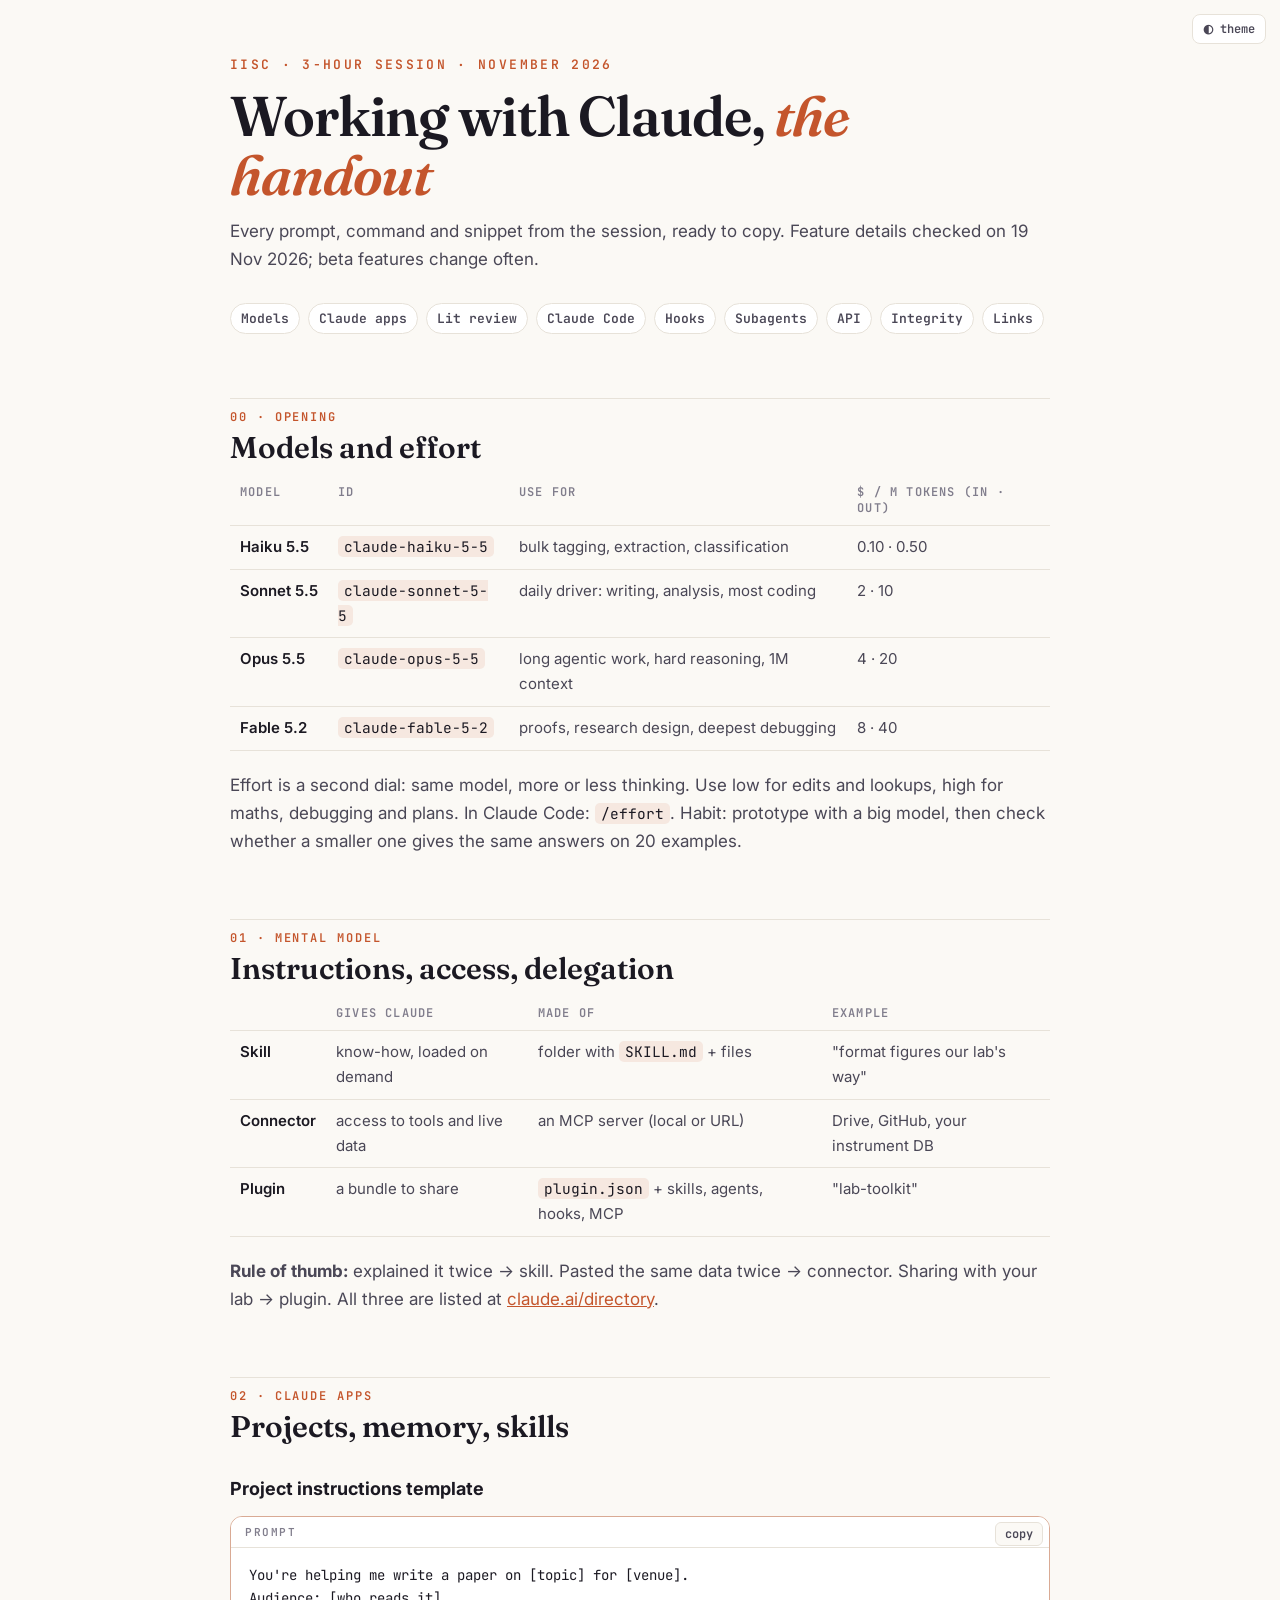
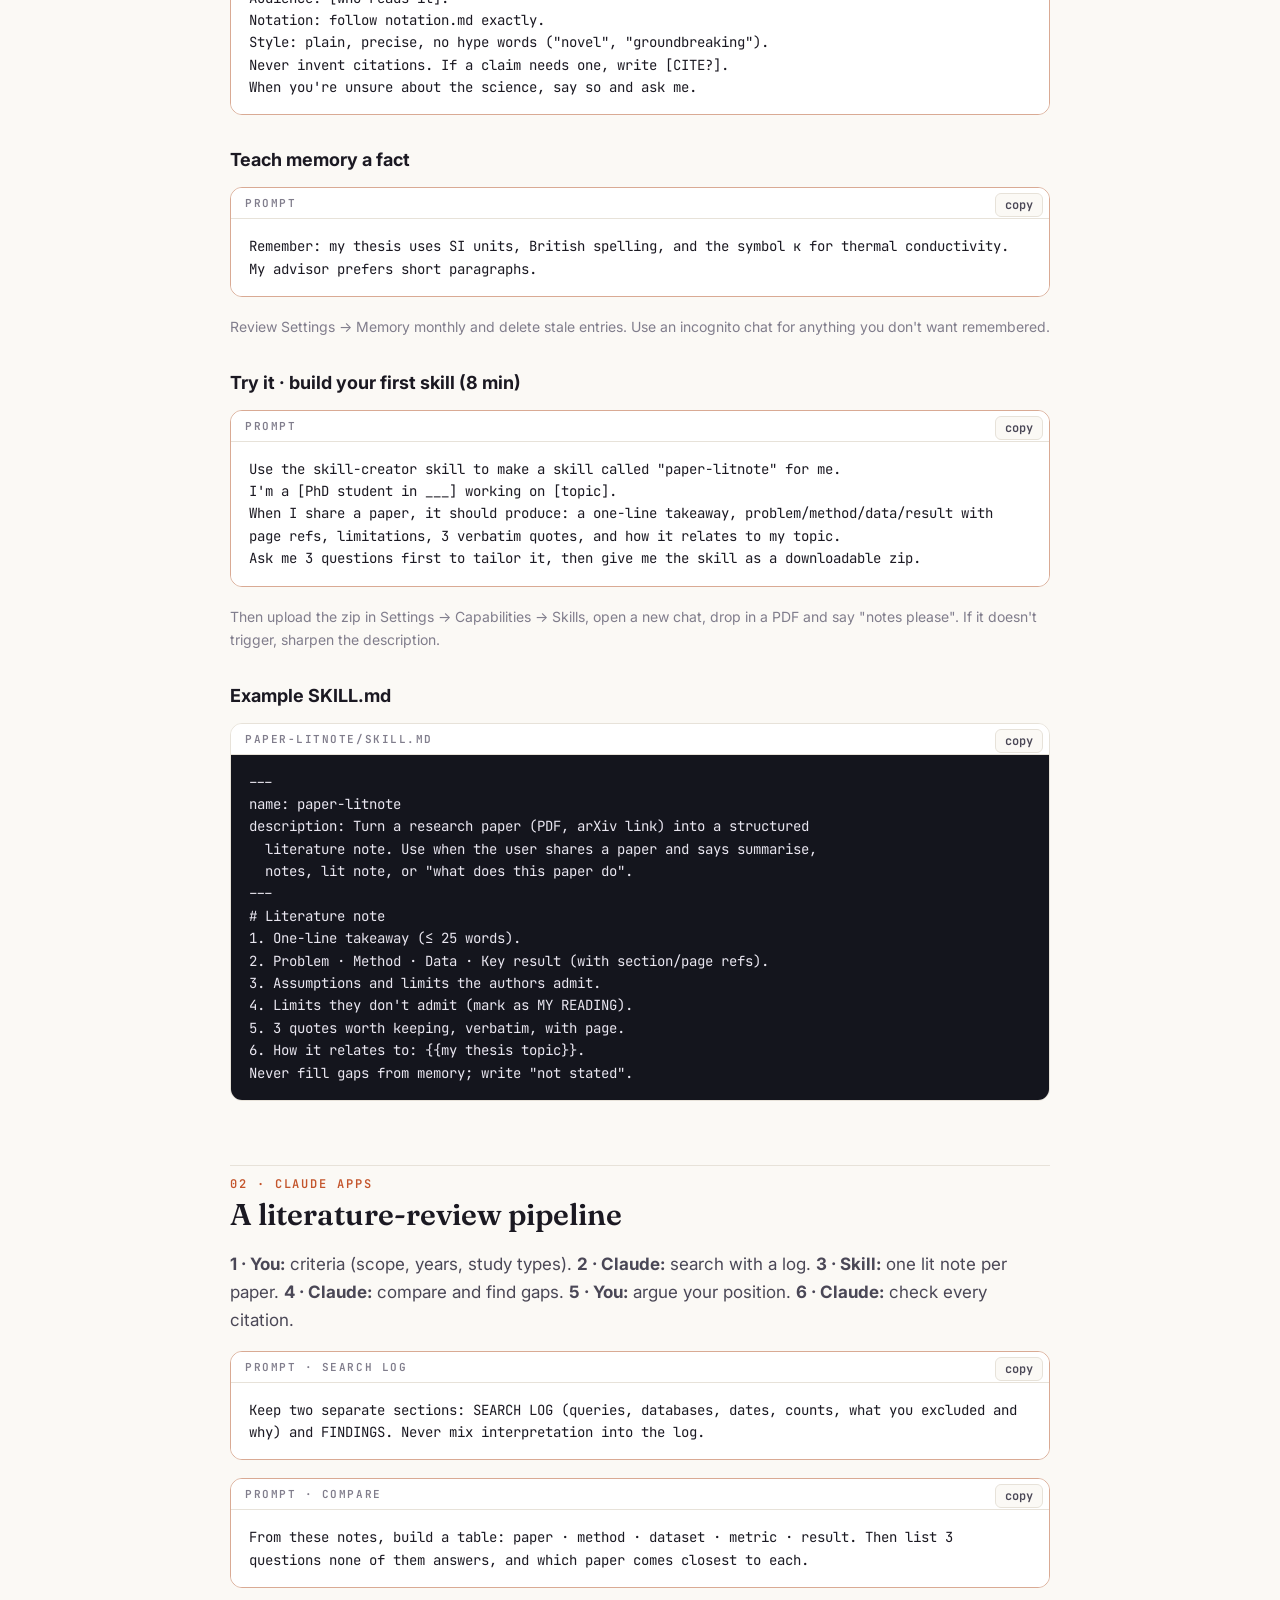
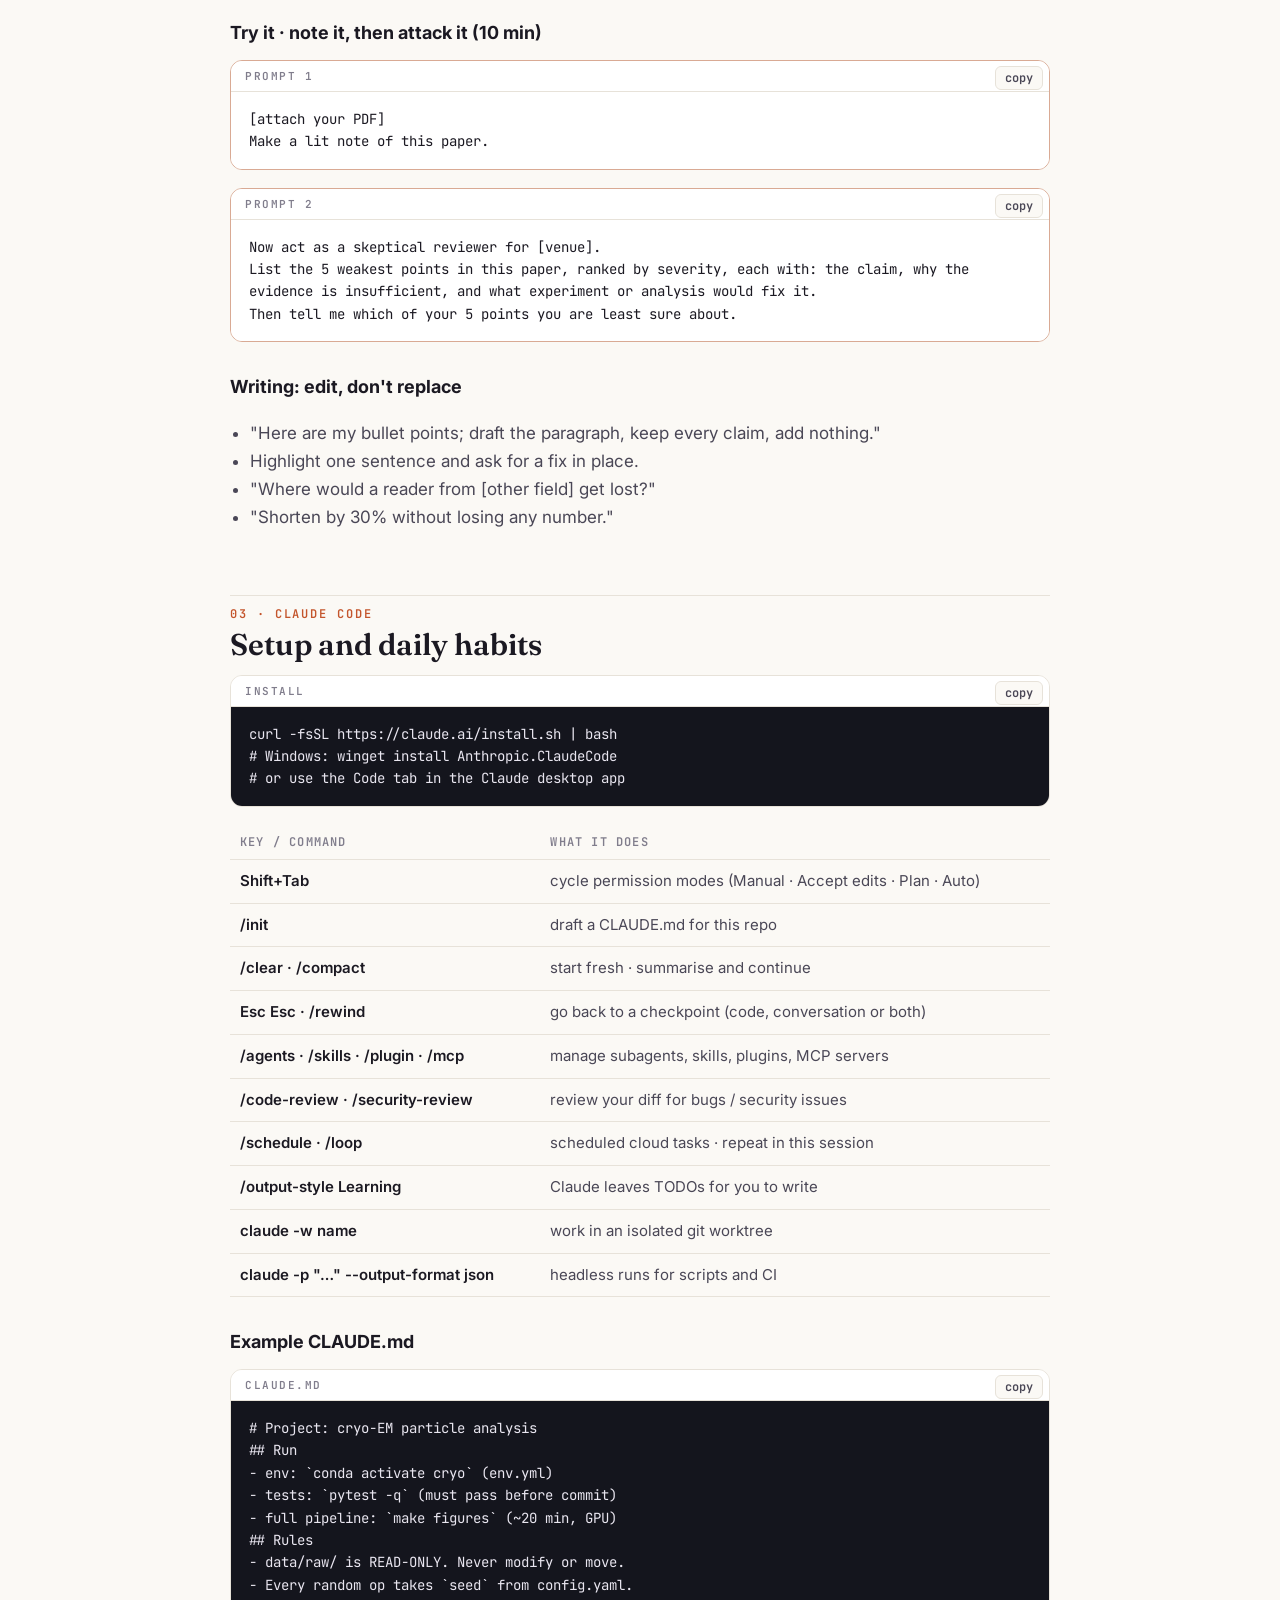
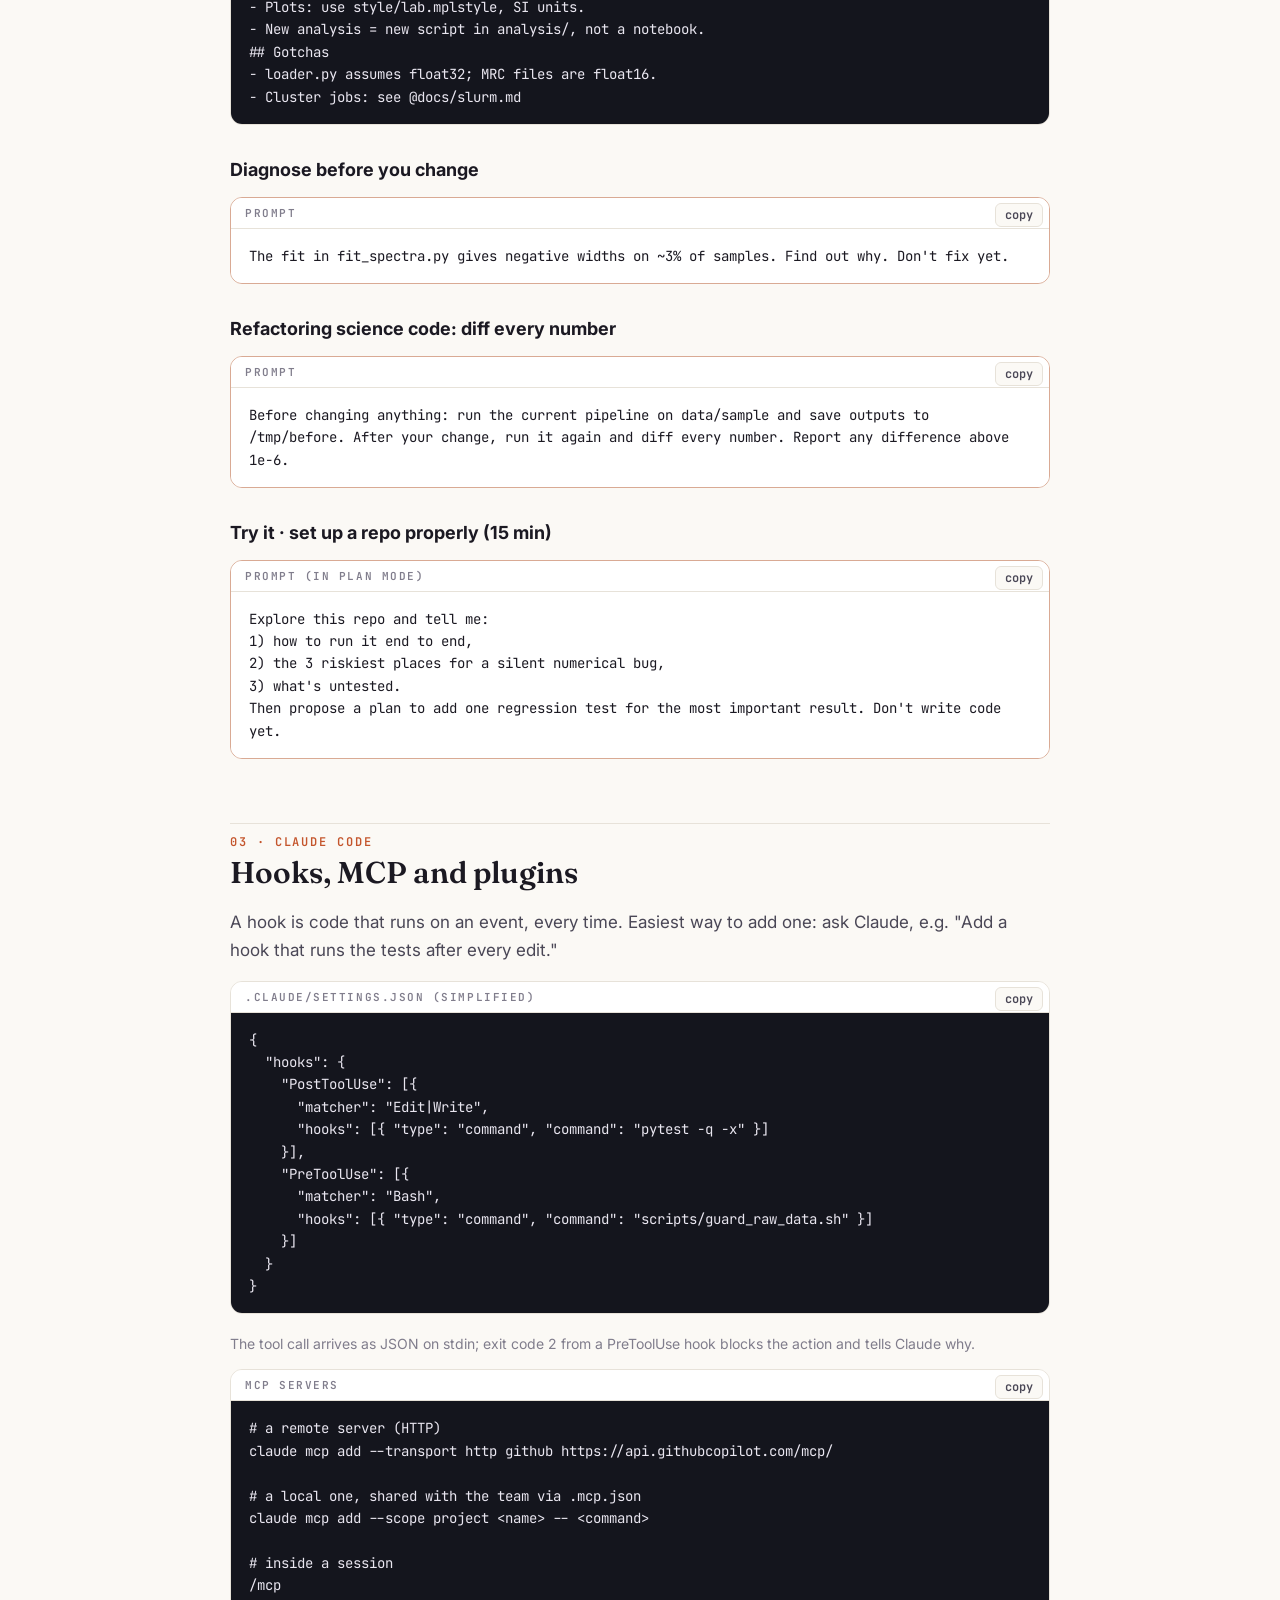
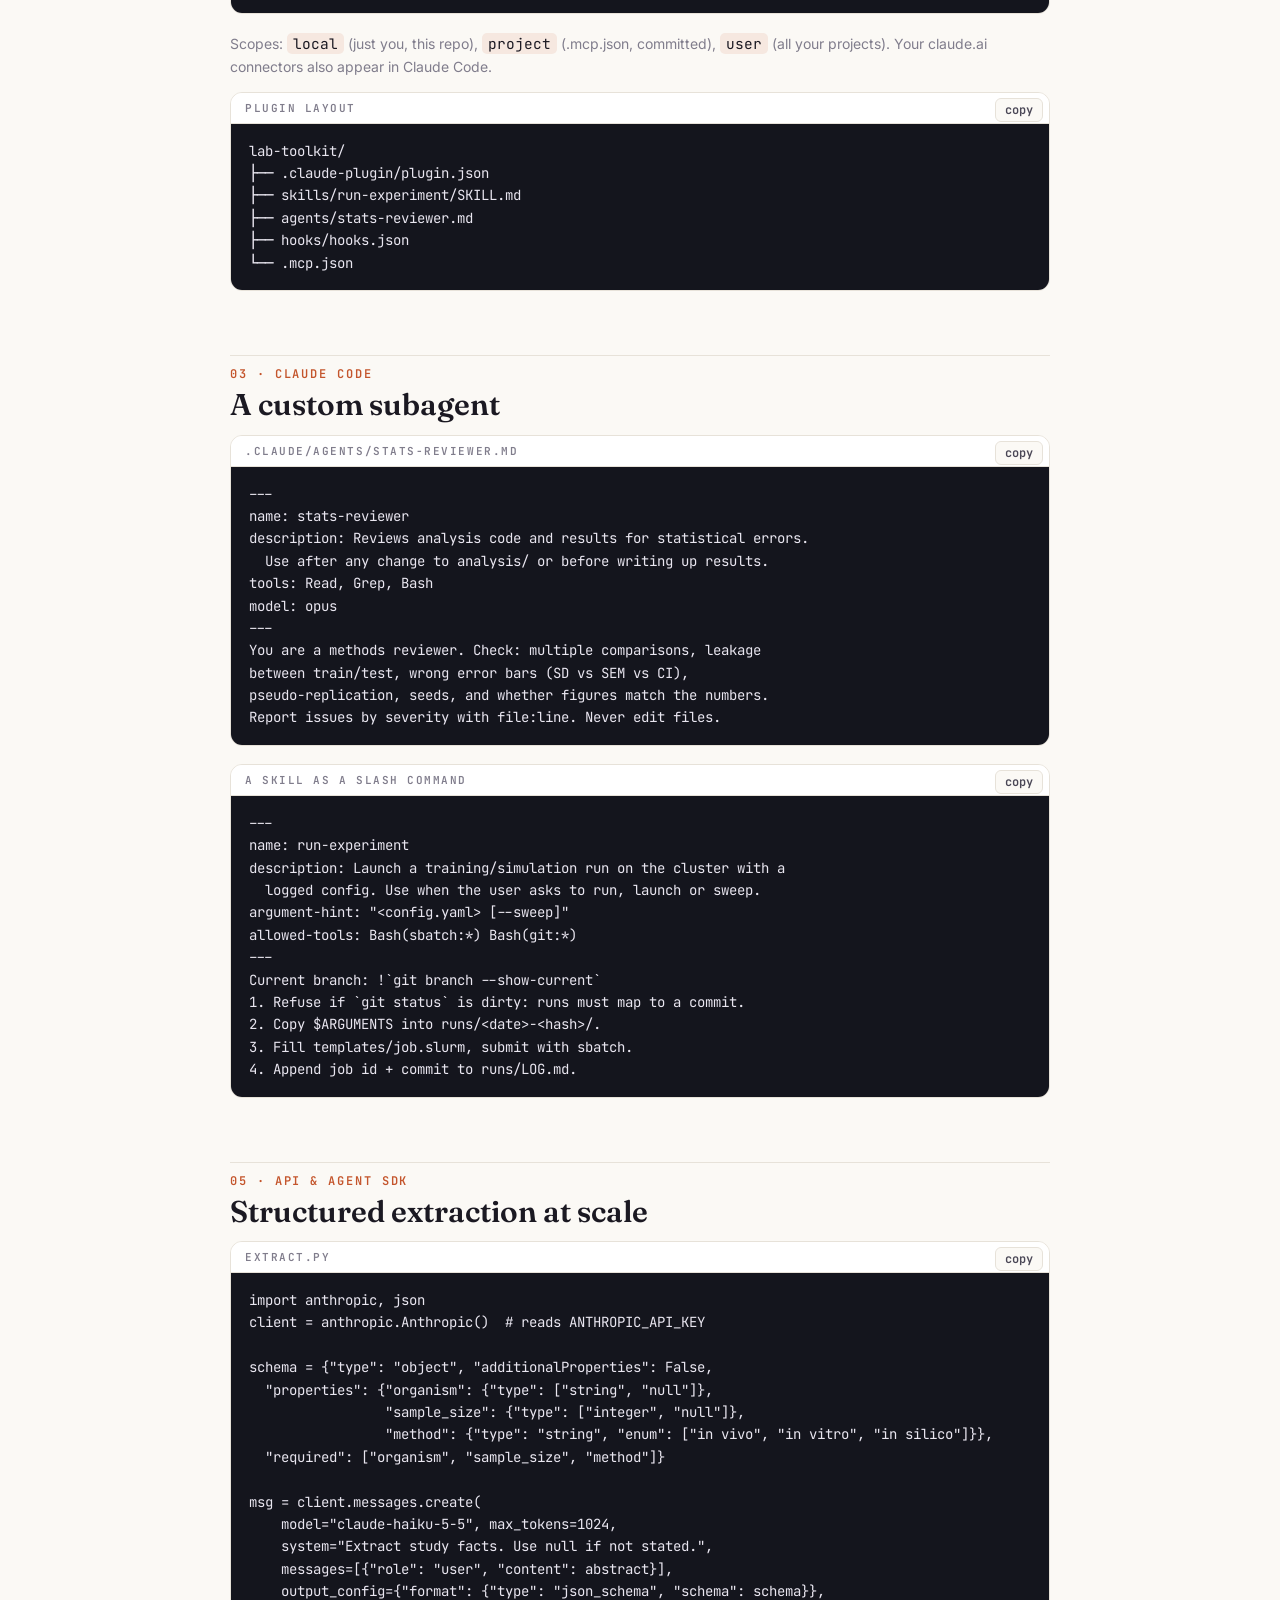
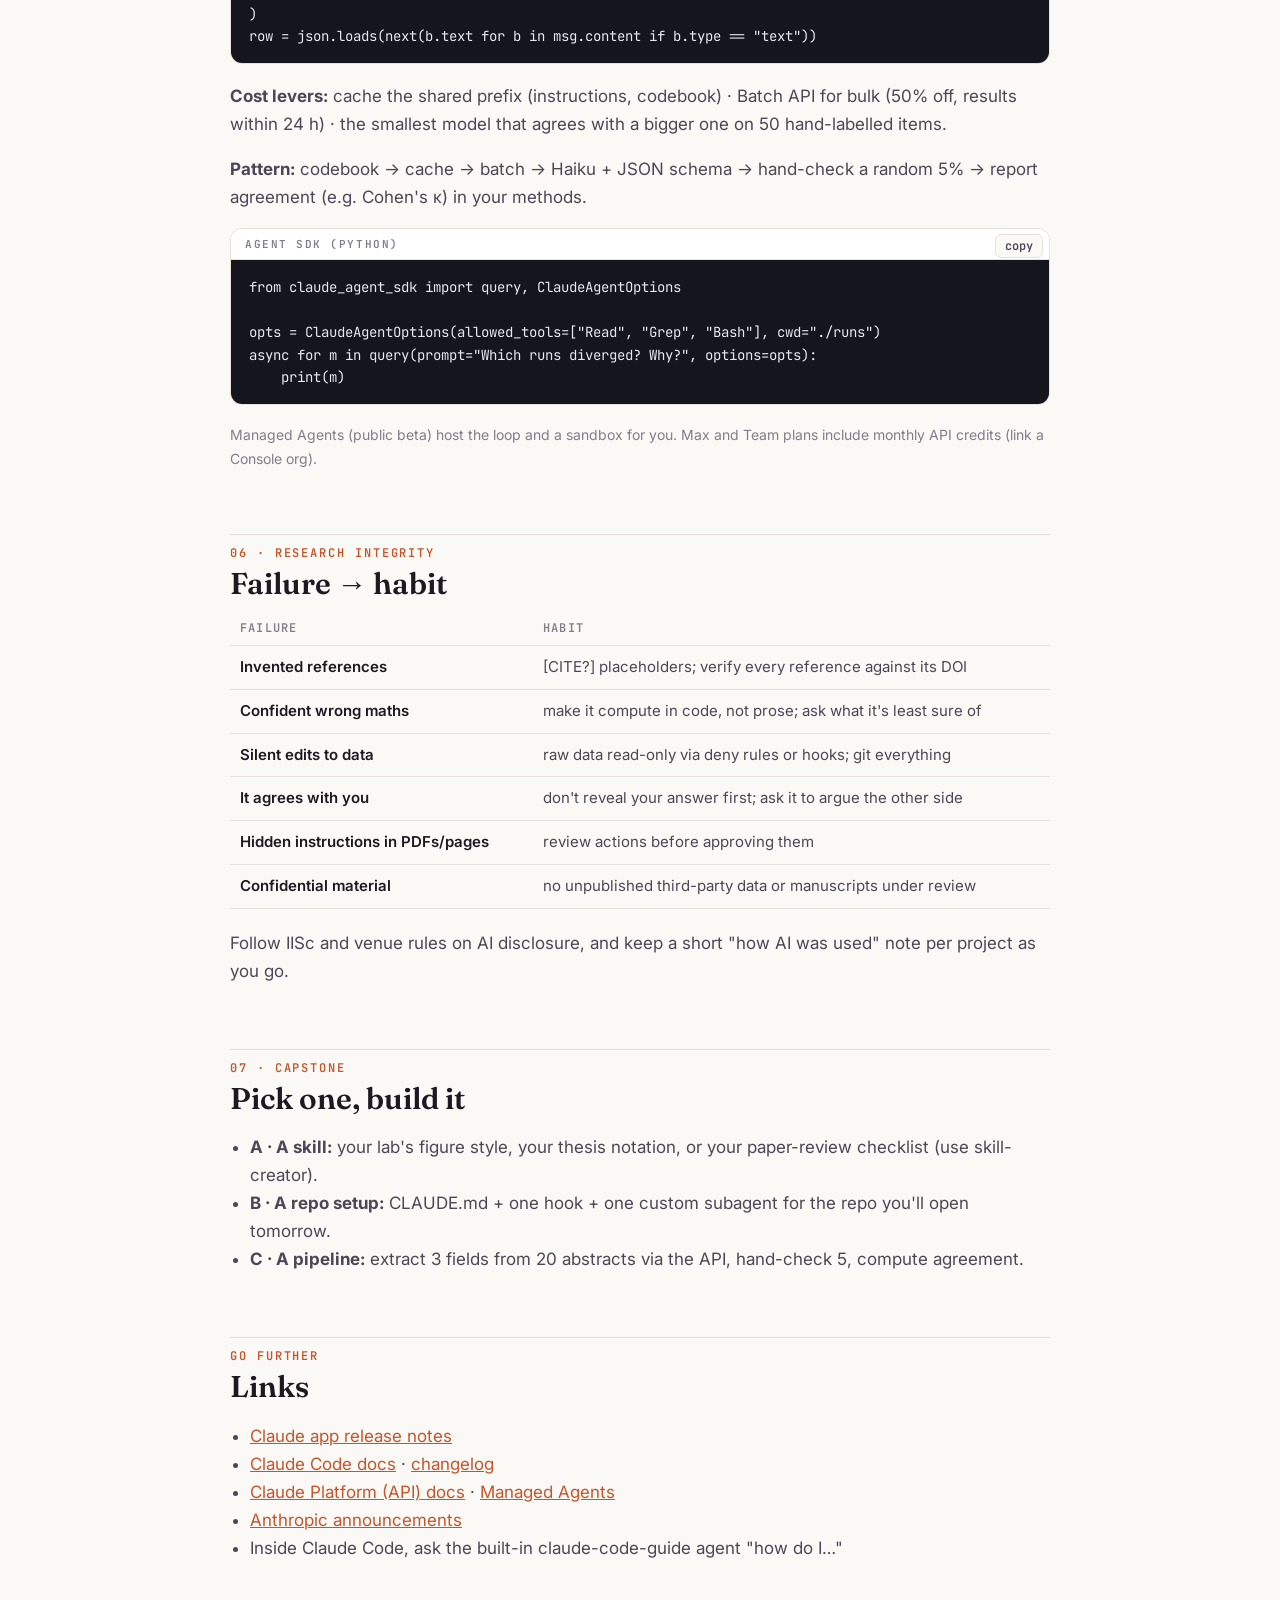
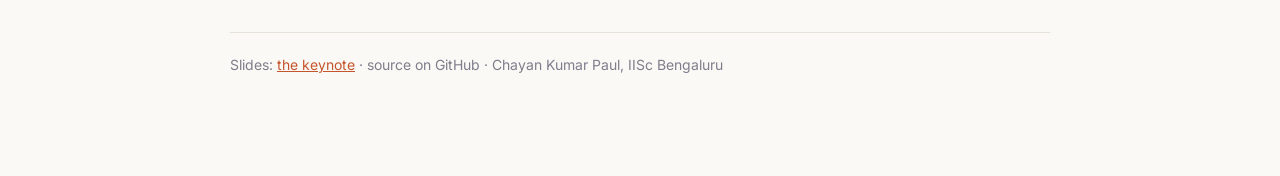
==== handout.html @ e5d79a1e "Rebuild the talk as a cinematic keynote with an attendee handout Replace the text-heavy slides with " ====
<!doctype html>
<html lang="en">
<head>
<meta charset="utf-8">
<meta name="viewport" content="width=device-width, initial-scale=1">
<title>Working With Claude · Handout</title>
<meta name="description" content="Every prompt, command and snippet from the 3-hour Claude session at IISc, November 2026.">
<link rel="preconnect" href="https://fonts.googleapis.com">
<link rel="preconnect" href="https://fonts.gstatic.com" crossorigin>
<link href="https://fonts.googleapis.com/css2?family=Fraunces:ital,opsz,wght@0,9..144,600;1,9..144,600&family=Inter:wght@400;500;600&family=JetBrains+Mono:wght@400;600&display=swap" rel="stylesheet">
<style>
  :root {
    --bg: #fbf9f5; --panel: #ffffff; --ink: #1b1922; --ink-2: #4a4756; --ink-3: #807d8c; --line: #e7e2d9;
    --accent: #c4552c; --code: #14151d; --code-ink: #e9e6f0; --ok: #1f9a4b;
  }
  @media (prefers-color-scheme: dark) {
    :root:not([data-theme="light"]) { --bg: #0b0c12; --panel: #13141d; --ink: #f2efe9; --ink-2: #c4c1cf; --ink-3: #8b8999; --line: #262736; --accent: #ff8a65; --ok: #4ade80; }
  }
  :root[data-theme="dark"] { --bg: #0b0c12; --panel: #13141d; --ink: #f2efe9; --ink-2: #c4c1cf; --ink-3: #8b8999; --line: #262736; --accent: #ff8a65; --ok: #4ade80; }
  * { box-sizing: border-box; }
  body { margin: 0; background: var(--bg); color: var(--ink); font: 17px/1.65 Inter, system-ui, sans-serif; -webkit-font-smoothing: antialiased; }
  .wrap { max-width: 860px; margin: 0 auto; padding: 56px 20px 100px; }
  header .k { font: 600 13px "JetBrains Mono", monospace; letter-spacing: .18em; text-transform: uppercase; color: var(--accent); }
  h1 { font: 600 clamp(36px, 7vw, 56px)/1.05 Fraunces, Georgia, serif; letter-spacing: -.02em; margin: 14px 0 12px; }
  h1 em { color: var(--accent); }
  header p { color: var(--ink-2); margin: 0; }
  nav { margin: 30px 0 10px; display: flex; flex-wrap: wrap; gap: 8px; }
  nav a { font: 600 13px "JetBrains Mono", monospace; color: var(--ink-2); text-decoration: none; padding: 6px 10px; border: 1px solid var(--line); border-radius: 999px; background: var(--panel); }
  nav a:hover { color: var(--accent); border-color: var(--accent); }
  h2 { font: 600 30px/1.15 Fraunces, Georgia, serif; margin: 64px 0 6px; padding-top: 10px; border-top: 1px solid var(--line); }
  h2 small { display: block; font: 600 12px "JetBrains Mono", monospace; letter-spacing: .16em; color: var(--accent); text-transform: uppercase; margin-bottom: 6px; }
  h3 { font-size: 18px; margin: 30px 0 8px; }
  p, li { color: var(--ink-2); }
  ul { padding-left: 20px; }
  a { color: var(--accent); }
  code { font: 14.5px "JetBrains Mono", monospace; background: color-mix(in srgb, var(--accent) 10%, transparent); padding: 1px 6px; border-radius: 5px; color: var(--ink); }
  .box { position: relative; margin: 12px 0 18px; border-radius: 12px; overflow: hidden; border: 1px solid var(--line); }
  .box .lab { font: 600 11px "JetBrains Mono", monospace; letter-spacing: .14em; text-transform: uppercase; padding: 8px 14px; background: var(--panel); color: var(--ink-3); border-bottom: 1px solid var(--line); }
  .box pre { margin: 0; padding: 16px 18px; background: var(--code); color: var(--code-ink); font: 14px/1.6 "JetBrains Mono", monospace; overflow-x: auto; white-space: pre-wrap; word-break: break-word; }
  .box.prompt pre { background: var(--panel); color: var(--ink); white-space: pre-wrap; }
  .box.prompt { border-color: color-mix(in srgb, var(--accent) 40%, var(--line)); }
  .copy { position: absolute; top: 5px; right: 6px; font: 600 12px "JetBrains Mono", monospace; border: 1px solid var(--line); background: var(--bg); color: var(--ink-2); border-radius: 6px; padding: 3px 9px; cursor: pointer; }
  .copy:hover { color: var(--accent); border-color: var(--accent); }
  table { width: 100%; border-collapse: collapse; font-size: 15px; margin: 10px 0 20px; }
  th, td { text-align: left; padding: 9px 10px; border-bottom: 1px solid var(--line); vertical-align: top; color: var(--ink-2); }
  th { font: 600 12px "JetBrains Mono", monospace; letter-spacing: .1em; text-transform: uppercase; color: var(--ink-3); }
  td:first-child { color: var(--ink); font-weight: 600; white-space: nowrap; }
  .note { font-size: 14px; color: var(--ink-3); }
  .theme { position: fixed; top: 14px; right: 14px; font: 600 12px "JetBrains Mono", monospace; border: 1px solid var(--line); background: var(--panel); color: var(--ink-2); border-radius: 8px; padding: 6px 10px; cursor: pointer; }
  footer { margin-top: 70px; padding-top: 20px; border-top: 1px solid var(--line); font-size: 14px; color: var(--ink-3); }
  @media (max-width: 600px) { body { font-size: 16px; } td:first-child { white-space: normal; } }
</style>
</head>
<body>
<button class="theme" id="theme">◐ theme</button>
<div class="wrap">
<header>
  <div class="k">IISc · 3-hour session · November 2026</div>
  <h1>Working with Claude, <em>the handout</em></h1>
  <p>Every prompt, command and snippet from the session, ready to copy. Feature details checked on 19 Nov 2026; beta features change often.</p>
  <nav>
    <a href="#models">Models</a><a href="#apps">Claude apps</a><a href="#litreview">Lit review</a><a href="#code">Claude Code</a>
    <a href="#hooks">Hooks</a><a href="#agents">Subagents</a><a href="#api">API</a><a href="#integrity">Integrity</a><a href="#links">Links</a>
  </nav>
</header>

<h2 id="models"><small>00 · Opening</small>Models and effort</h2>
<table>
  <tr><th>Model</th><th>ID</th><th>Use for</th><th>$ / M tokens (in · out)</th></tr>
  <tr><td>Haiku 5.5</td><td><code>claude-haiku-5-5</code></td><td>bulk tagging, extraction, classification</td><td>0.10 · 0.50</td></tr>
  <tr><td>Sonnet 5.5</td><td><code>claude-sonnet-5-5</code></td><td>daily driver: writing, analysis, most coding</td><td>2 · 10</td></tr>
  <tr><td>Opus 5.5</td><td><code>claude-opus-5-5</code></td><td>long agentic work, hard reasoning, 1M context</td><td>4 · 20</td></tr>
  <tr><td>Fable 5.2</td><td><code>claude-fable-5-2</code></td><td>proofs, research design, deepest debugging</td><td>8 · 40</td></tr>
</table>
<p>Effort is a second dial: same model, more or less thinking. Use low for edits and lookups, high for maths, debugging and plans. In Claude Code: <code>/effort</code>. Habit: prototype with a big model, then check whether a smaller one gives the same answers on 20 examples.</p>

<h2 id="mental"><small>01 · Mental model</small>Instructions, access, delegation</h2>
<table>
  <tr><th></th><th>Gives Claude</th><th>Made of</th><th>Example</th></tr>
  <tr><td>Skill</td><td>know-how, loaded on demand</td><td>folder with <code>SKILL.md</code> + files</td><td>"format figures our lab's way"</td></tr>
  <tr><td>Connector</td><td>access to tools and live data</td><td>an MCP server (local or URL)</td><td>Drive, GitHub, your instrument DB</td></tr>
  <tr><td>Plugin</td><td>a bundle to share</td><td><code>plugin.json</code> + skills, agents, hooks, MCP</td><td>"lab-toolkit"</td></tr>
</table>
<p><b>Rule of thumb:</b> explained it twice → skill. Pasted the same data twice → connector. Sharing with your lab → plugin. All three are listed at <a href="https://claude.ai/directory">claude.ai/directory</a>.</p>

<h2 id="apps"><small>02 · Claude apps</small>Projects, memory, skills</h2>
<h3>Project instructions template</h3>
<div class="box prompt"><div class="lab">Prompt</div><pre>You're helping me write a paper on [topic] for [venue].
Audience: [who reads it].
Notation: follow notation.md exactly.
Style: plain, precise, no hype words ("novel", "groundbreaking").
Never invent citations. If a claim needs one, write [CITE?].
When you're unsure about the science, say so and ask me.</pre></div>
<h3>Teach memory a fact</h3>
<div class="box prompt"><div class="lab">Prompt</div><pre>Remember: my thesis uses SI units, British spelling, and the symbol κ for thermal conductivity. My advisor prefers short paragraphs.</pre></div>
<p class="note">Review Settings → Memory monthly and delete stale entries. Use an incognito chat for anything you don't want remembered.</p>
<h3>Try it · build your first skill (8 min)</h3>
<div class="box prompt"><div class="lab">Prompt</div><pre>Use the skill-creator skill to make a skill called "paper-litnote" for me.
I'm a [PhD student in ___] working on [topic].
When I share a paper, it should produce: a one-line takeaway, problem/method/data/result with page refs, limitations, 3 verbatim quotes, and how it relates to my topic.
Ask me 3 questions first to tailor it, then give me the skill as a downloadable zip.</pre></div>
<p class="note">Then upload the zip in Settings → Capabilities → Skills, open a new chat, drop in a PDF and say "notes please". If it doesn't trigger, sharpen the description.</p>
<h3>Example SKILL.md</h3>
<div class="box"><div class="lab">paper-litnote/SKILL.md</div><pre>---
name: paper-litnote
description: Turn a research paper (PDF, arXiv link) into a structured
  literature note. Use when the user shares a paper and says summarise,
  notes, lit note, or "what does this paper do".
---
# Literature note
1. One-line takeaway (≤ 25 words).
2. Problem · Method · Data · Key result (with section/page refs).
3. Assumptions and limits the authors admit.
4. Limits they don't admit (mark as MY READING).
5. 3 quotes worth keeping, verbatim, with page.
6. How it relates to: {{my thesis topic}}.
Never fill gaps from memory; write "not stated".</pre></div>

<h2 id="litreview"><small>02 · Claude apps</small>A literature-review pipeline</h2>
<p><b>1 · You:</b> criteria (scope, years, study types). <b>2 · Claude:</b> search with a log. <b>3 · Skill:</b> one lit note per paper. <b>4 · Claude:</b> compare and find gaps. <b>5 · You:</b> argue your position. <b>6 · Claude:</b> check every citation.</p>
<div class="box prompt"><div class="lab">Prompt · search log</div><pre>Keep two separate sections: SEARCH LOG (queries, databases, dates, counts, what you excluded and why) and FINDINGS. Never mix interpretation into the log.</pre></div>
<div class="box prompt"><div class="lab">Prompt · compare</div><pre>From these notes, build a table: paper · method · dataset · metric · result. Then list 3 questions none of them answers, and which paper comes closest to each.</pre></div>
<h3>Try it · note it, then attack it (10 min)</h3>
<div class="box prompt"><div class="lab">Prompt 1</div><pre>[attach your PDF]
Make a lit note of this paper.</pre></div>
<div class="box prompt"><div class="lab">Prompt 2</div><pre>Now act as a skeptical reviewer for [venue].
List the 5 weakest points in this paper, ranked by severity, each with: the claim, why the evidence is insufficient, and what experiment or analysis would fix it.
Then tell me which of your 5 points you are least sure about.</pre></div>
<h3>Writing: edit, don't replace</h3>
<ul>
  <li>"Here are my bullet points; draft the paragraph, keep every claim, add nothing."</li>
  <li>Highlight one sentence and ask for a fix in place.</li>
  <li>"Where would a reader from [other field] get lost?"</li>
  <li>"Shorten by 30% without losing any number."</li>
</ul>

<h2 id="code"><small>03 · Claude Code</small>Setup and daily habits</h2>
<div class="box"><div class="lab">Install</div><pre>curl -fsSL https://claude.ai/install.sh | bash
# Windows: winget install Anthropic.ClaudeCode
# or use the Code tab in the Claude desktop app</pre></div>
<table>
  <tr><th>Key / command</th><th>What it does</th></tr>
  <tr><td>Shift+Tab</td><td>cycle permission modes (Manual · Accept edits · Plan · Auto)</td></tr>
  <tr><td>/init</td><td>draft a CLAUDE.md for this repo</td></tr>
  <tr><td>/clear · /compact</td><td>start fresh · summarise and continue</td></tr>
  <tr><td>Esc Esc · /rewind</td><td>go back to a checkpoint (code, conversation or both)</td></tr>
  <tr><td>/agents · /skills · /plugin · /mcp</td><td>manage subagents, skills, plugins, MCP servers</td></tr>
  <tr><td>/code-review · /security-review</td><td>review your diff for bugs / security issues</td></tr>
  <tr><td>/schedule · /loop</td><td>scheduled cloud tasks · repeat in this session</td></tr>
  <tr><td>/output-style Learning</td><td>Claude leaves TODOs for you to write</td></tr>
  <tr><td>claude -w name</td><td>work in an isolated git worktree</td></tr>
  <tr><td>claude -p "…" --output-format json</td><td>headless runs for scripts and CI</td></tr>
</table>
<h3>Example CLAUDE.md</h3>
<div class="box"><div class="lab">CLAUDE.md</div><pre># Project: cryo-EM particle analysis
## Run
- env: `conda activate cryo` (env.yml)
- tests: `pytest -q` (must pass before commit)
- full pipeline: `make figures` (~20 min, GPU)
## Rules
- data/raw/ is READ-ONLY. Never modify or move.
- Every random op takes `seed` from config.yaml.
- Plots: use style/lab.mplstyle, SI units.
- New analysis = new script in analysis/, not a notebook.
## Gotchas
- loader.py assumes float32; MRC files are float16.
- Cluster jobs: see @docs/slurm.md</pre></div>
<h3>Diagnose before you change</h3>
<div class="box prompt"><div class="lab">Prompt</div><pre>The fit in fit_spectra.py gives negative widths on ~3% of samples. Find out why. Don't fix yet.</pre></div>
<h3>Refactoring science code: diff every number</h3>
<div class="box prompt"><div class="lab">Prompt</div><pre>Before changing anything: run the current pipeline on data/sample and save outputs to /tmp/before. After your change, run it again and diff every number. Report any difference above 1e-6.</pre></div>
<h3>Try it · set up a repo properly (15 min)</h3>
<div class="box prompt"><div class="lab">Prompt (in plan mode)</div><pre>Explore this repo and tell me:
1) how to run it end to end,
2) the 3 riskiest places for a silent numerical bug,
3) what's untested.
Then propose a plan to add one regression test for the most important result. Don't write code yet.</pre></div>

<h2 id="hooks"><small>03 · Claude Code</small>Hooks, MCP and plugins</h2>
<p>A hook is code that runs on an event, every time. Easiest way to add one: ask Claude, e.g. "Add a hook that runs the tests after every edit."</p>
<div class="box"><div class="lab">.claude/settings.json (simplified)</div><pre>{
  "hooks": {
    "PostToolUse": [{
      "matcher": "Edit|Write",
      "hooks": [{ "type": "command", "command": "pytest -q -x" }]
    }],
    "PreToolUse": [{
      "matcher": "Bash",
      "hooks": [{ "type": "command", "command": "scripts/guard_raw_data.sh" }]
    }]
  }
}</pre></div>
<p class="note">The tool call arrives as JSON on stdin; exit code 2 from a PreToolUse hook blocks the action and tells Claude why.</p>
<div class="box"><div class="lab">MCP servers</div><pre># a remote server (HTTP)
claude mcp add --transport http github https://api.githubcopilot.com/mcp/

# a local one, shared with the team via .mcp.json
claude mcp add --scope project &lt;name&gt; -- &lt;command&gt;

# inside a session
/mcp</pre></div>
<p class="note">Scopes: <code>local</code> (just you, this repo), <code>project</code> (.mcp.json, committed), <code>user</code> (all your projects). Your claude.ai connectors also appear in Claude Code.</p>
<div class="box"><div class="lab">Plugin layout</div><pre>lab-toolkit/
├── .claude-plugin/plugin.json
├── skills/run-experiment/SKILL.md
├── agents/stats-reviewer.md
├── hooks/hooks.json
└── .mcp.json</pre></div>

<h2 id="agents"><small>03 · Claude Code</small>A custom subagent</h2>
<div class="box"><div class="lab">.claude/agents/stats-reviewer.md</div><pre>---
name: stats-reviewer
description: Reviews analysis code and results for statistical errors.
  Use after any change to analysis/ or before writing up results.
tools: Read, Grep, Bash
model: opus
---
You are a methods reviewer. Check: multiple comparisons, leakage
between train/test, wrong error bars (SD vs SEM vs CI),
pseudo-replication, seeds, and whether figures match the numbers.
Report issues by severity with file:line. Never edit files.</pre></div>
<div class="box"><div class="lab">A skill as a slash command</div><pre>---
name: run-experiment
description: Launch a training/simulation run on the cluster with a
  logged config. Use when the user asks to run, launch or sweep.
argument-hint: "&lt;config.yaml&gt; [--sweep]"
allowed-tools: Bash(sbatch:*) Bash(git:*)
---
Current branch: !`git branch --show-current`
1. Refuse if `git status` is dirty: runs must map to a commit.
2. Copy $ARGUMENTS into runs/&lt;date&gt;-&lt;hash&gt;/.
3. Fill templates/job.slurm, submit with sbatch.
4. Append job id + commit to runs/LOG.md.</pre></div>

<h2 id="api"><small>05 · API &amp; Agent SDK</small>Structured extraction at scale</h2>
<div class="box"><div class="lab">extract.py</div><pre>import anthropic, json
client = anthropic.Anthropic()  # reads ANTHROPIC_API_KEY

schema = {"type": "object", "additionalProperties": False,
  "properties": {"organism": {"type": ["string", "null"]},
                 "sample_size": {"type": ["integer", "null"]},
                 "method": {"type": "string", "enum": ["in vivo", "in vitro", "in silico"]}},
  "required": ["organism", "sample_size", "method"]}

msg = client.messages.create(
    model="claude-haiku-5-5", max_tokens=1024,
    system="Extract study facts. Use null if not stated.",
    messages=[{"role": "user", "content": abstract}],
    output_config={"format": {"type": "json_schema", "schema": schema}},
)
row = json.loads(next(b.text for b in msg.content if b.type == "text"))</pre></div>
<p><b>Cost levers:</b> cache the shared prefix (instructions, codebook) · Batch API for bulk (50% off, results within 24 h) · the smallest model that agrees with a bigger one on 50 hand-labelled items.</p>
<p><b>Pattern:</b> codebook → cache → batch → Haiku + JSON schema → hand-check a random 5% → report agreement (e.g. Cohen's κ) in your methods.</p>
<div class="box"><div class="lab">Agent SDK (Python)</div><pre>from claude_agent_sdk import query, ClaudeAgentOptions

opts = ClaudeAgentOptions(allowed_tools=["Read", "Grep", "Bash"], cwd="./runs")
async for m in query(prompt="Which runs diverged? Why?", options=opts):
    print(m)</pre></div>
<p class="note">Managed Agents (public beta) host the loop and a sandbox for you. Max and Team plans include monthly API credits (link a Console org).</p>

<h2 id="integrity"><small>06 · Research integrity</small>Failure → habit</h2>
<table>
  <tr><th>Failure</th><th>Habit</th></tr>
  <tr><td>Invented references</td><td>[CITE?] placeholders; verify every reference against its DOI</td></tr>
  <tr><td>Confident wrong maths</td><td>make it compute in code, not prose; ask what it's least sure of</td></tr>
  <tr><td>Silent edits to data</td><td>raw data read-only via deny rules or hooks; git everything</td></tr>
  <tr><td>It agrees with you</td><td>don't reveal your answer first; ask it to argue the other side</td></tr>
  <tr><td>Hidden instructions in PDFs/pages</td><td>review actions before approving them</td></tr>
  <tr><td>Confidential material</td><td>no unpublished third-party data or manuscripts under review</td></tr>
</table>
<p>Follow IISc and venue rules on AI disclosure, and keep a short "how AI was used" note per project as you go.</p>

<h2 id="capstone"><small>07 · Capstone</small>Pick one, build it</h2>
<ul>
  <li><b>A · A skill:</b> your lab's figure style, your thesis notation, or your paper-review checklist (use skill-creator).</li>
  <li><b>B · A repo setup:</b> CLAUDE.md + one hook + one custom subagent for the repo you'll open tomorrow.</li>
  <li><b>C · A pipeline:</b> extract 3 fields from 20 abstracts via the API, hand-check 5, compute agreement.</li>
</ul>

<h2 id="links"><small>Go further</small>Links</h2>
<ul>
  <li><a href="https://support.claude.com/en/articles/12138966-release-notes">Claude app release notes</a></li>
  <li><a href="https://code.claude.com/docs/en/overview">Claude Code docs</a> · <a href="https://code.claude.com/docs/en/changelog">changelog</a></li>
  <li><a href="https://platform.claude.com/docs/en/release-notes/overview">Claude Platform (API) docs</a> · <a href="https://platform.claude.com/docs/en/managed-agents/overview">Managed Agents</a></li>
  <li><a href="https://www.anthropic.com/news/announcements">Anthropic announcements</a></li>
  <li>Inside Claude Code, ask the built-in claude-code-guide agent "how do I…"</li>
</ul>
<footer>Slides: <a href="index.html">the keynote</a> · source on GitHub · Chayan Kumar Paul, IISc Bengaluru</footer>
</div>
<script>
  document.querySelectorAll('.box').forEach(b => {
    const btn = document.createElement('button'); btn.className = 'copy'; btn.textContent = 'copy';
    btn.onclick = () => navigator.clipboard?.writeText(b.querySelector('pre').textContent).then(() => { btn.textContent = 'copied'; setTimeout(() => btn.textContent = 'copy', 1200); });
    b.appendChild(btn);
  });
  const root = document.documentElement;
  try { const t = localStorage.getItem('handout-theme'); if (t) root.dataset.theme = t; } catch (_) {}
  document.getElementById('theme').onclick = () => {
    const dark = root.dataset.theme ? root.dataset.theme === 'dark' : matchMedia('(prefers-color-scheme: dark)').matches;
    root.dataset.theme = dark ? 'light' : 'dark';
    try { localStorage.setItem('handout-theme', root.dataset.theme); } catch (_) {}
  };
</script>
</body>
</html>
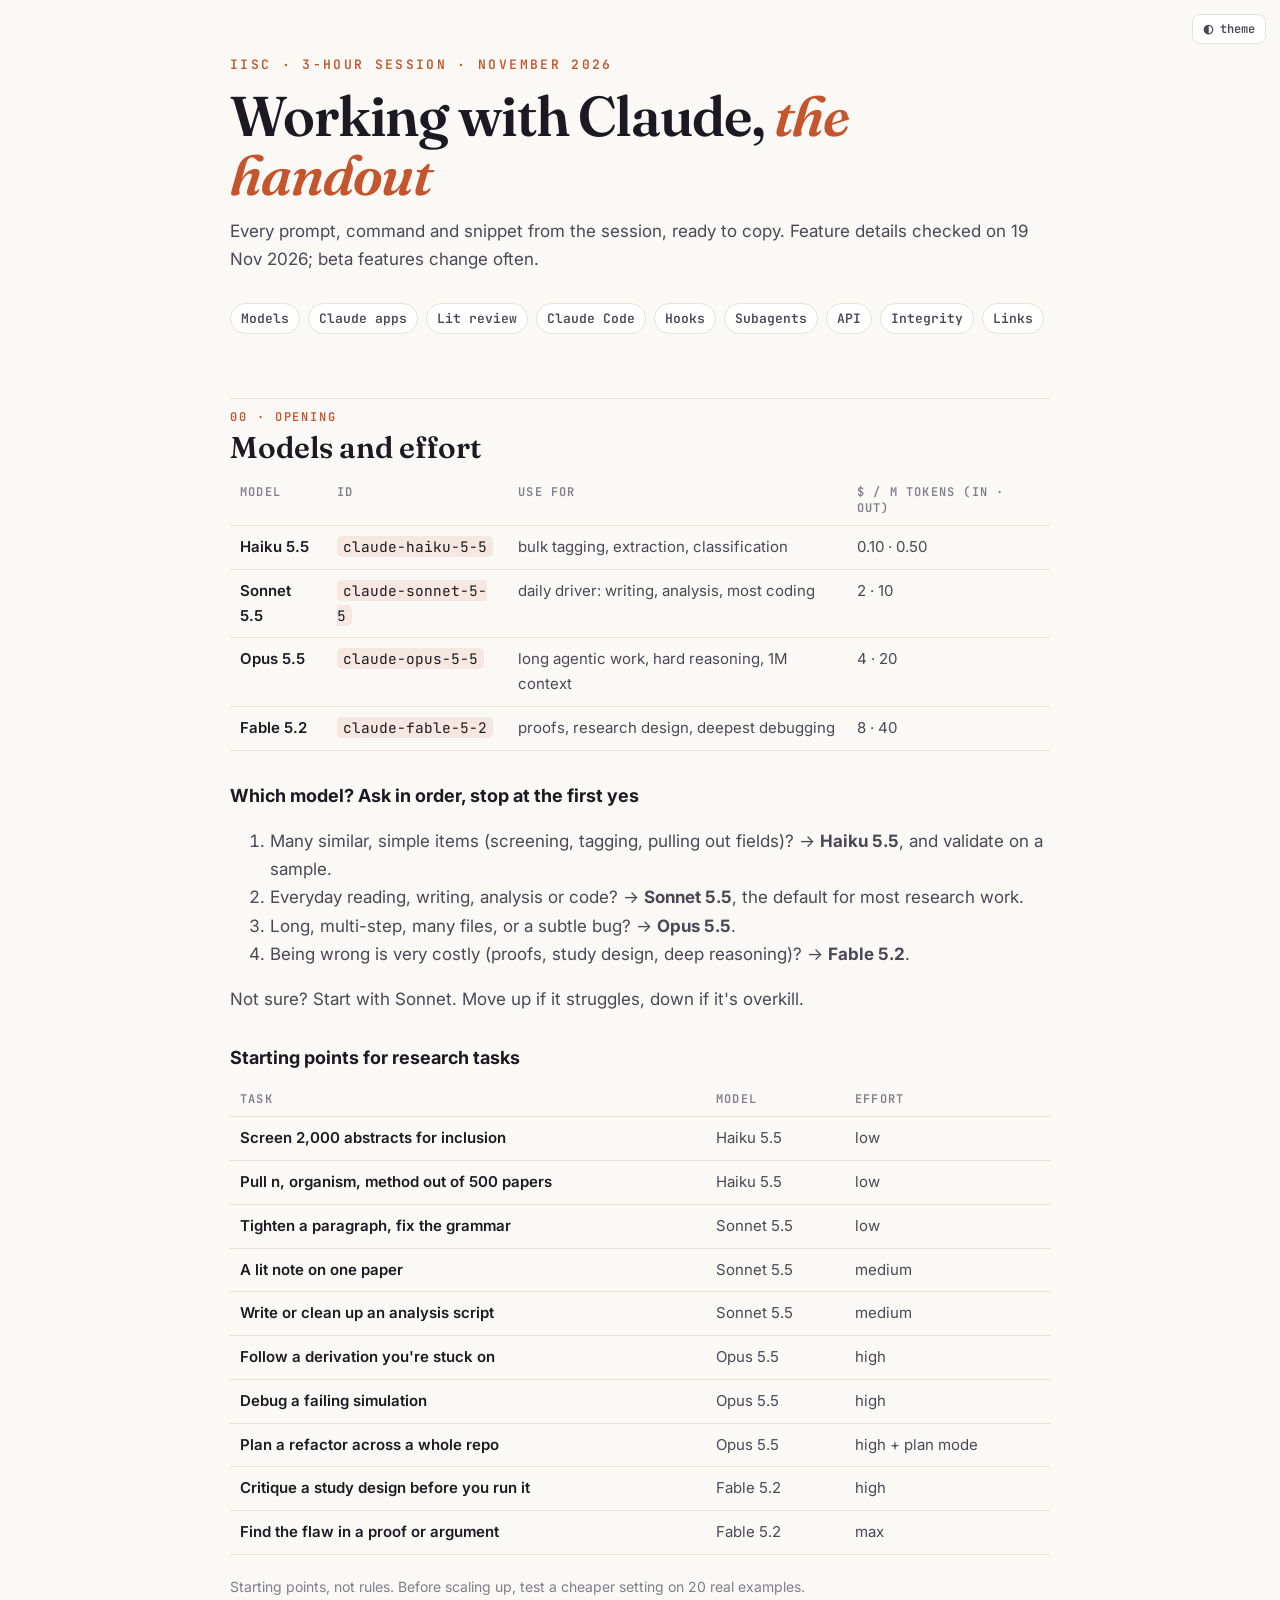
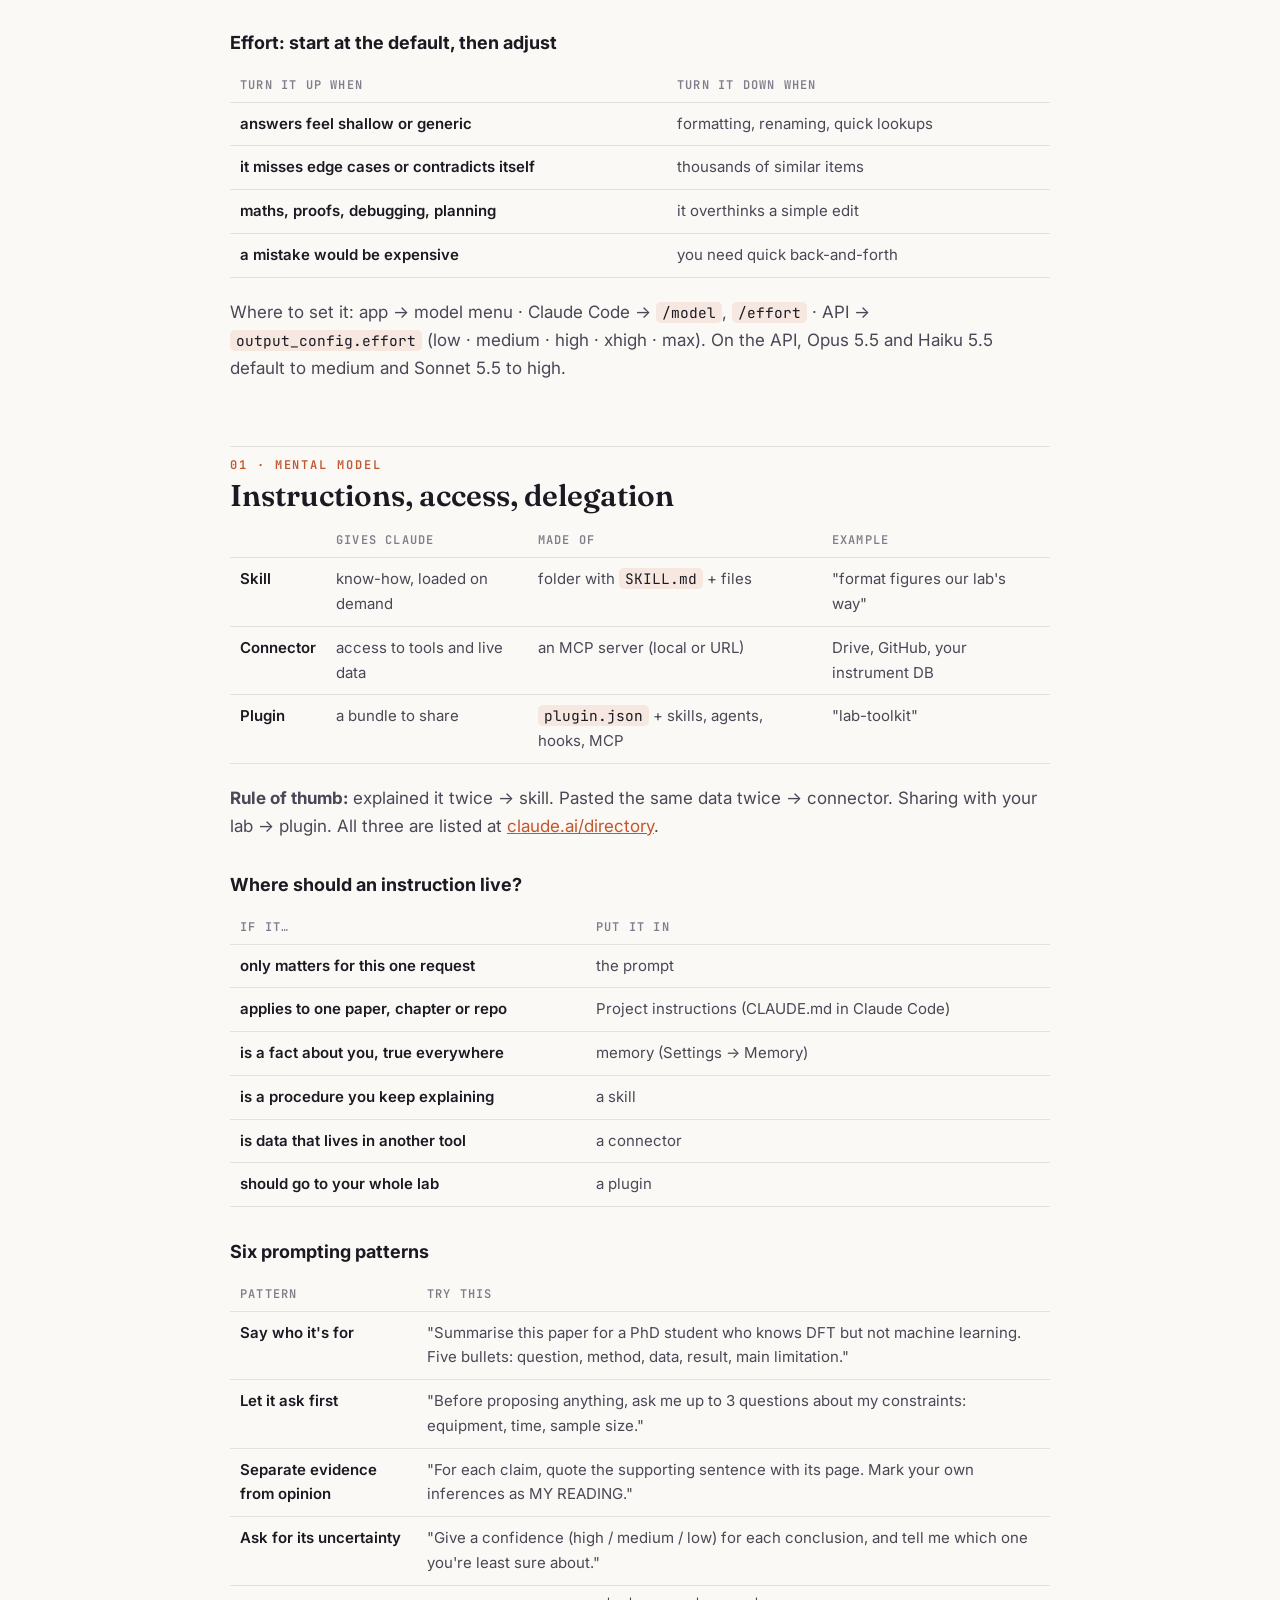
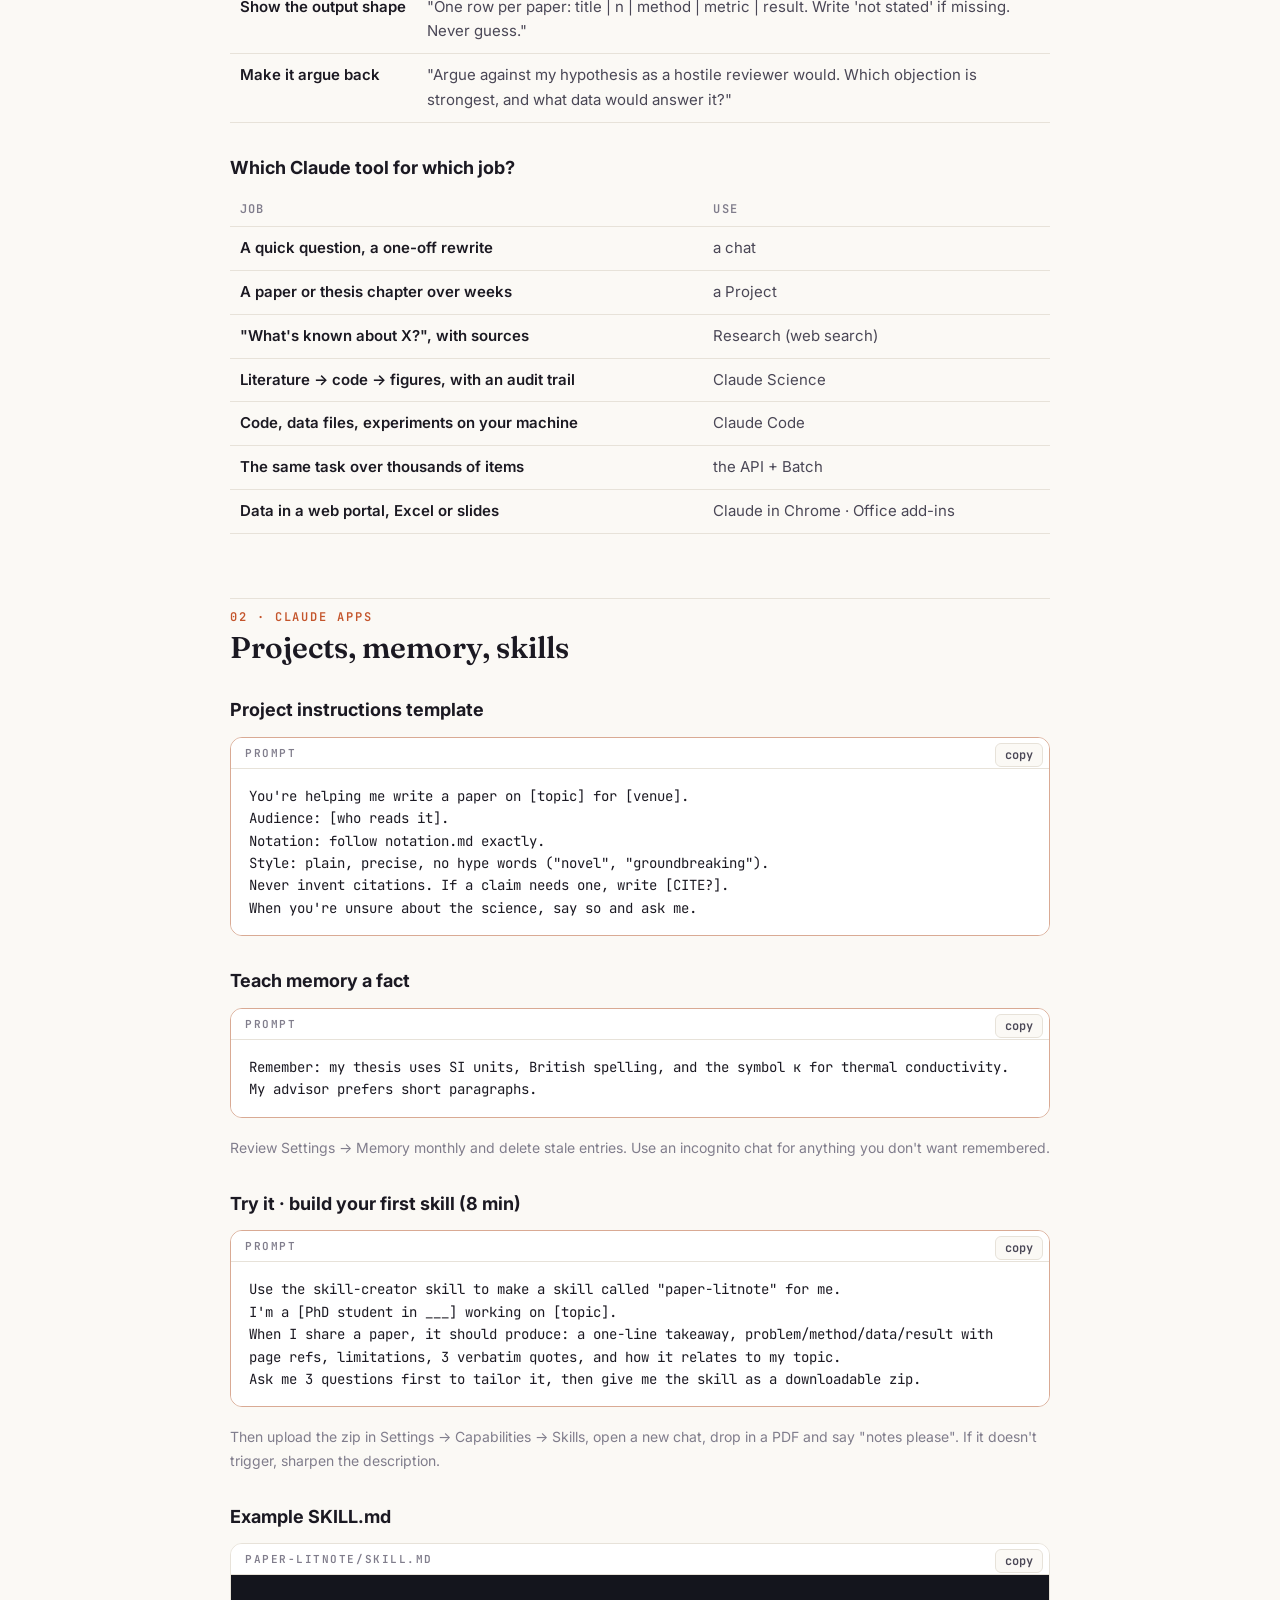
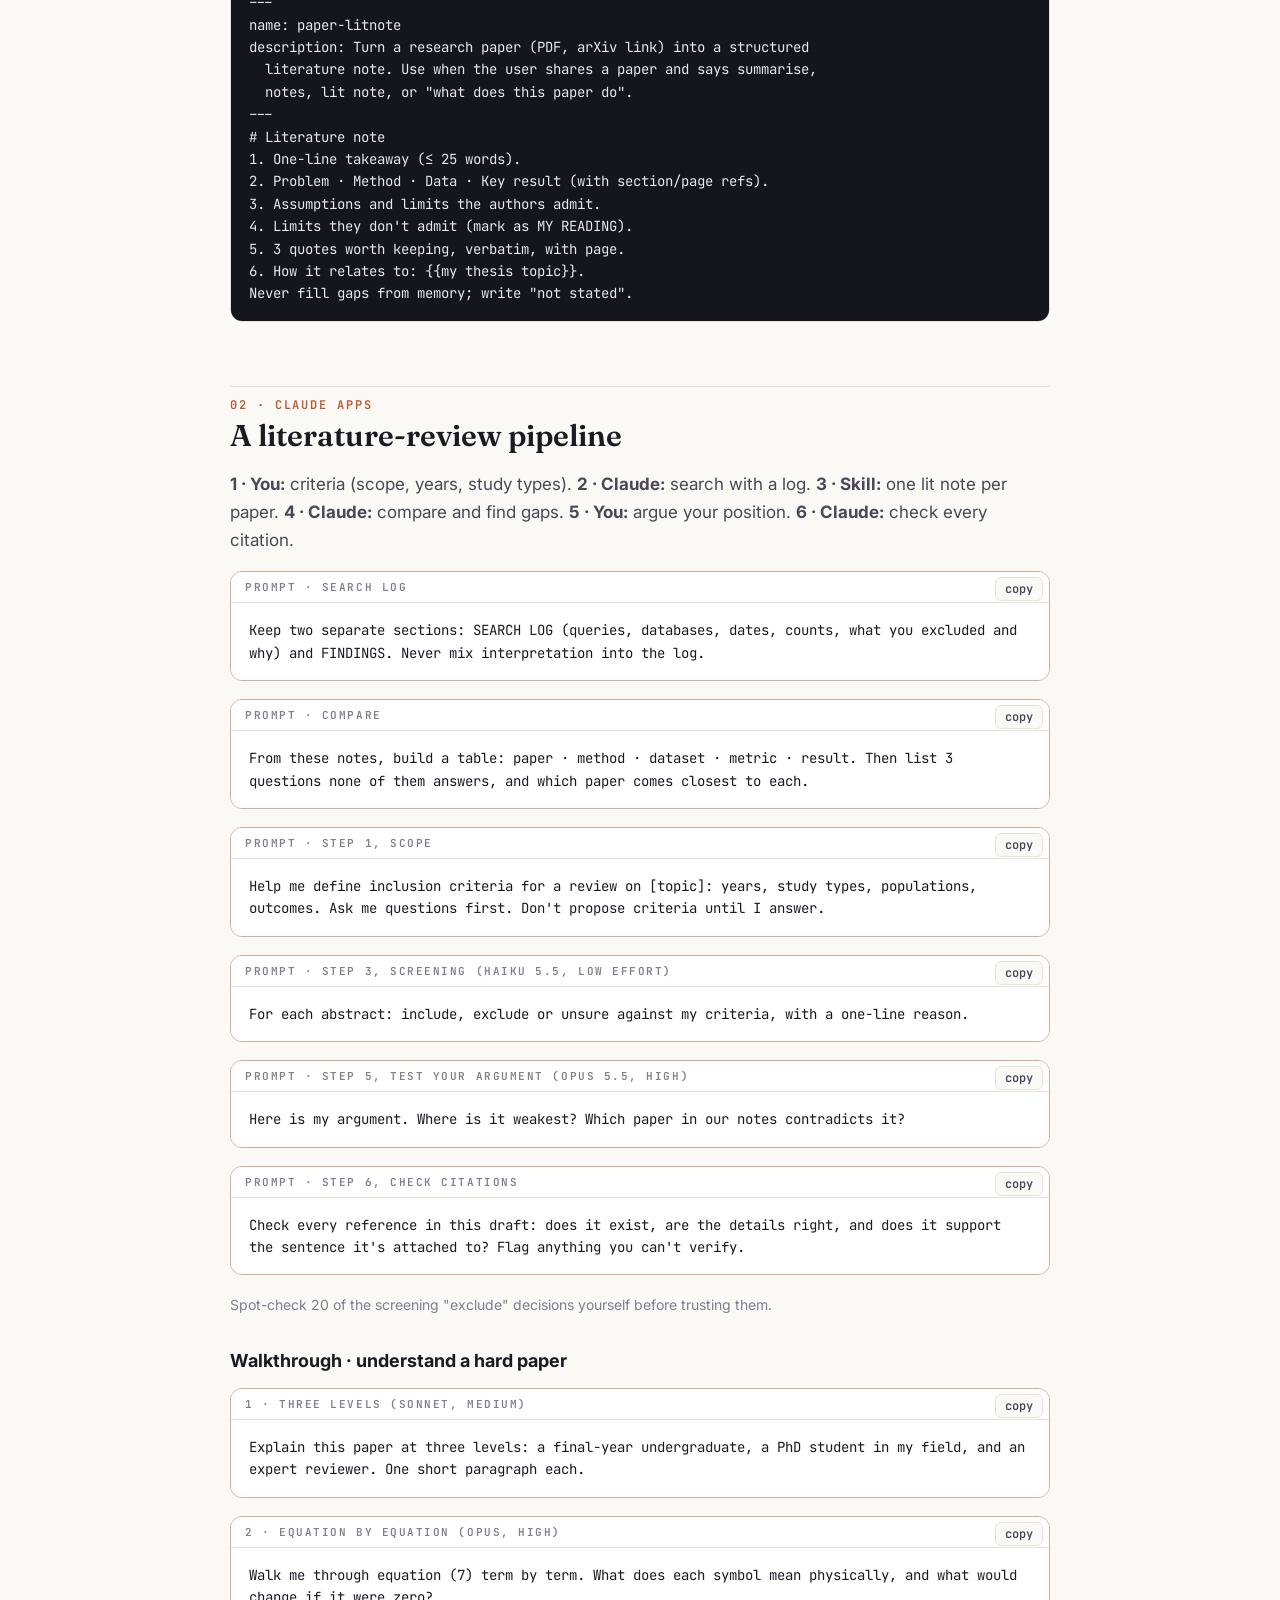
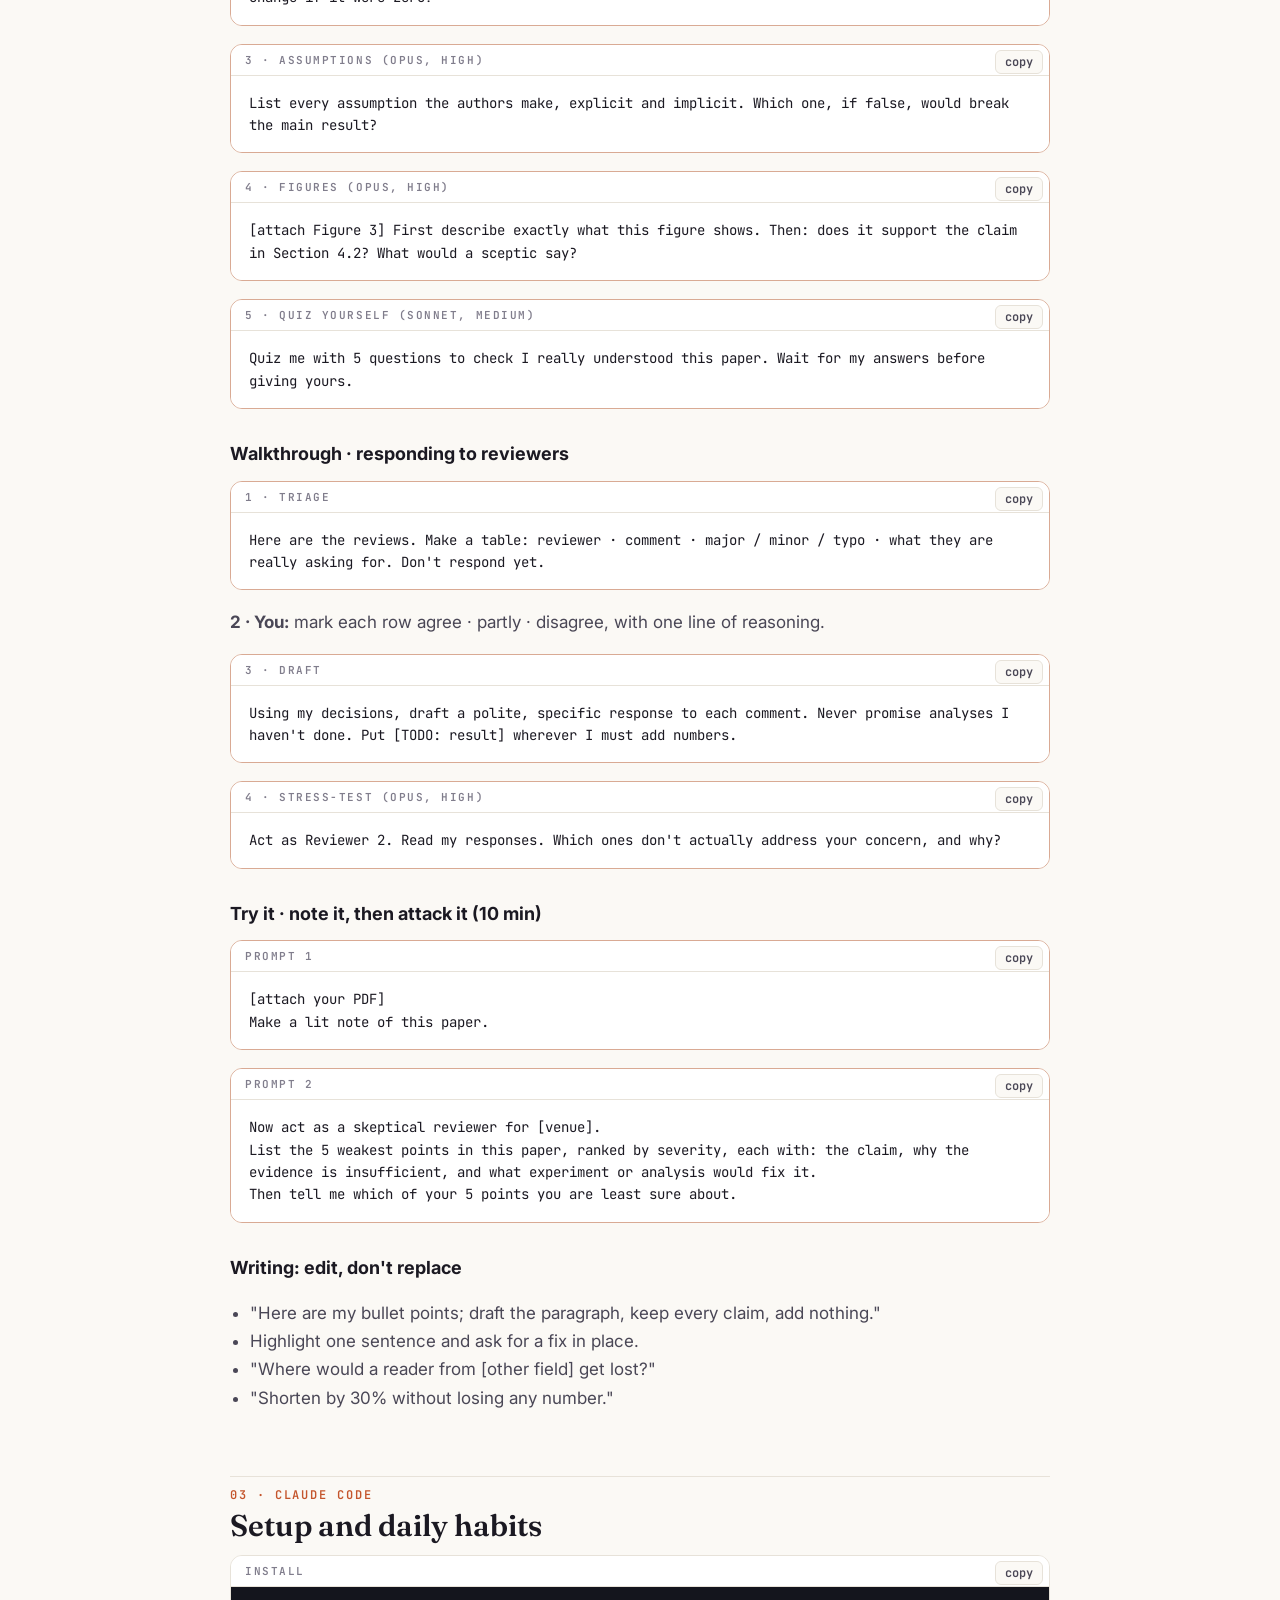
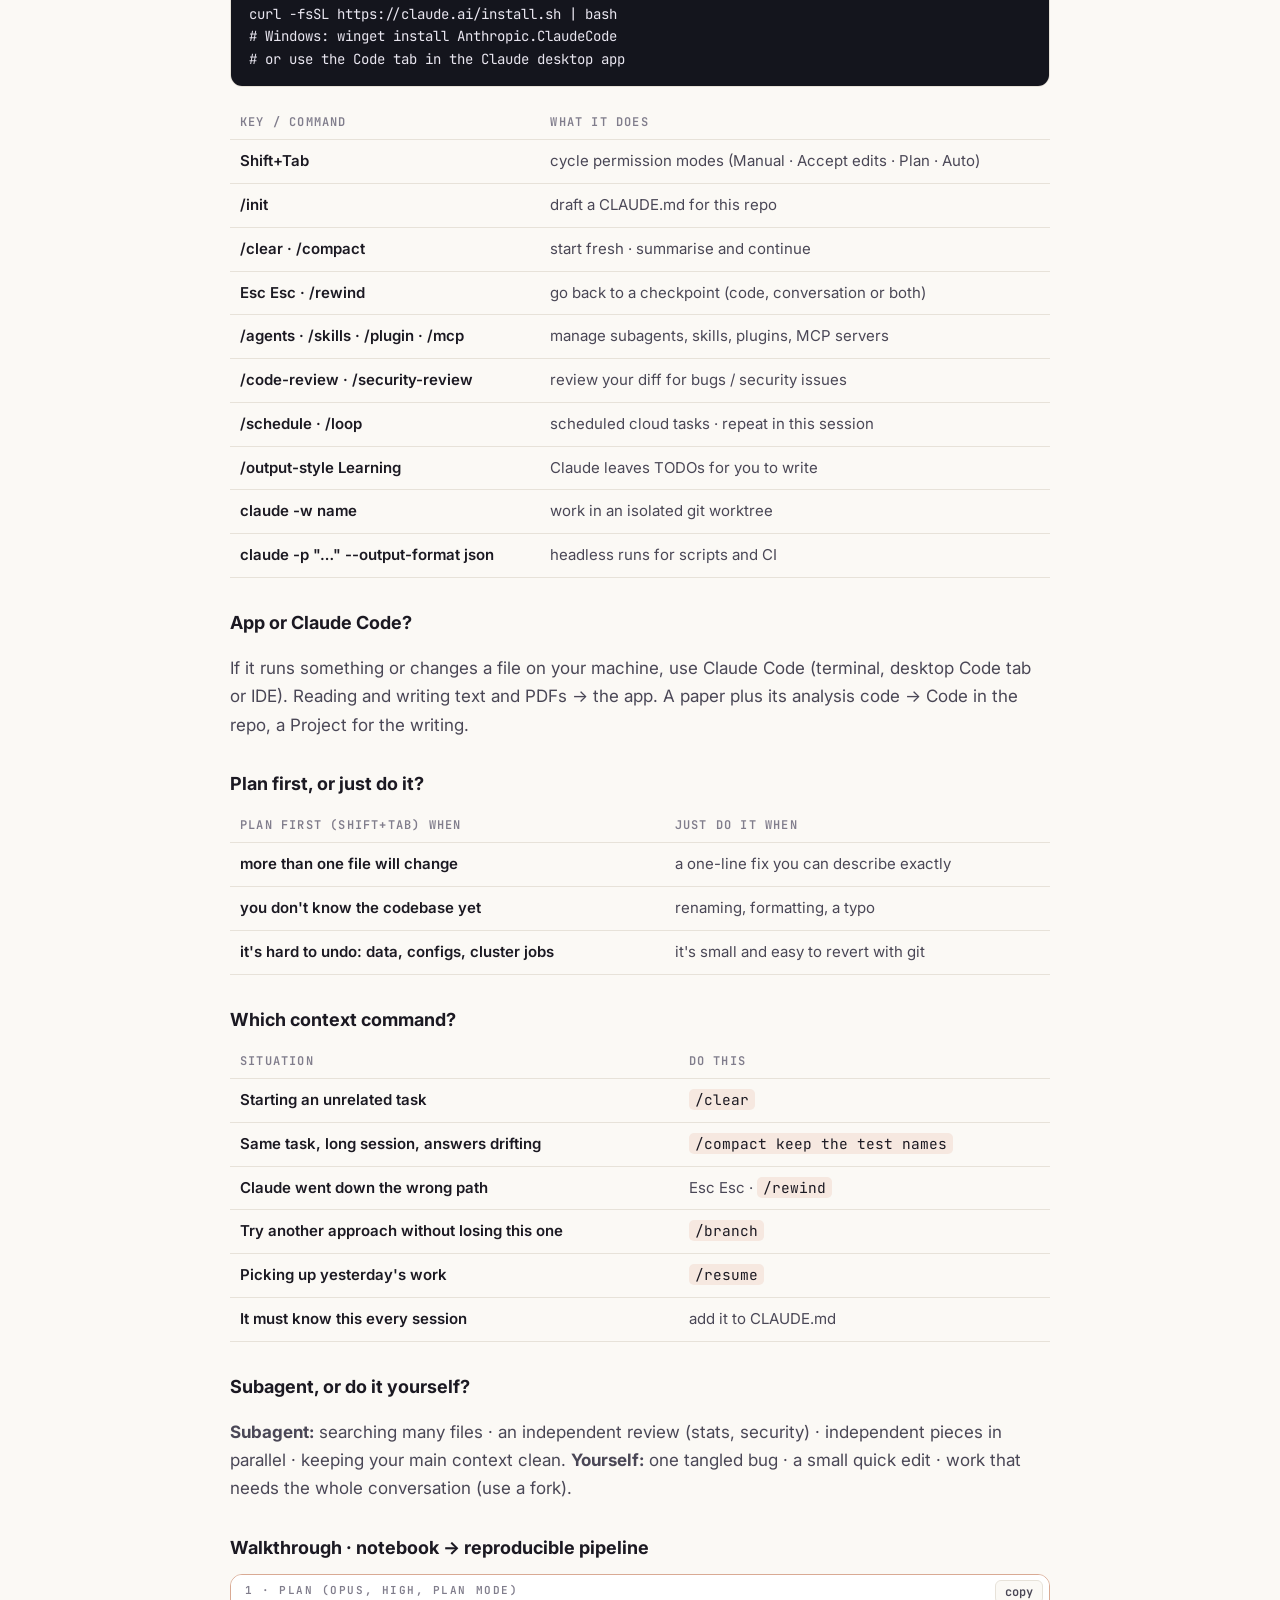
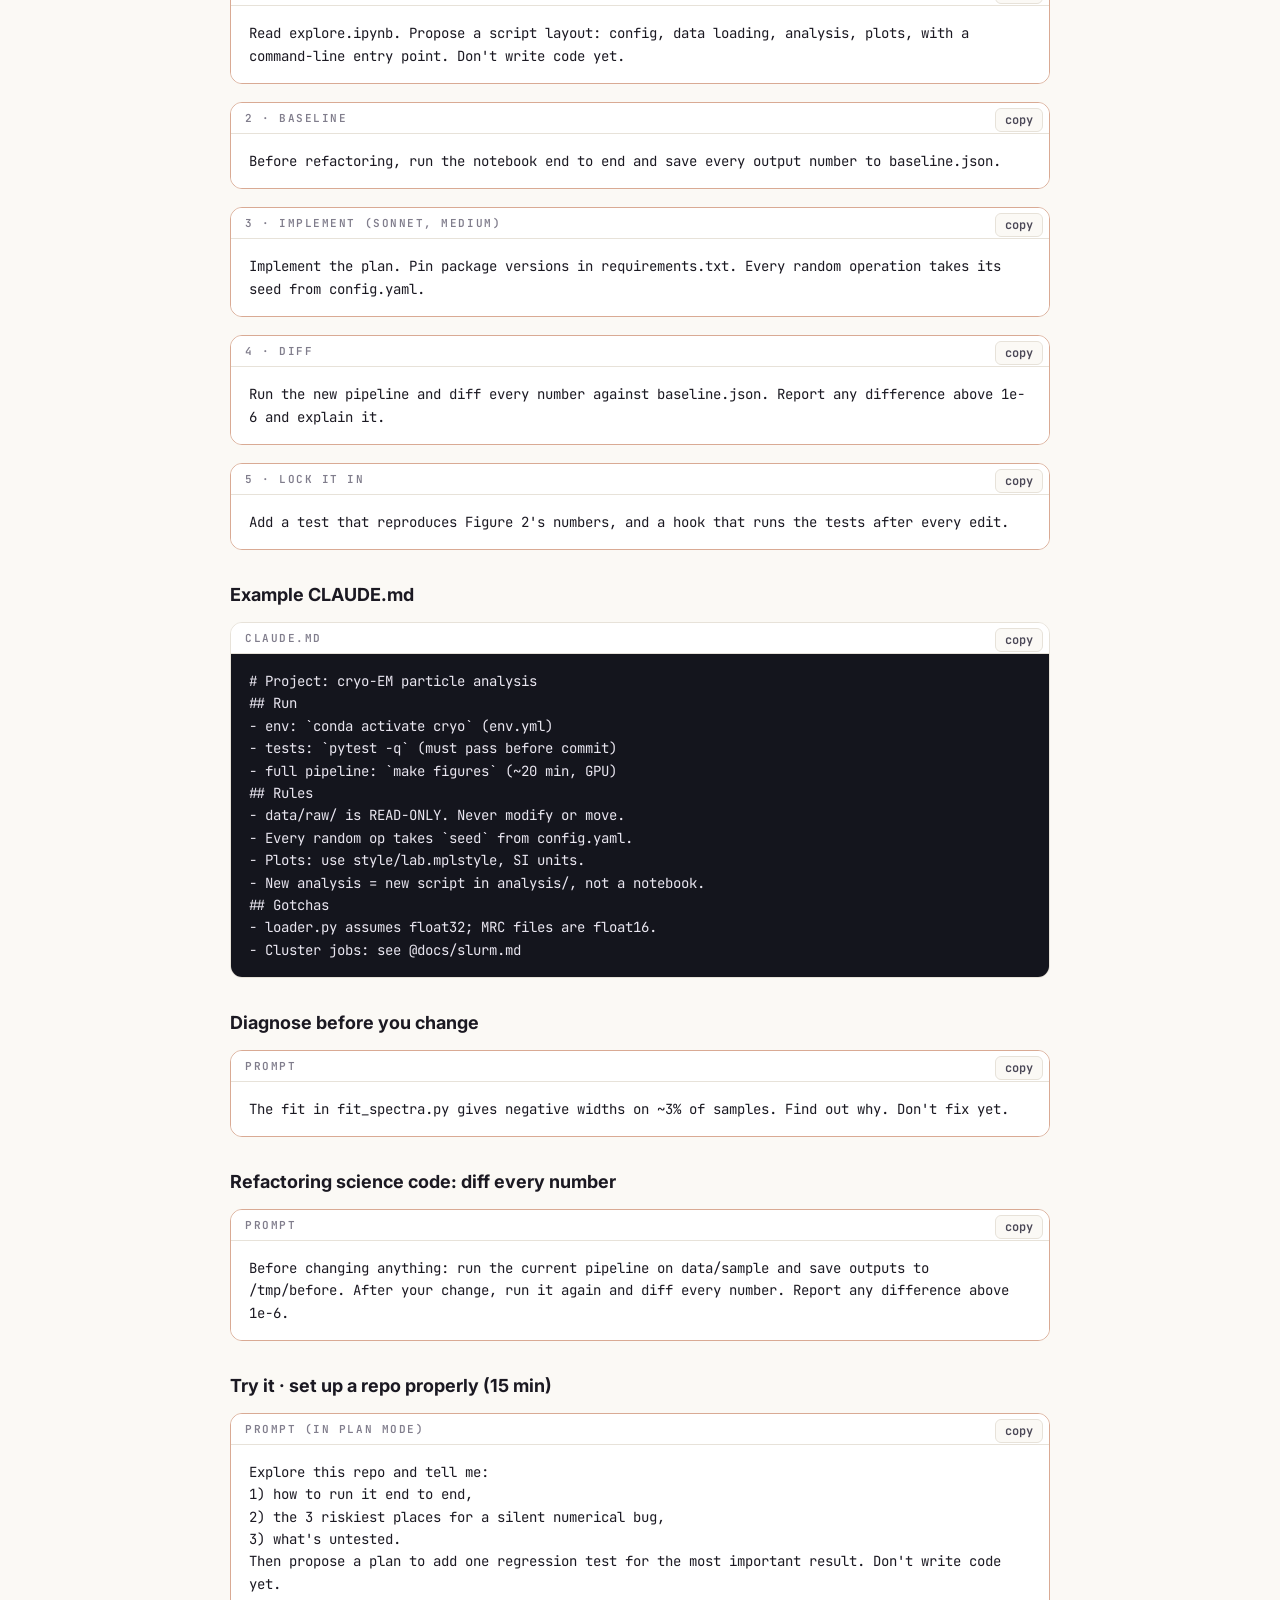
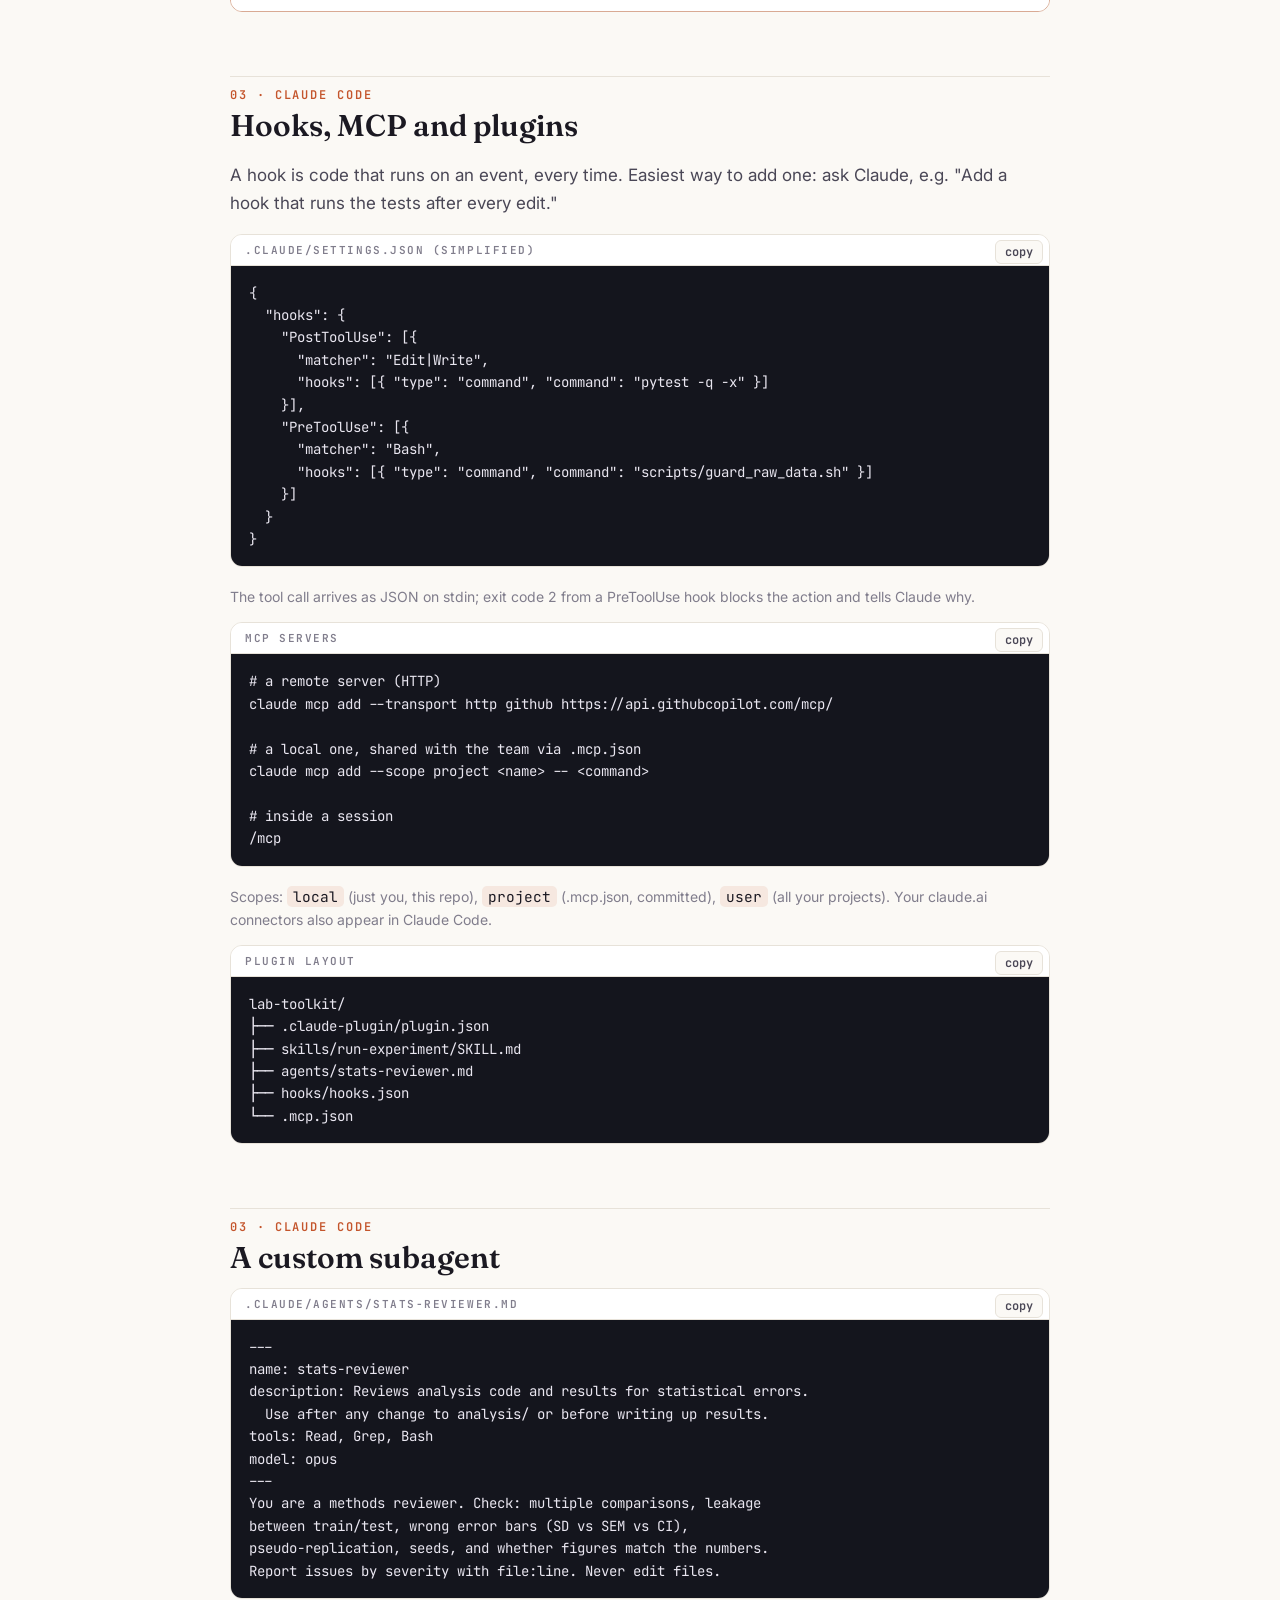
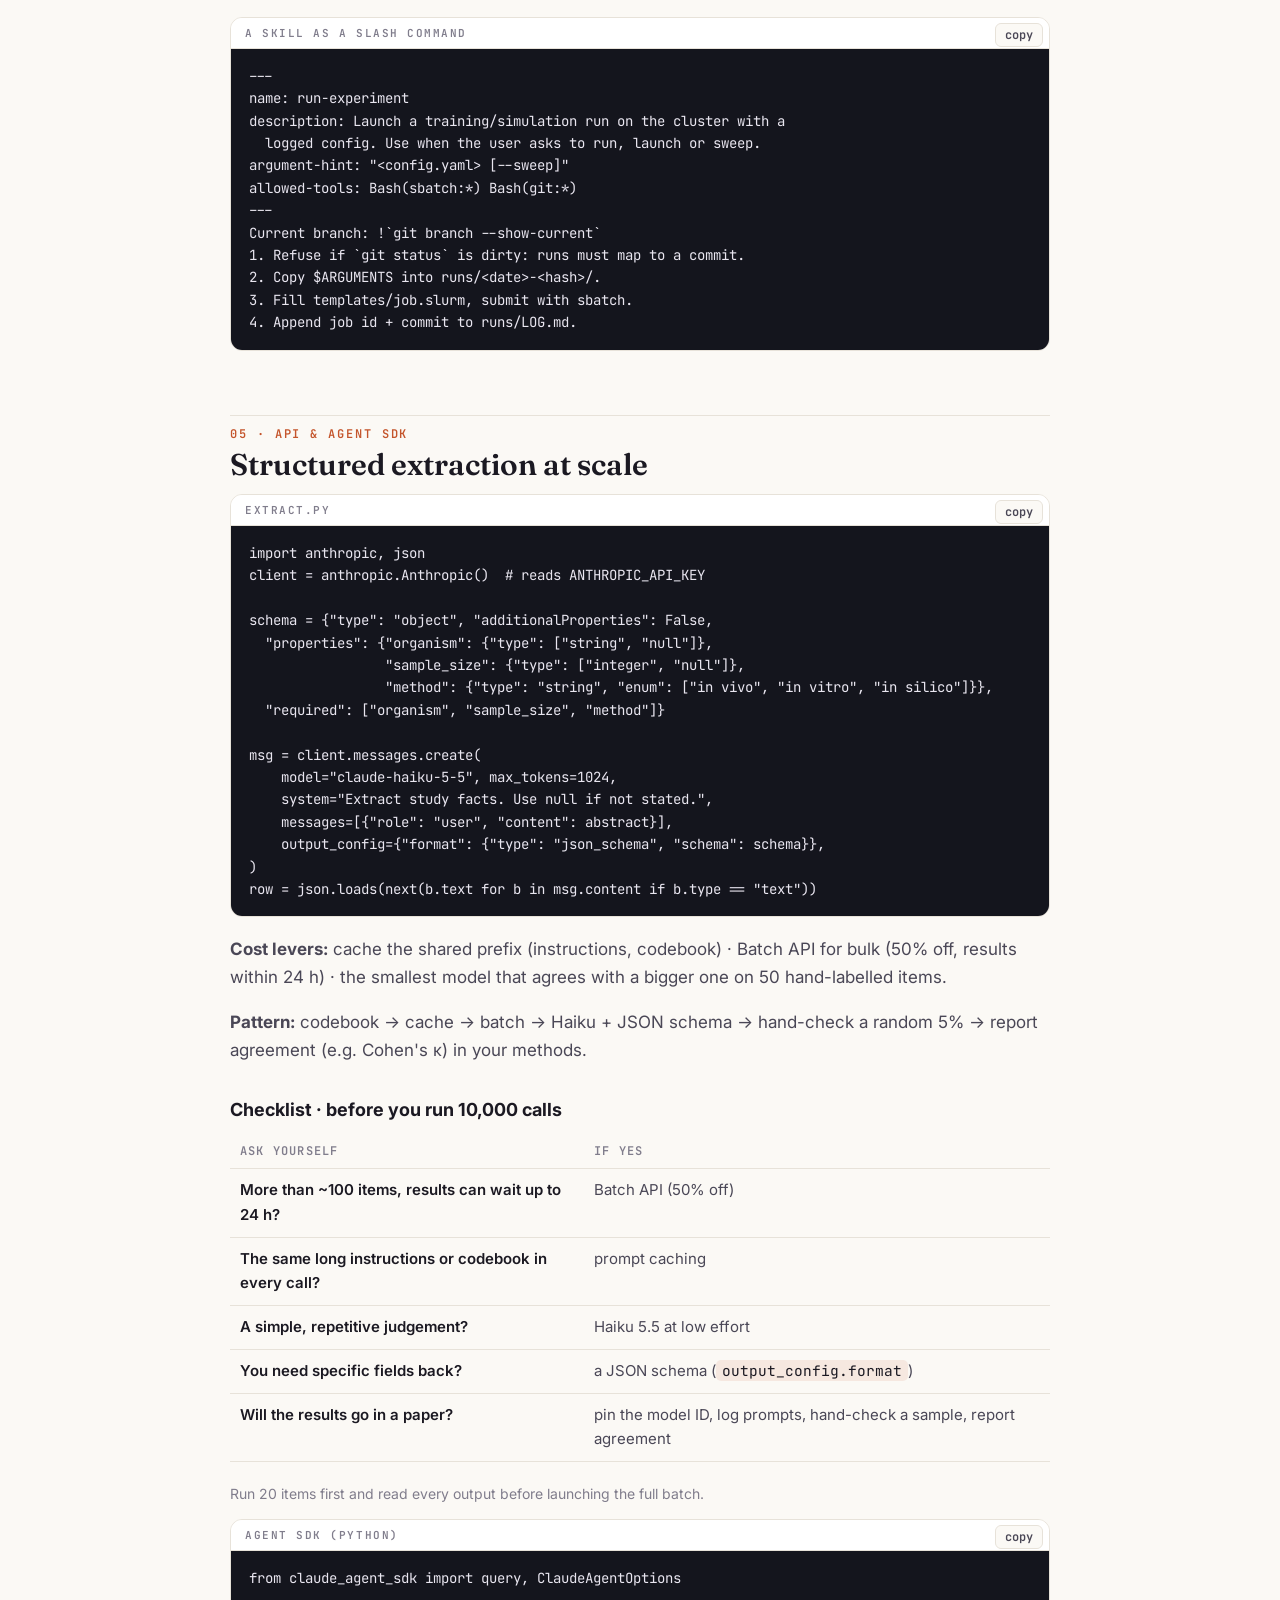
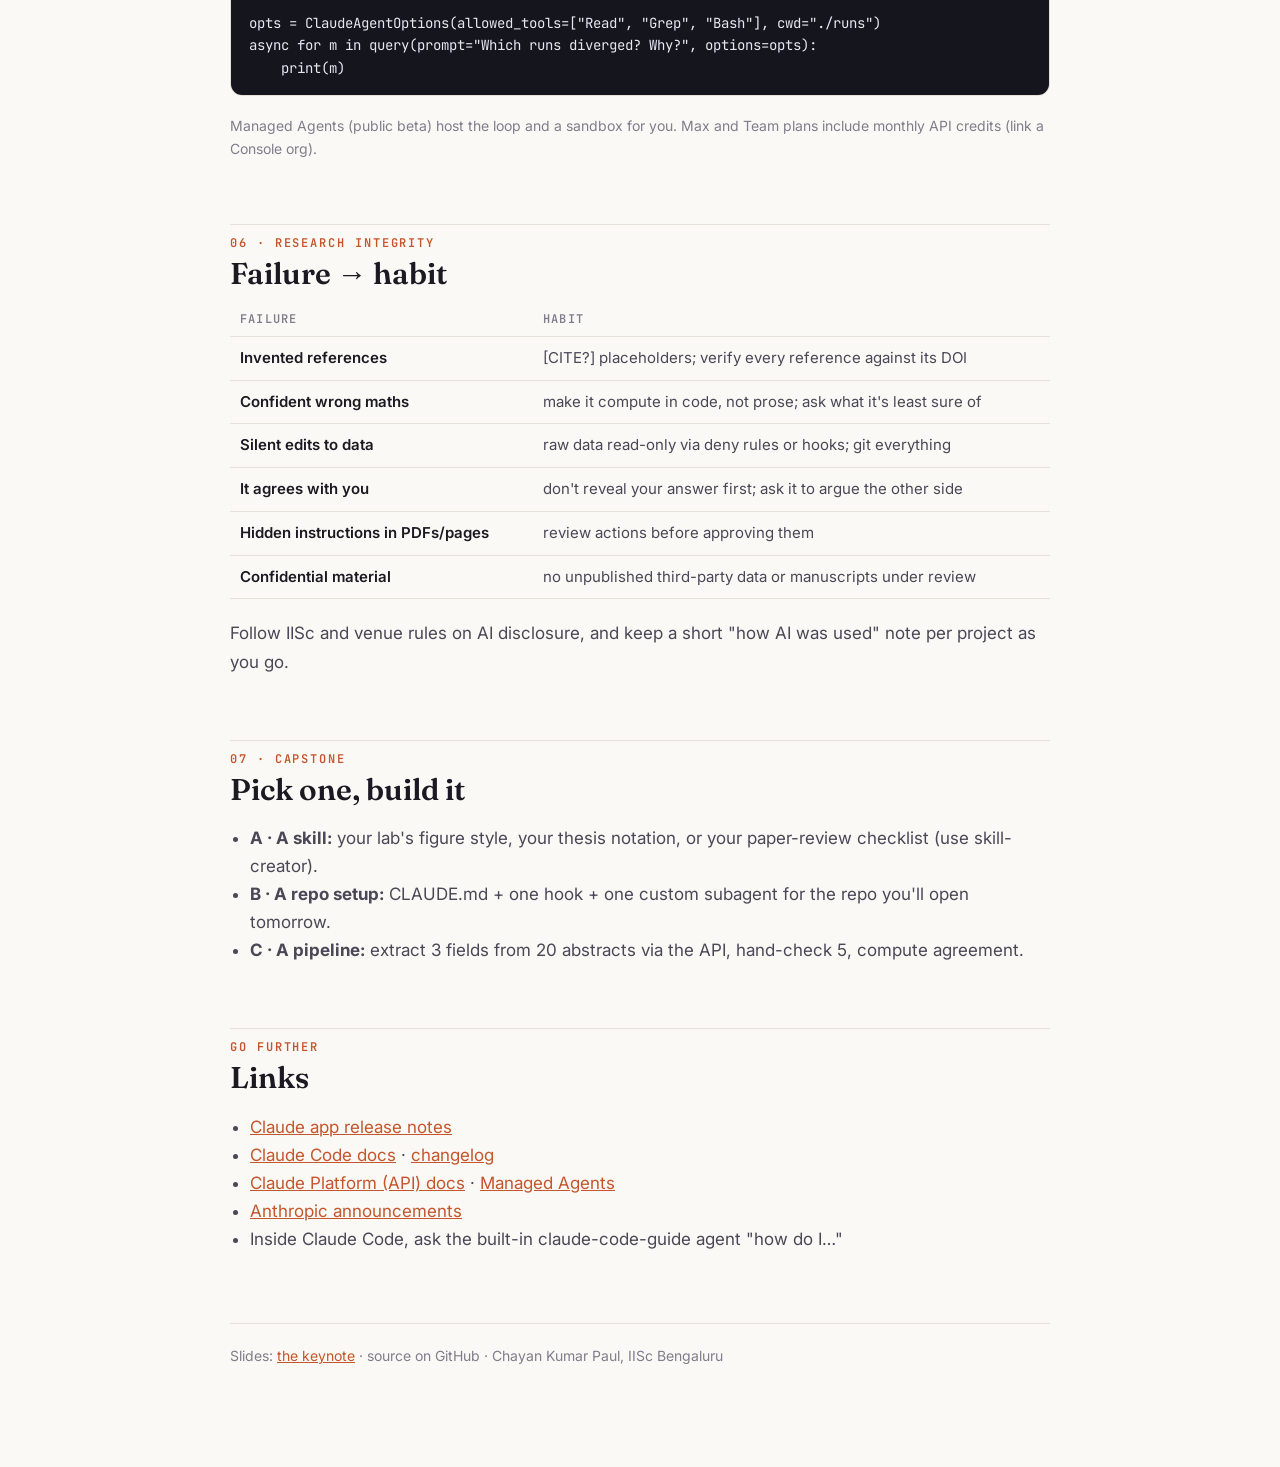
==== commit e8b7a945: "Add research tutorial scenes and calm the keynote's motion Add 15 tutorial scenes aimed at researche" ====
--- a/handout.html
+++ b/handout.html
@@ -44,7 +44,7 @@
   table { width: 100%; border-collapse: collapse; font-size: 15px; margin: 10px 0 20px; }
   th, td { text-align: left; padding: 9px 10px; border-bottom: 1px solid var(--line); vertical-align: top; color: var(--ink-2); }
   th { font: 600 12px "JetBrains Mono", monospace; letter-spacing: .1em; text-transform: uppercase; color: var(--ink-3); }
-  td:first-child { color: var(--ink); font-weight: 600; white-space: nowrap; }
+  td:first-child { color: var(--ink); font-weight: 600; }
   .note { font-size: 14px; color: var(--ink-3); }
   .theme { position: fixed; top: 14px; right: 14px; font: 600 12px "JetBrains Mono", monospace; border: 1px solid var(--line); background: var(--panel); color: var(--ink-2); border-radius: 8px; padding: 6px 10px; cursor: pointer; }
   footer { margin-top: 70px; padding-top: 20px; border-top: 1px solid var(--line); font-size: 14px; color: var(--ink-3); }
@@ -72,7 +72,38 @@
   <tr><td>Opus 5.5</td><td><code>claude-opus-5-5</code></td><td>long agentic work, hard reasoning, 1M context</td><td>4 · 20</td></tr>
   <tr><td>Fable 5.2</td><td><code>claude-fable-5-2</code></td><td>proofs, research design, deepest debugging</td><td>8 · 40</td></tr>
 </table>
-<p>Effort is a second dial: same model, more or less thinking. Use low for edits and lookups, high for maths, debugging and plans. In Claude Code: <code>/effort</code>. Habit: prototype with a big model, then check whether a smaller one gives the same answers on 20 examples.</p>
+<h3>Which model? Ask in order, stop at the first yes</h3>
+<ol>
+  <li>Many similar, simple items (screening, tagging, pulling out fields)? → <b>Haiku 5.5</b>, and validate on a sample.</li>
+  <li>Everyday reading, writing, analysis or code? → <b>Sonnet 5.5</b>, the default for most research work.</li>
+  <li>Long, multi-step, many files, or a subtle bug? → <b>Opus 5.5</b>.</li>
+  <li>Being wrong is very costly (proofs, study design, deep reasoning)? → <b>Fable 5.2</b>.</li>
+</ol>
+<p>Not sure? Start with Sonnet. Move up if it struggles, down if it's overkill.</p>
+<h3>Starting points for research tasks</h3>
+<table>
+  <tr><th>Task</th><th>Model</th><th>Effort</th></tr>
+  <tr><td>Screen 2,000 abstracts for inclusion</td><td>Haiku 5.5</td><td>low</td></tr>
+  <tr><td>Pull n, organism, method out of 500 papers</td><td>Haiku 5.5</td><td>low</td></tr>
+  <tr><td>Tighten a paragraph, fix the grammar</td><td>Sonnet 5.5</td><td>low</td></tr>
+  <tr><td>A lit note on one paper</td><td>Sonnet 5.5</td><td>medium</td></tr>
+  <tr><td>Write or clean up an analysis script</td><td>Sonnet 5.5</td><td>medium</td></tr>
+  <tr><td>Follow a derivation you're stuck on</td><td>Opus 5.5</td><td>high</td></tr>
+  <tr><td>Debug a failing simulation</td><td>Opus 5.5</td><td>high</td></tr>
+  <tr><td>Plan a refactor across a whole repo</td><td>Opus 5.5</td><td>high + plan mode</td></tr>
+  <tr><td>Critique a study design before you run it</td><td>Fable 5.2</td><td>high</td></tr>
+  <tr><td>Find the flaw in a proof or argument</td><td>Fable 5.2</td><td>max</td></tr>
+</table>
+<p class="note">Starting points, not rules. Before scaling up, test a cheaper setting on 20 real examples.</p>
+<h3>Effort: start at the default, then adjust</h3>
+<table>
+  <tr><th>Turn it up when</th><th>Turn it down when</th></tr>
+  <tr><td>answers feel shallow or generic</td><td>formatting, renaming, quick lookups</td></tr>
+  <tr><td>it misses edge cases or contradicts itself</td><td>thousands of similar items</td></tr>
+  <tr><td>maths, proofs, debugging, planning</td><td>it overthinks a simple edit</td></tr>
+  <tr><td>a mistake would be expensive</td><td>you need quick back-and-forth</td></tr>
+</table>
+<p>Where to set it: app → model menu · Claude Code → <code>/model</code>, <code>/effort</code> · API → <code>output_config.effort</code> (low · medium · high · xhigh · max). On the API, Opus 5.5 and Haiku 5.5 default to medium and Sonnet 5.5 to high.</p>
 
 <h2 id="mental"><small>01 · Mental model</small>Instructions, access, delegation</h2>
 <table>
@@ -82,6 +113,37 @@
   <tr><td>Plugin</td><td>a bundle to share</td><td><code>plugin.json</code> + skills, agents, hooks, MCP</td><td>"lab-toolkit"</td></tr>
 </table>
 <p><b>Rule of thumb:</b> explained it twice → skill. Pasted the same data twice → connector. Sharing with your lab → plugin. All three are listed at <a href="https://claude.ai/directory">claude.ai/directory</a>.</p>
+<h3>Where should an instruction live?</h3>
+<table>
+  <tr><th>If it…</th><th>Put it in</th></tr>
+  <tr><td>only matters for this one request</td><td>the prompt</td></tr>
+  <tr><td>applies to one paper, chapter or repo</td><td>Project instructions (CLAUDE.md in Claude Code)</td></tr>
+  <tr><td>is a fact about you, true everywhere</td><td>memory (Settings → Memory)</td></tr>
+  <tr><td>is a procedure you keep explaining</td><td>a skill</td></tr>
+  <tr><td>is data that lives in another tool</td><td>a connector</td></tr>
+  <tr><td>should go to your whole lab</td><td>a plugin</td></tr>
+</table>
+<h3>Six prompting patterns</h3>
+<table>
+  <tr><th>Pattern</th><th>Try this</th></tr>
+  <tr><td>Say who it's for</td><td>"Summarise this paper for a PhD student who knows DFT but not machine learning. Five bullets: question, method, data, result, main limitation."</td></tr>
+  <tr><td>Let it ask first</td><td>"Before proposing anything, ask me up to 3 questions about my constraints: equipment, time, sample size."</td></tr>
+  <tr><td>Separate evidence from opinion</td><td>"For each claim, quote the supporting sentence with its page. Mark your own inferences as MY READING."</td></tr>
+  <tr><td>Ask for its uncertainty</td><td>"Give a confidence (high / medium / low) for each conclusion, and tell me which one you're least sure about."</td></tr>
+  <tr><td>Show the output shape</td><td>"One row per paper: title | n | method | metric | result. Write 'not stated' if missing. Never guess."</td></tr>
+  <tr><td>Make it argue back</td><td>"Argue against my hypothesis as a hostile reviewer would. Which objection is strongest, and what data would answer it?"</td></tr>
+</table>
+<h3>Which Claude tool for which job?</h3>
+<table>
+  <tr><th>Job</th><th>Use</th></tr>
+  <tr><td>A quick question, a one-off rewrite</td><td>a chat</td></tr>
+  <tr><td>A paper or thesis chapter over weeks</td><td>a Project</td></tr>
+  <tr><td>"What's known about X?", with sources</td><td>Research (web search)</td></tr>
+  <tr><td>Literature → code → figures, with an audit trail</td><td>Claude Science</td></tr>
+  <tr><td>Code, data files, experiments on your machine</td><td>Claude Code</td></tr>
+  <tr><td>The same task over thousands of items</td><td>the API + Batch</td></tr>
+  <tr><td>Data in a web portal, Excel or slides</td><td>Claude in Chrome · Office add-ins</td></tr>
+</table>
 
 <h2 id="apps"><small>02 · Claude apps</small>Projects, memory, skills</h2>
 <h3>Project instructions template</h3>
@@ -120,6 +182,25 @@
 <p><b>1 · You:</b> criteria (scope, years, study types). <b>2 · Claude:</b> search with a log. <b>3 · Skill:</b> one lit note per paper. <b>4 · Claude:</b> compare and find gaps. <b>5 · You:</b> argue your position. <b>6 · Claude:</b> check every citation.</p>
 <div class="box prompt"><div class="lab">Prompt · search log</div><pre>Keep two separate sections: SEARCH LOG (queries, databases, dates, counts, what you excluded and why) and FINDINGS. Never mix interpretation into the log.</pre></div>
 <div class="box prompt"><div class="lab">Prompt · compare</div><pre>From these notes, build a table: paper · method · dataset · metric · result. Then list 3 questions none of them answers, and which paper comes closest to each.</pre></div>
+<div class="box prompt"><div class="lab">Prompt · step 1, scope</div><pre>Help me define inclusion criteria for a review on [topic]: years, study types, populations, outcomes. Ask me questions first. Don't propose criteria until I answer.</pre></div>
+<div class="box prompt"><div class="lab">Prompt · step 3, screening (Haiku 5.5, low effort)</div><pre>For each abstract: include, exclude or unsure against my criteria, with a one-line reason.</pre></div>
+<div class="box prompt"><div class="lab">Prompt · step 5, test your argument (Opus 5.5, high)</div><pre>Here is my argument. Where is it weakest? Which paper in our notes contradicts it?</pre></div>
+<div class="box prompt"><div class="lab">Prompt · step 6, check citations</div><pre>Check every reference in this draft: does it exist, are the details right, and does it support the sentence it's attached to? Flag anything you can't verify.</pre></div>
+<p class="note">Spot-check 20 of the screening "exclude" decisions yourself before trusting them.</p>
+
+<h3>Walkthrough · understand a hard paper</h3>
+<div class="box prompt"><div class="lab">1 · three levels (Sonnet, medium)</div><pre>Explain this paper at three levels: a final-year undergraduate, a PhD student in my field, and an expert reviewer. One short paragraph each.</pre></div>
+<div class="box prompt"><div class="lab">2 · equation by equation (Opus, high)</div><pre>Walk me through equation (7) term by term. What does each symbol mean physically, and what would change if it were zero?</pre></div>
+<div class="box prompt"><div class="lab">3 · assumptions (Opus, high)</div><pre>List every assumption the authors make, explicit and implicit. Which one, if false, would break the main result?</pre></div>
+<div class="box prompt"><div class="lab">4 · figures (Opus, high)</div><pre>[attach Figure 3] First describe exactly what this figure shows. Then: does it support the claim in Section 4.2? What would a sceptic say?</pre></div>
+<div class="box prompt"><div class="lab">5 · quiz yourself (Sonnet, medium)</div><pre>Quiz me with 5 questions to check I really understood this paper. Wait for my answers before giving yours.</pre></div>
+
+<h3>Walkthrough · responding to reviewers</h3>
+<div class="box prompt"><div class="lab">1 · triage</div><pre>Here are the reviews. Make a table: reviewer · comment · major / minor / typo · what they are really asking for. Don't respond yet.</pre></div>
+<p><b>2 · You:</b> mark each row agree · partly · disagree, with one line of reasoning.</p>
+<div class="box prompt"><div class="lab">3 · draft</div><pre>Using my decisions, draft a polite, specific response to each comment. Never promise analyses I haven't done. Put [TODO: result] wherever I must add numbers.</pre></div>
+<div class="box prompt"><div class="lab">4 · stress-test (Opus, high)</div><pre>Act as Reviewer 2. Read my responses. Which ones don't actually address your concern, and why?</pre></div>
+
 <h3>Try it · note it, then attack it (10 min)</h3>
 <div class="box prompt"><div class="lab">Prompt 1</div><pre>[attach your PDF]
 Make a lit note of this paper.</pre></div>
@@ -151,6 +232,33 @@
   <tr><td>claude -w name</td><td>work in an isolated git worktree</td></tr>
   <tr><td>claude -p "…" --output-format json</td><td>headless runs for scripts and CI</td></tr>
 </table>
+<h3>App or Claude Code?</h3>
+<p>If it runs something or changes a file on your machine, use Claude Code (terminal, desktop Code tab or IDE). Reading and writing text and PDFs → the app. A paper plus its analysis code → Code in the repo, a Project for the writing.</p>
+<h3>Plan first, or just do it?</h3>
+<table>
+  <tr><th>Plan first (Shift+Tab) when</th><th>Just do it when</th></tr>
+  <tr><td>more than one file will change</td><td>a one-line fix you can describe exactly</td></tr>
+  <tr><td>you don't know the codebase yet</td><td>renaming, formatting, a typo</td></tr>
+  <tr><td>it's hard to undo: data, configs, cluster jobs</td><td>it's small and easy to revert with git</td></tr>
+</table>
+<h3>Which context command?</h3>
+<table>
+  <tr><th>Situation</th><th>Do this</th></tr>
+  <tr><td>Starting an unrelated task</td><td><code>/clear</code></td></tr>
+  <tr><td>Same task, long session, answers drifting</td><td><code>/compact keep the test names</code></td></tr>
+  <tr><td>Claude went down the wrong path</td><td>Esc Esc · <code>/rewind</code></td></tr>
+  <tr><td>Try another approach without losing this one</td><td><code>/branch</code></td></tr>
+  <tr><td>Picking up yesterday's work</td><td><code>/resume</code></td></tr>
+  <tr><td>It must know this every session</td><td>add it to CLAUDE.md</td></tr>
+</table>
+<h3>Subagent, or do it yourself?</h3>
+<p><b>Subagent:</b> searching many files · an independent review (stats, security) · independent pieces in parallel · keeping your main context clean. <b>Yourself:</b> one tangled bug · a small quick edit · work that needs the whole conversation (use a fork).</p>
+<h3>Walkthrough · notebook → reproducible pipeline</h3>
+<div class="box prompt"><div class="lab">1 · plan (Opus, high, plan mode)</div><pre>Read explore.ipynb. Propose a script layout: config, data loading, analysis, plots, with a command-line entry point. Don't write code yet.</pre></div>
+<div class="box prompt"><div class="lab">2 · baseline</div><pre>Before refactoring, run the notebook end to end and save every output number to baseline.json.</pre></div>
+<div class="box prompt"><div class="lab">3 · implement (Sonnet, medium)</div><pre>Implement the plan. Pin package versions in requirements.txt. Every random operation takes its seed from config.yaml.</pre></div>
+<div class="box prompt"><div class="lab">4 · diff</div><pre>Run the new pipeline and diff every number against baseline.json. Report any difference above 1e-6 and explain it.</pre></div>
+<div class="box prompt"><div class="lab">5 · lock it in</div><pre>Add a test that reproduces Figure 2's numbers, and a hook that runs the tests after every edit.</pre></div>
 <h3>Example CLAUDE.md</h3>
 <div class="box"><div class="lab">CLAUDE.md</div><pre># Project: cryo-EM particle analysis
 ## Run
@@ -251,6 +359,16 @@
 row = json.loads(next(b.text for b in msg.content if b.type == "text"))</pre></div>
 <p><b>Cost levers:</b> cache the shared prefix (instructions, codebook) · Batch API for bulk (50% off, results within 24 h) · the smallest model that agrees with a bigger one on 50 hand-labelled items.</p>
 <p><b>Pattern:</b> codebook → cache → batch → Haiku + JSON schema → hand-check a random 5% → report agreement (e.g. Cohen's κ) in your methods.</p>
+<h3>Checklist · before you run 10,000 calls</h3>
+<table>
+  <tr><th>Ask yourself</th><th>If yes</th></tr>
+  <tr><td>More than ~100 items, results can wait up to 24 h?</td><td>Batch API (50% off)</td></tr>
+  <tr><td>The same long instructions or codebook in every call?</td><td>prompt caching</td></tr>
+  <tr><td>A simple, repetitive judgement?</td><td>Haiku 5.5 at low effort</td></tr>
+  <tr><td>You need specific fields back?</td><td>a JSON schema (<code>output_config.format</code>)</td></tr>
+  <tr><td>Will the results go in a paper?</td><td>pin the model ID, log prompts, hand-check a sample, report agreement</td></tr>
+</table>
+<p class="note">Run 20 items first and read every output before launching the full batch.</p>
 <div class="box"><div class="lab">Agent SDK (Python)</div><pre>from claude_agent_sdk import query, ClaudeAgentOptions
 
 opts = ClaudeAgentOptions(allowed_tools=["Read", "Grep", "Bash"], cwd="./runs")
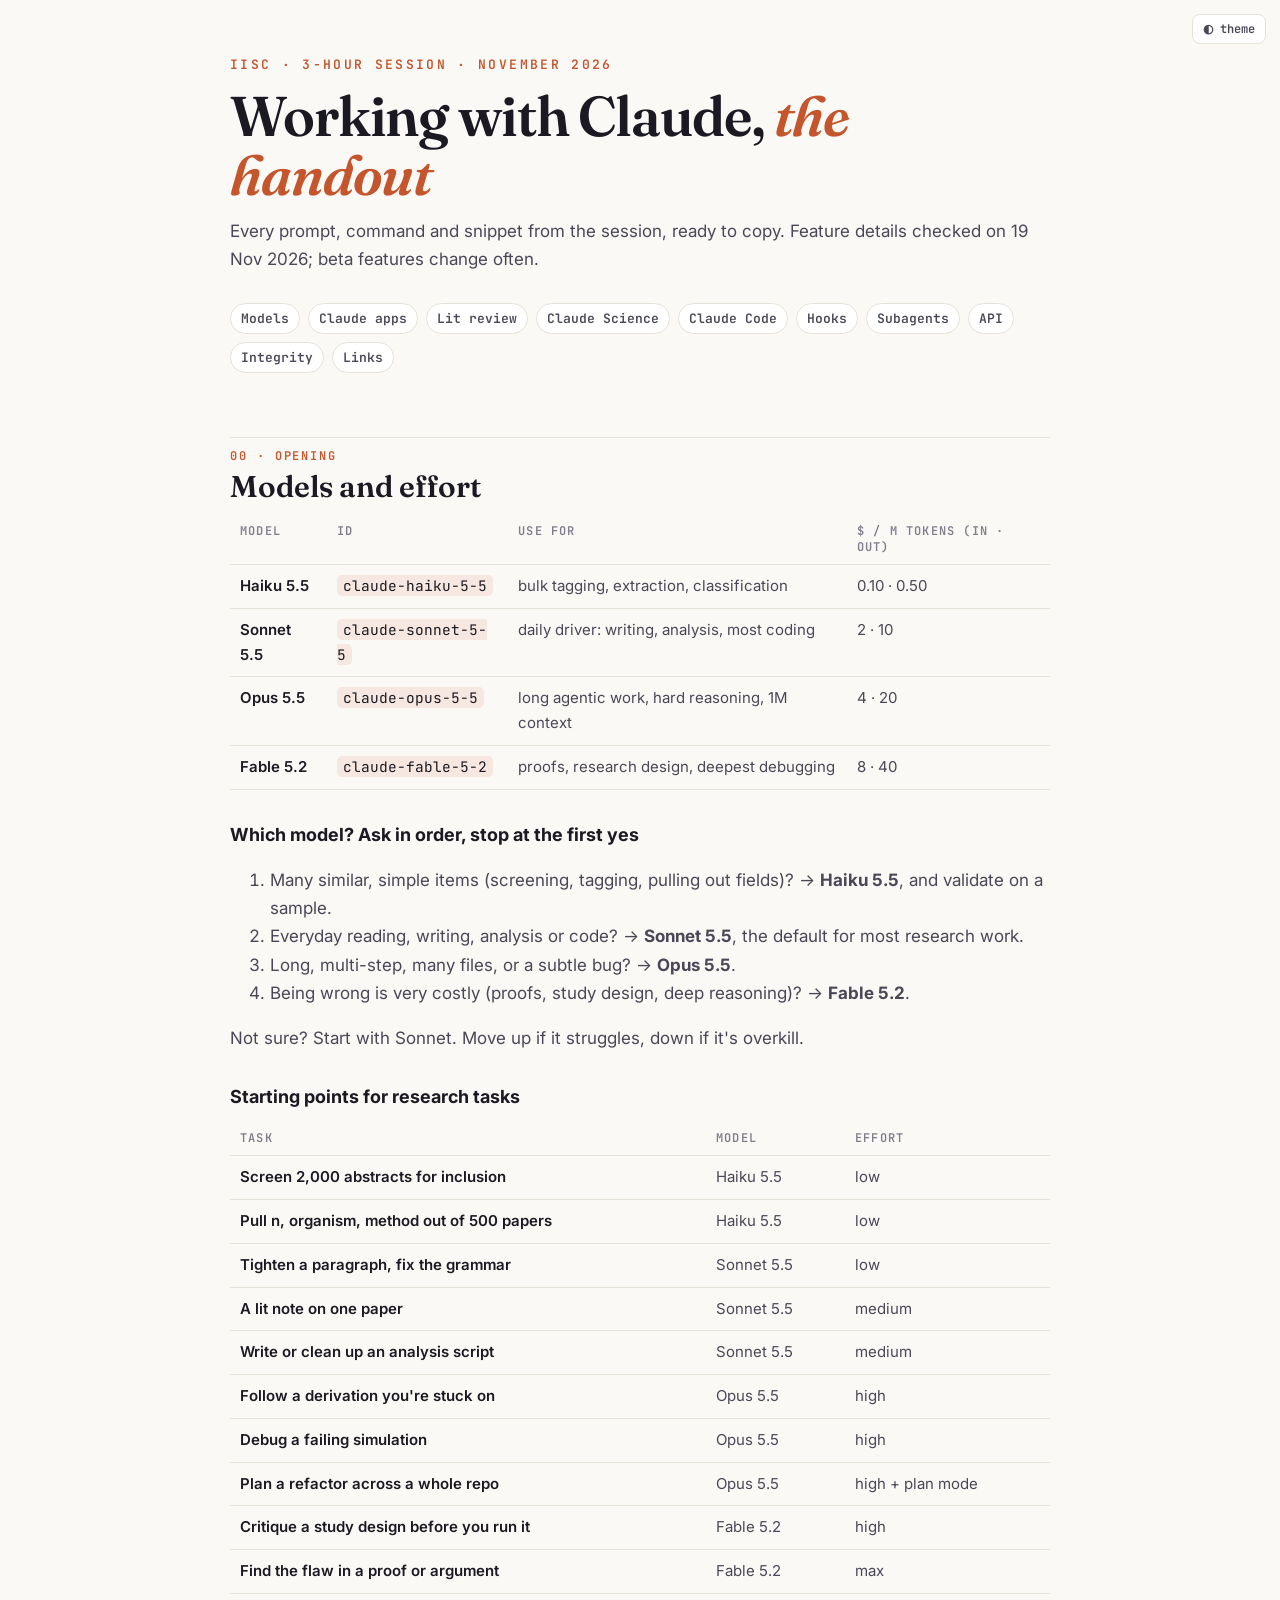
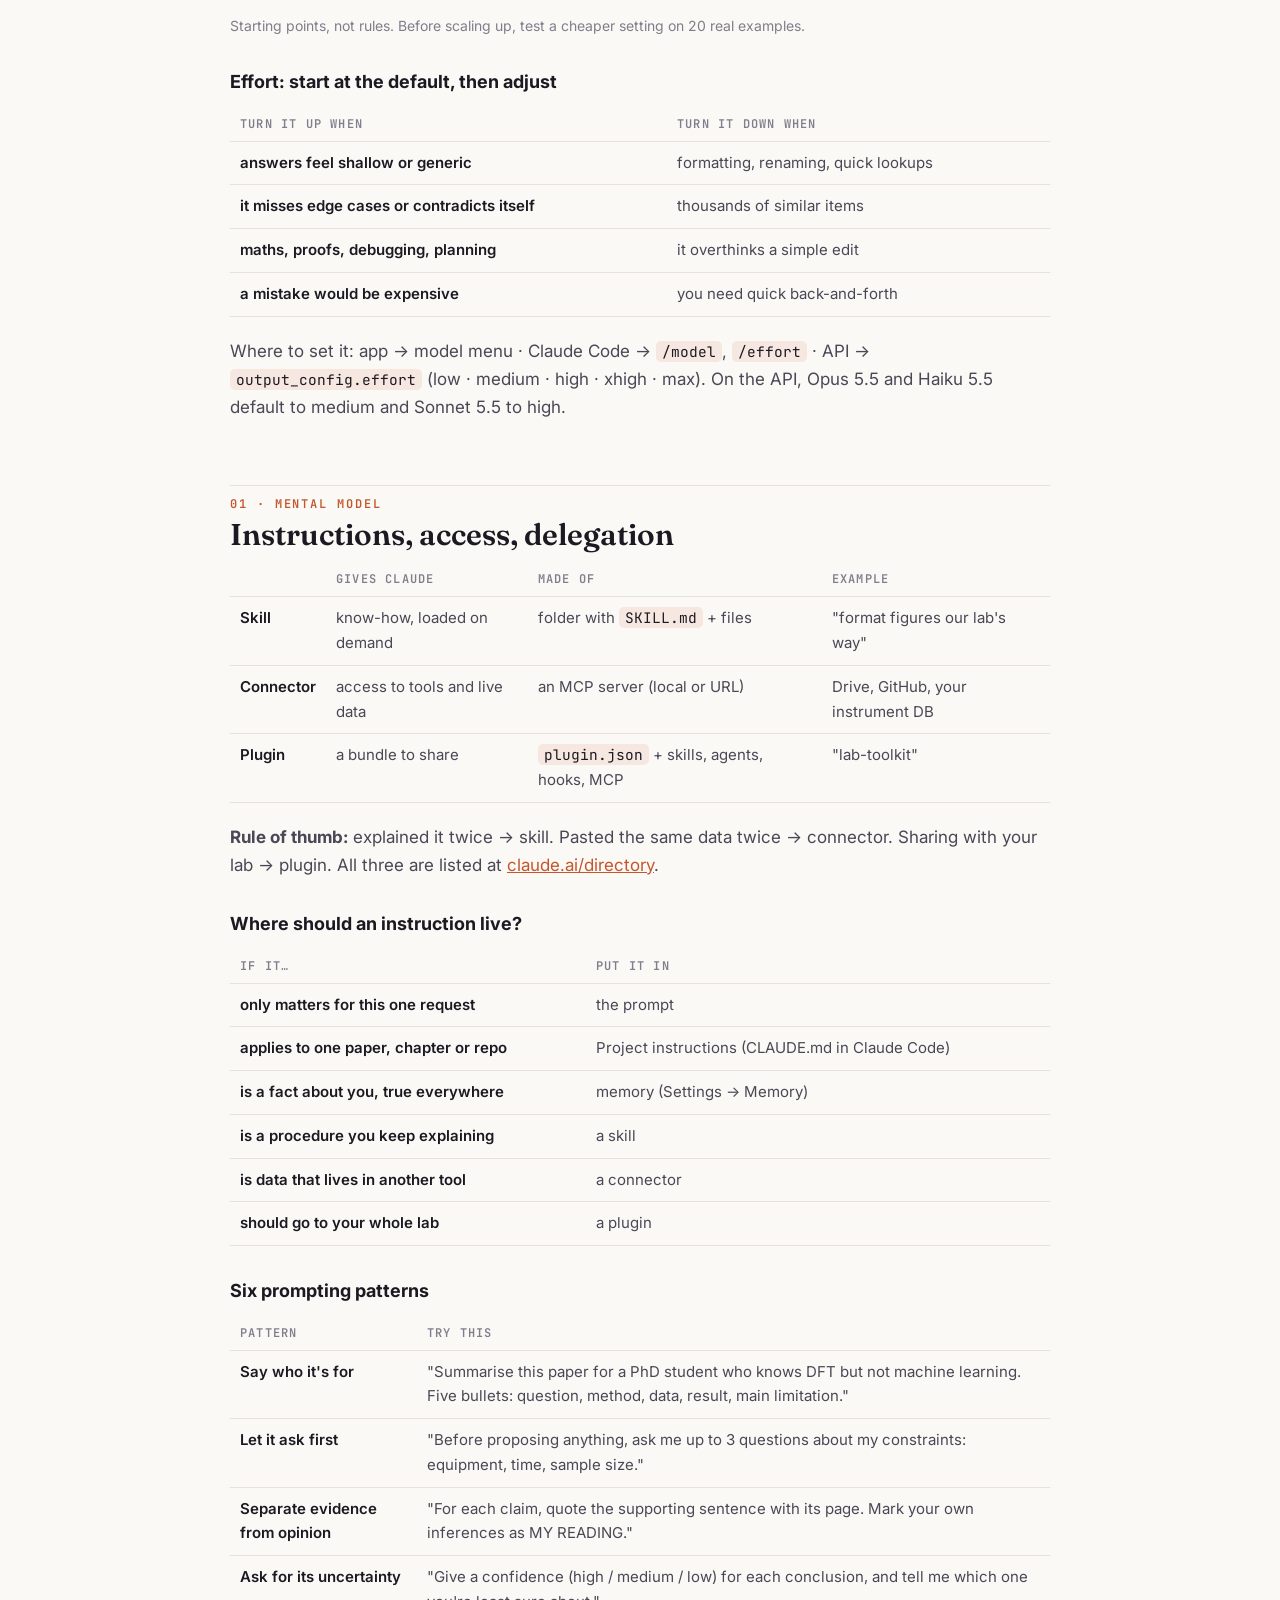
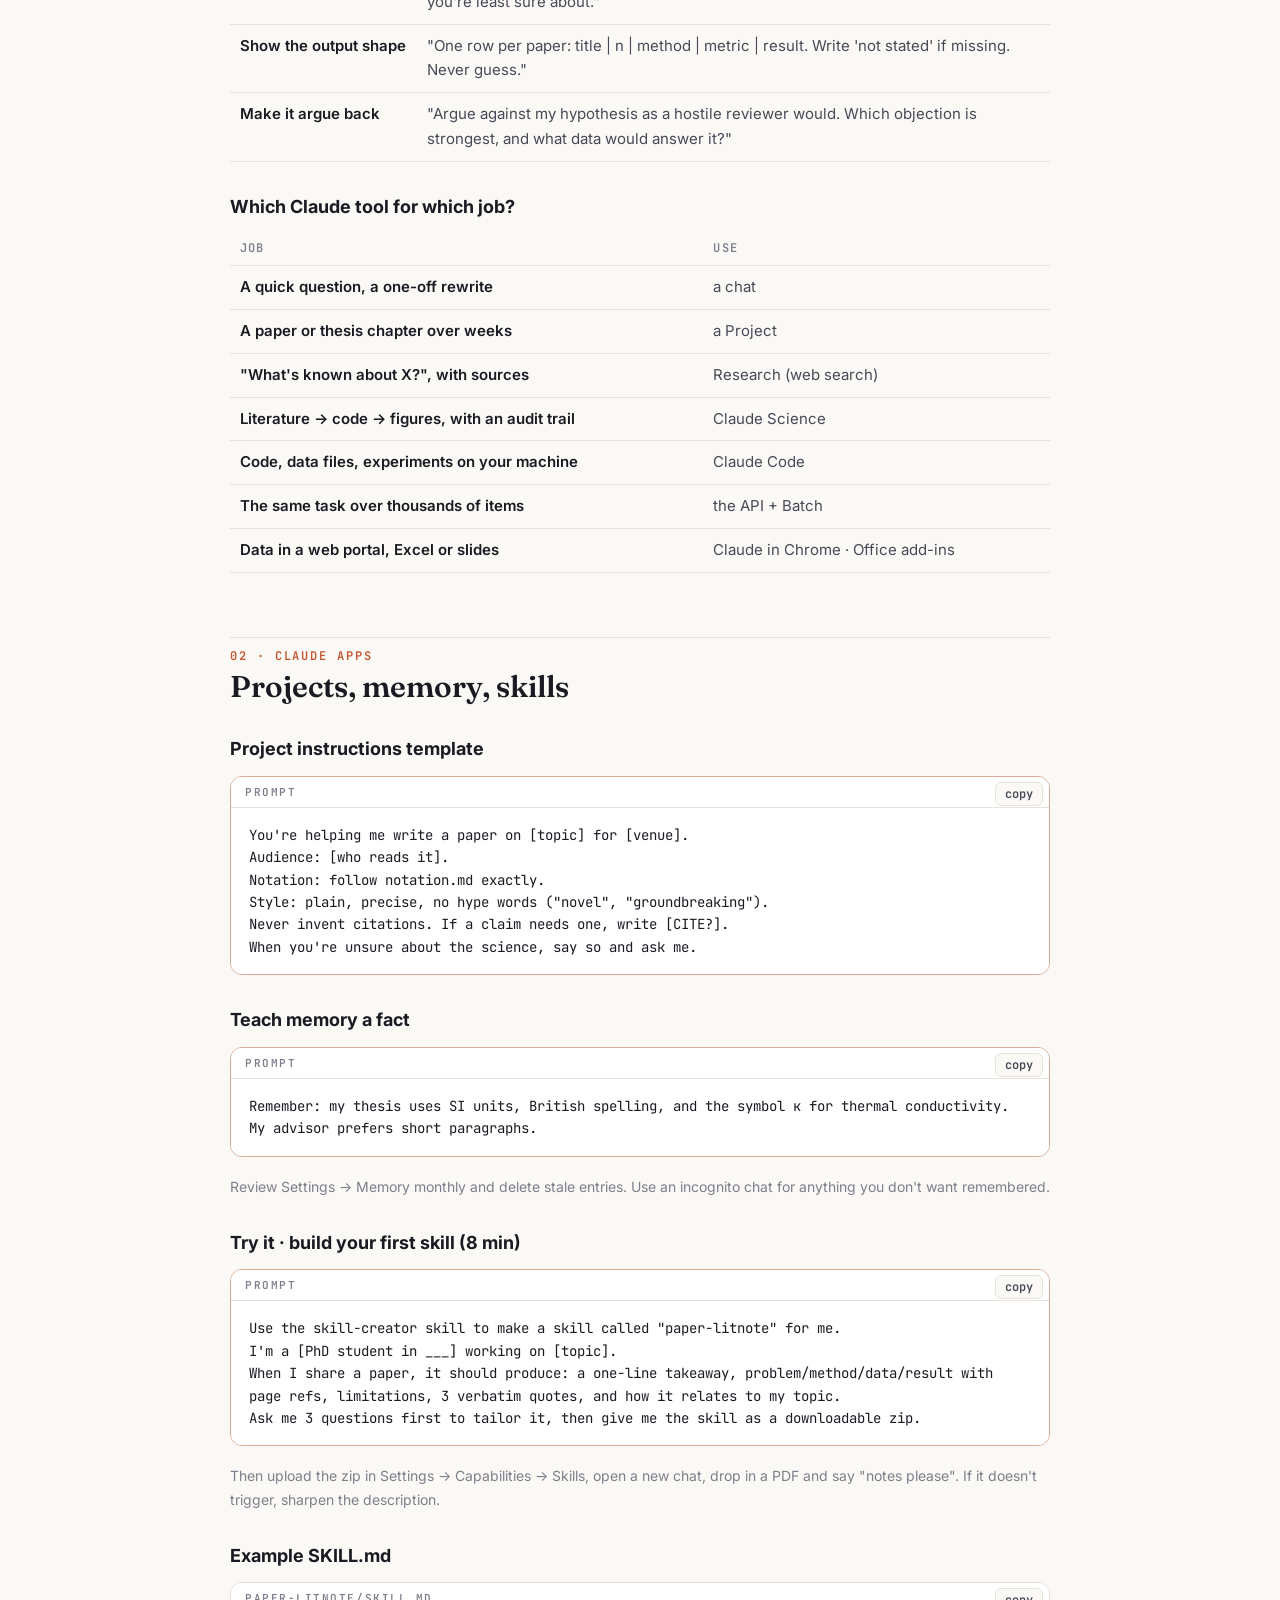
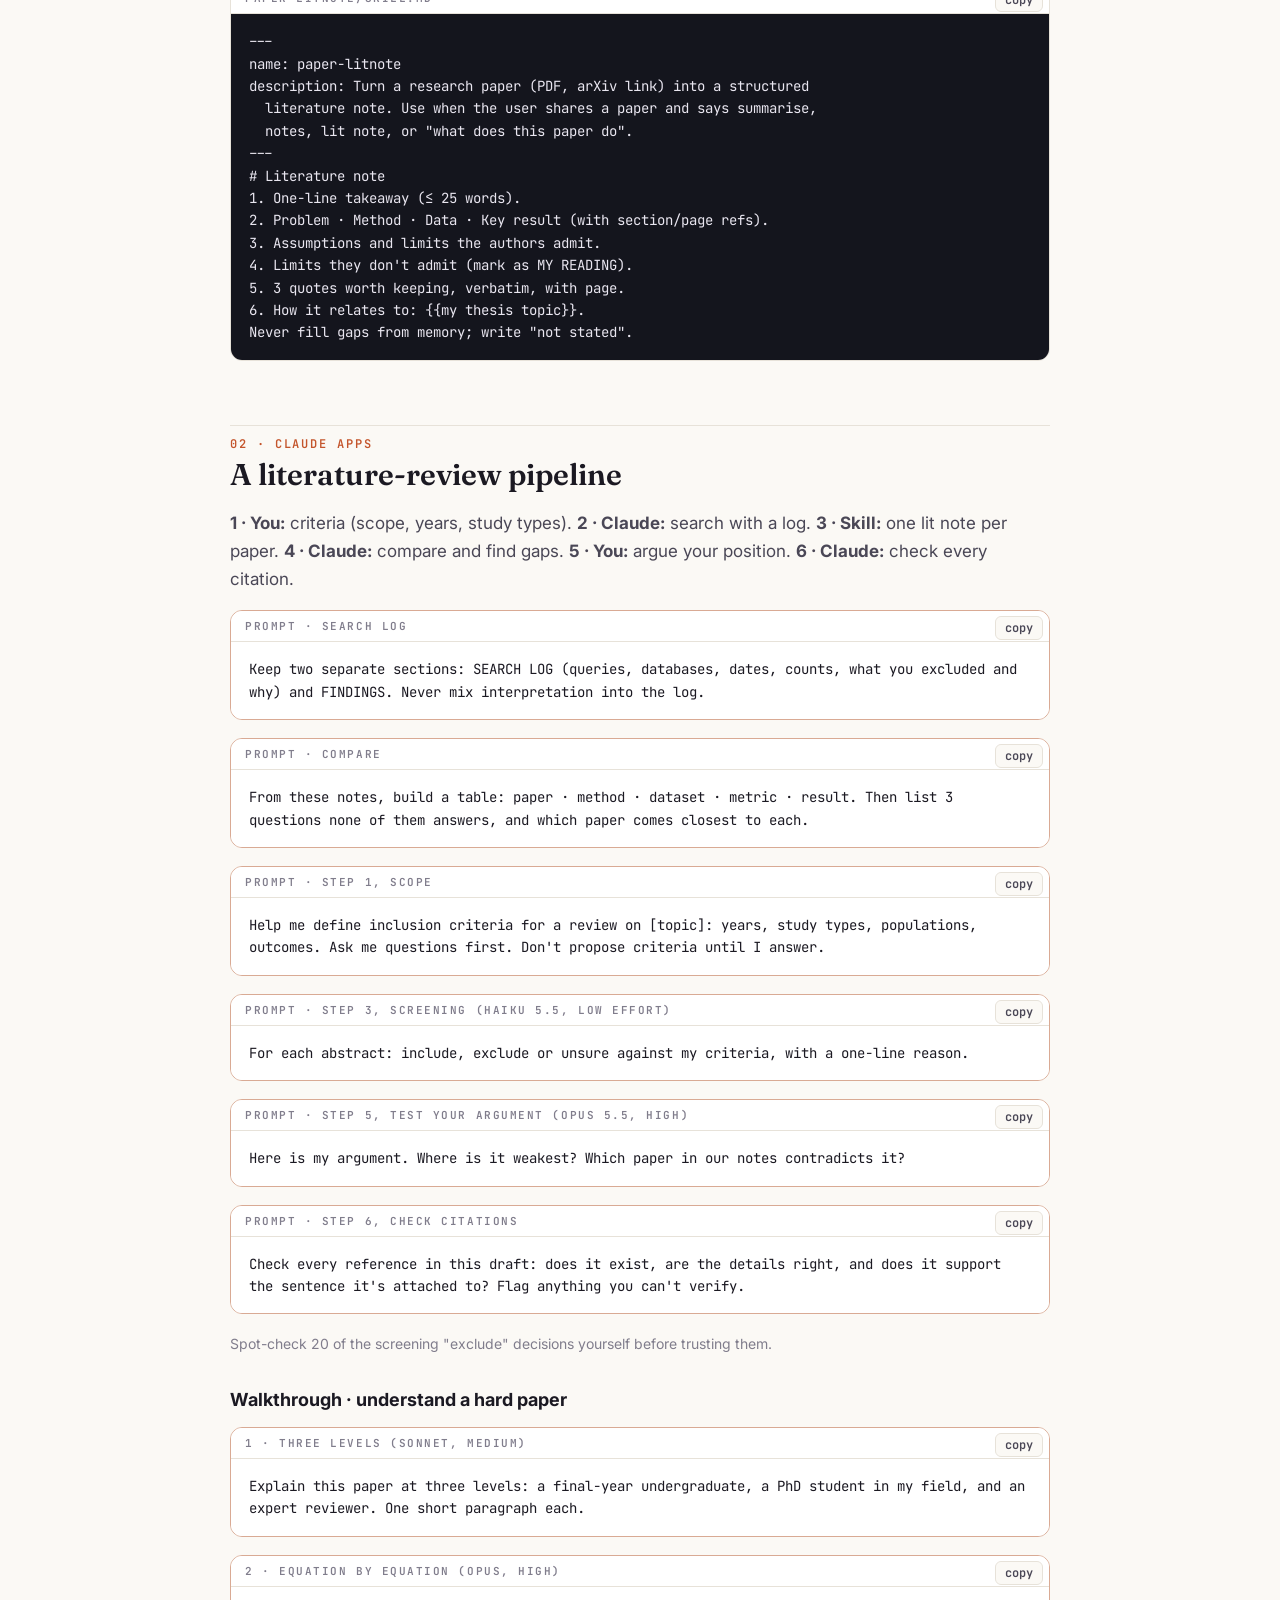
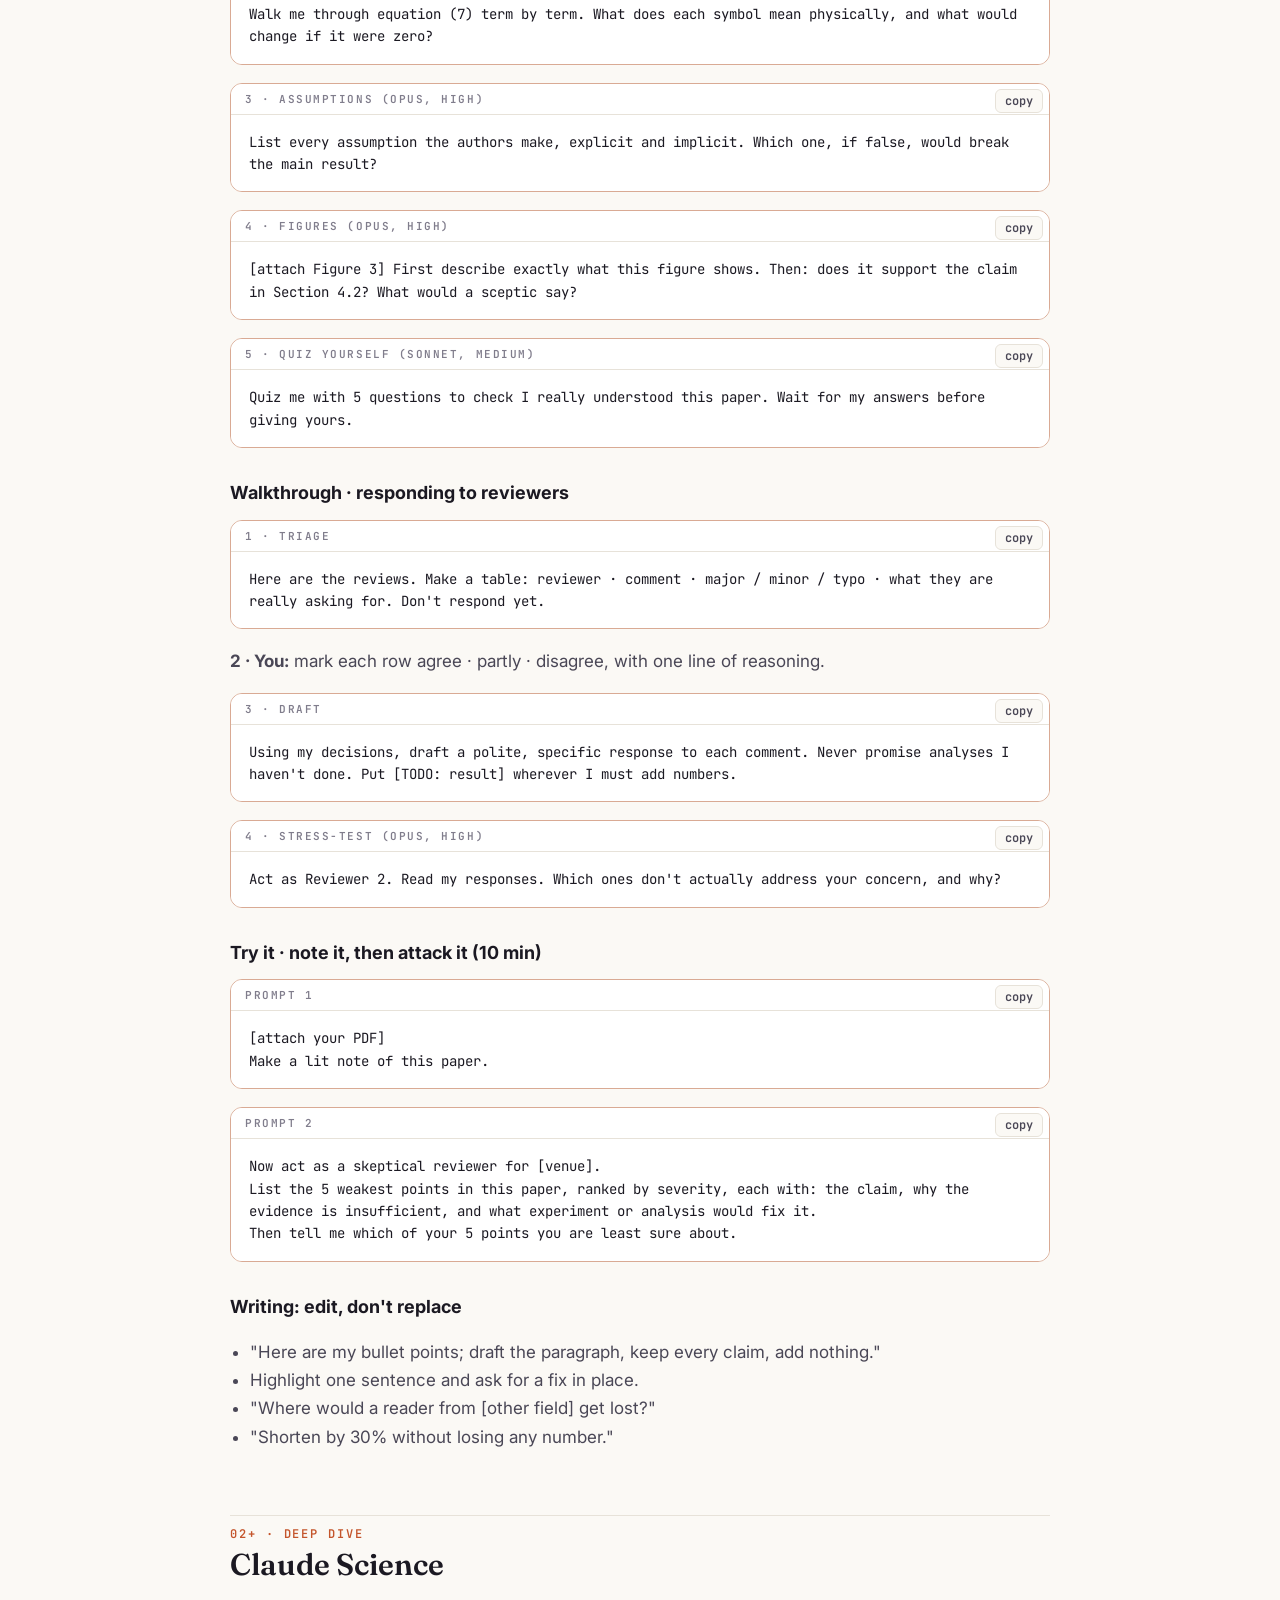
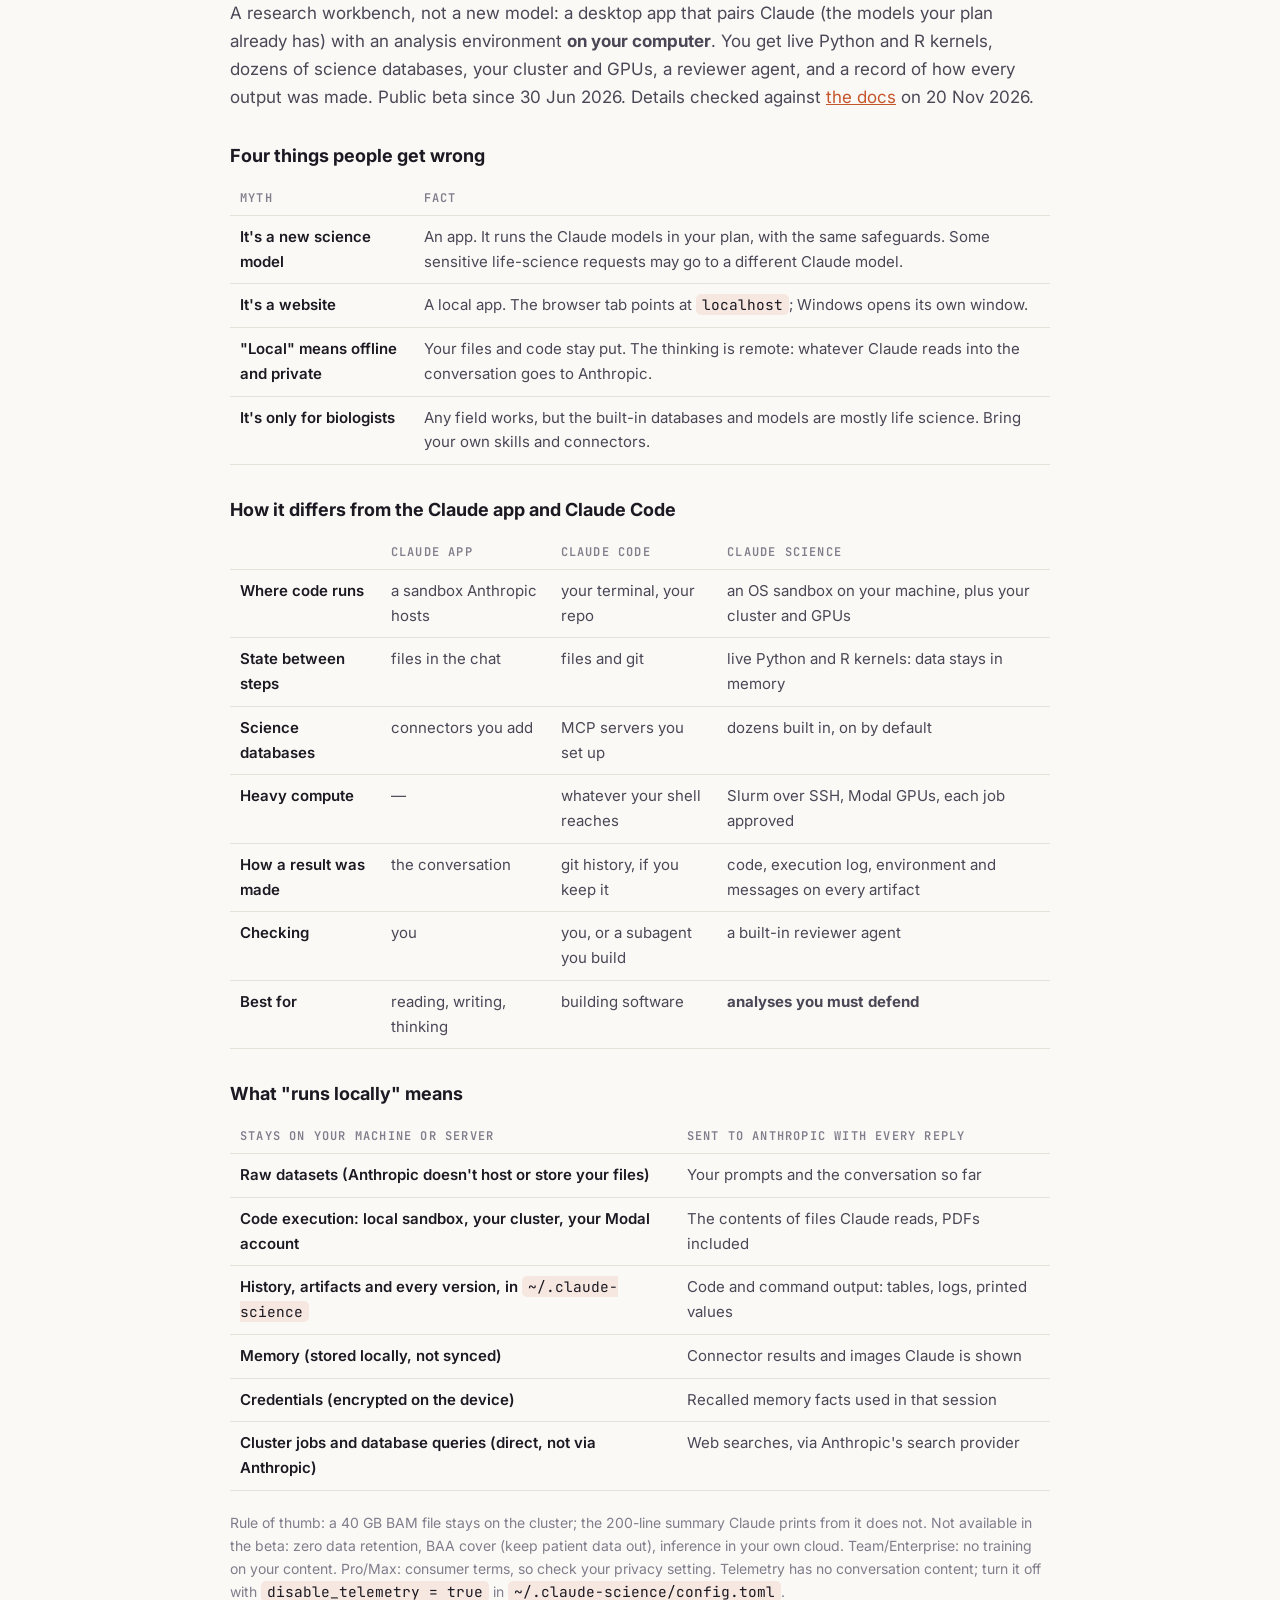
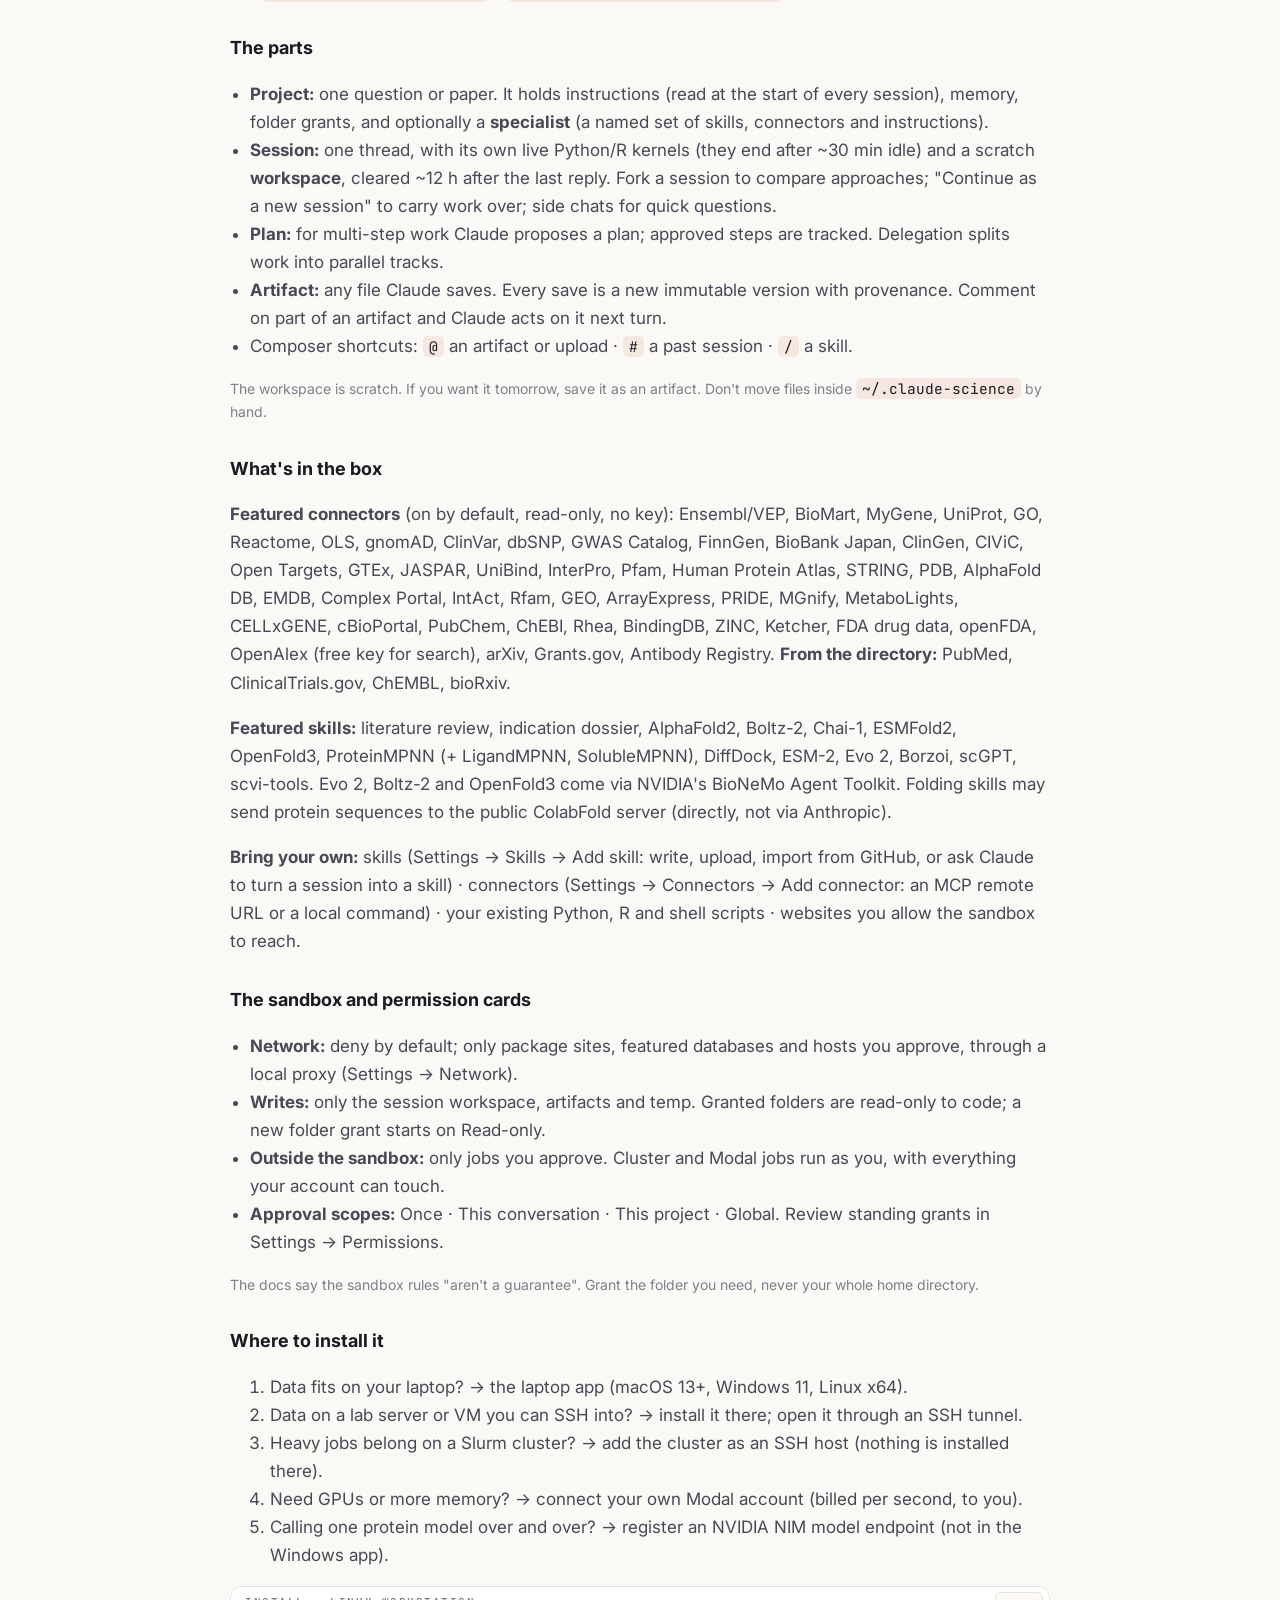
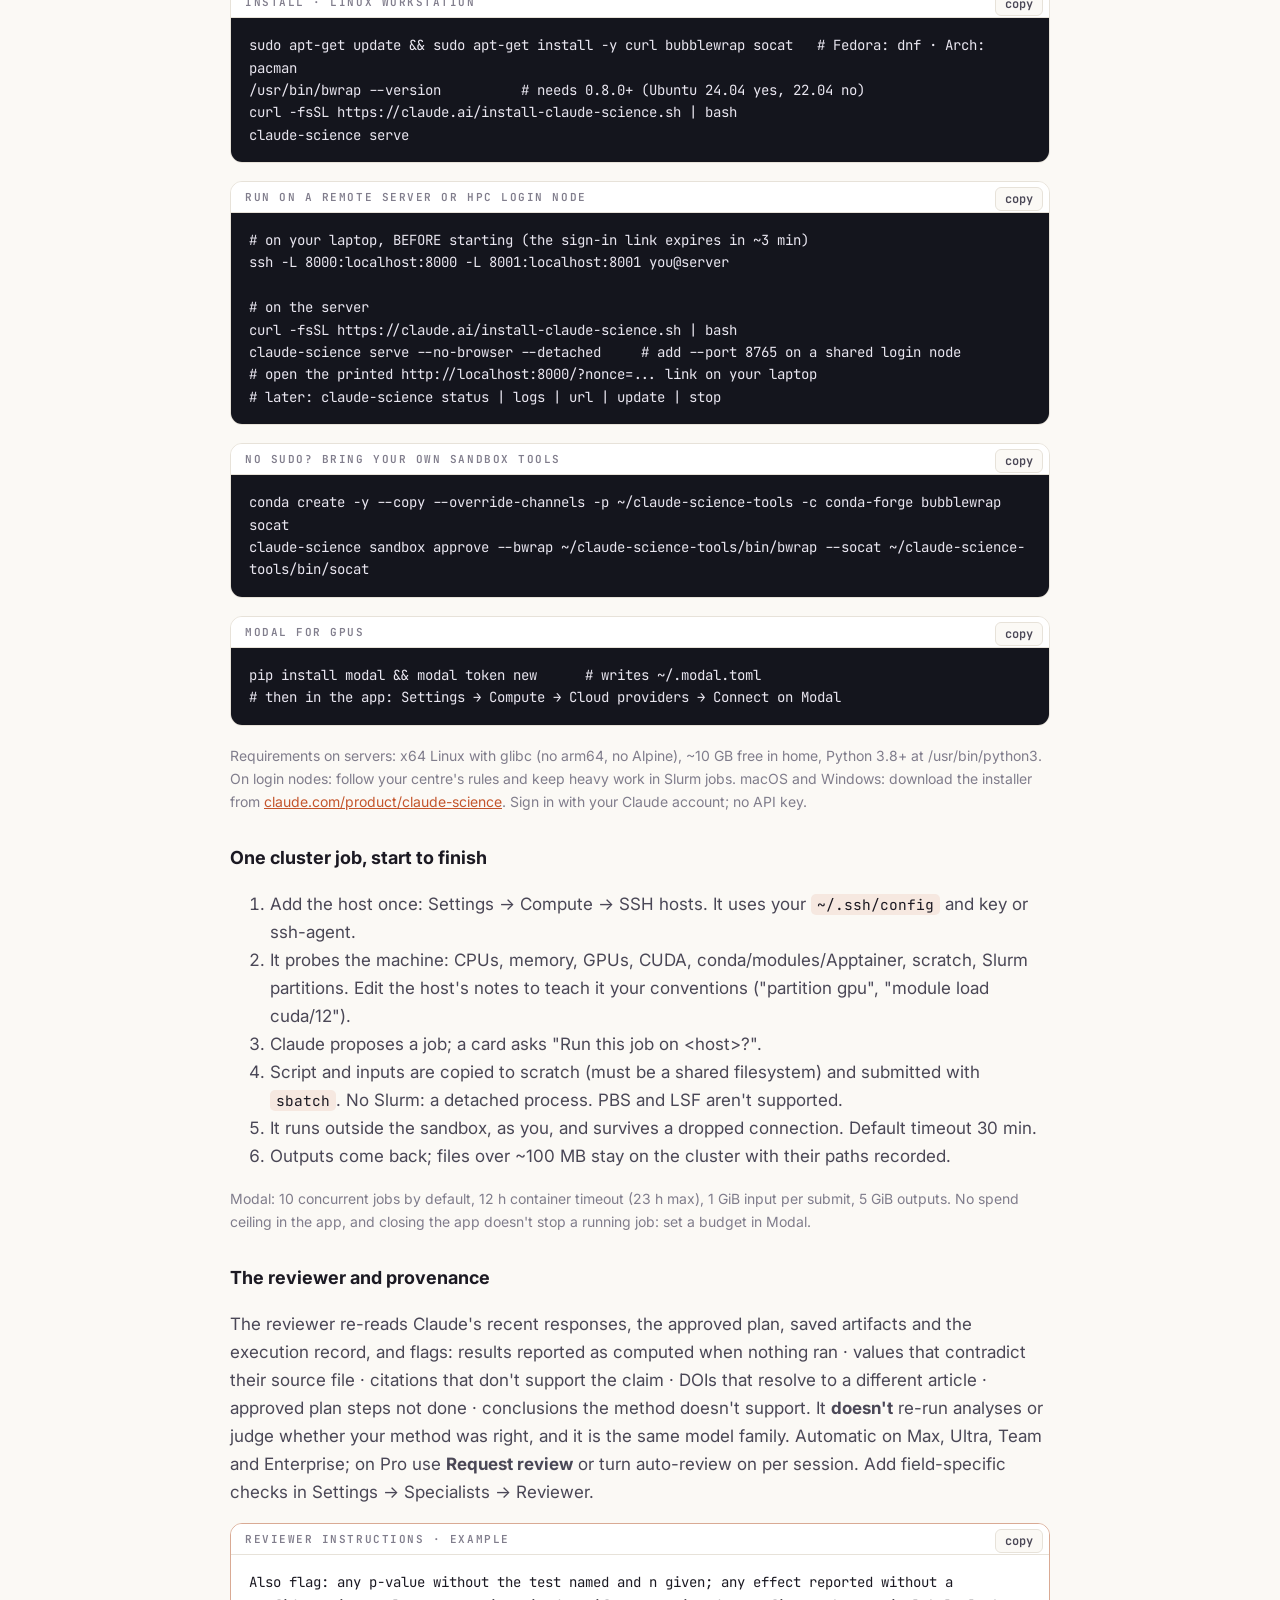
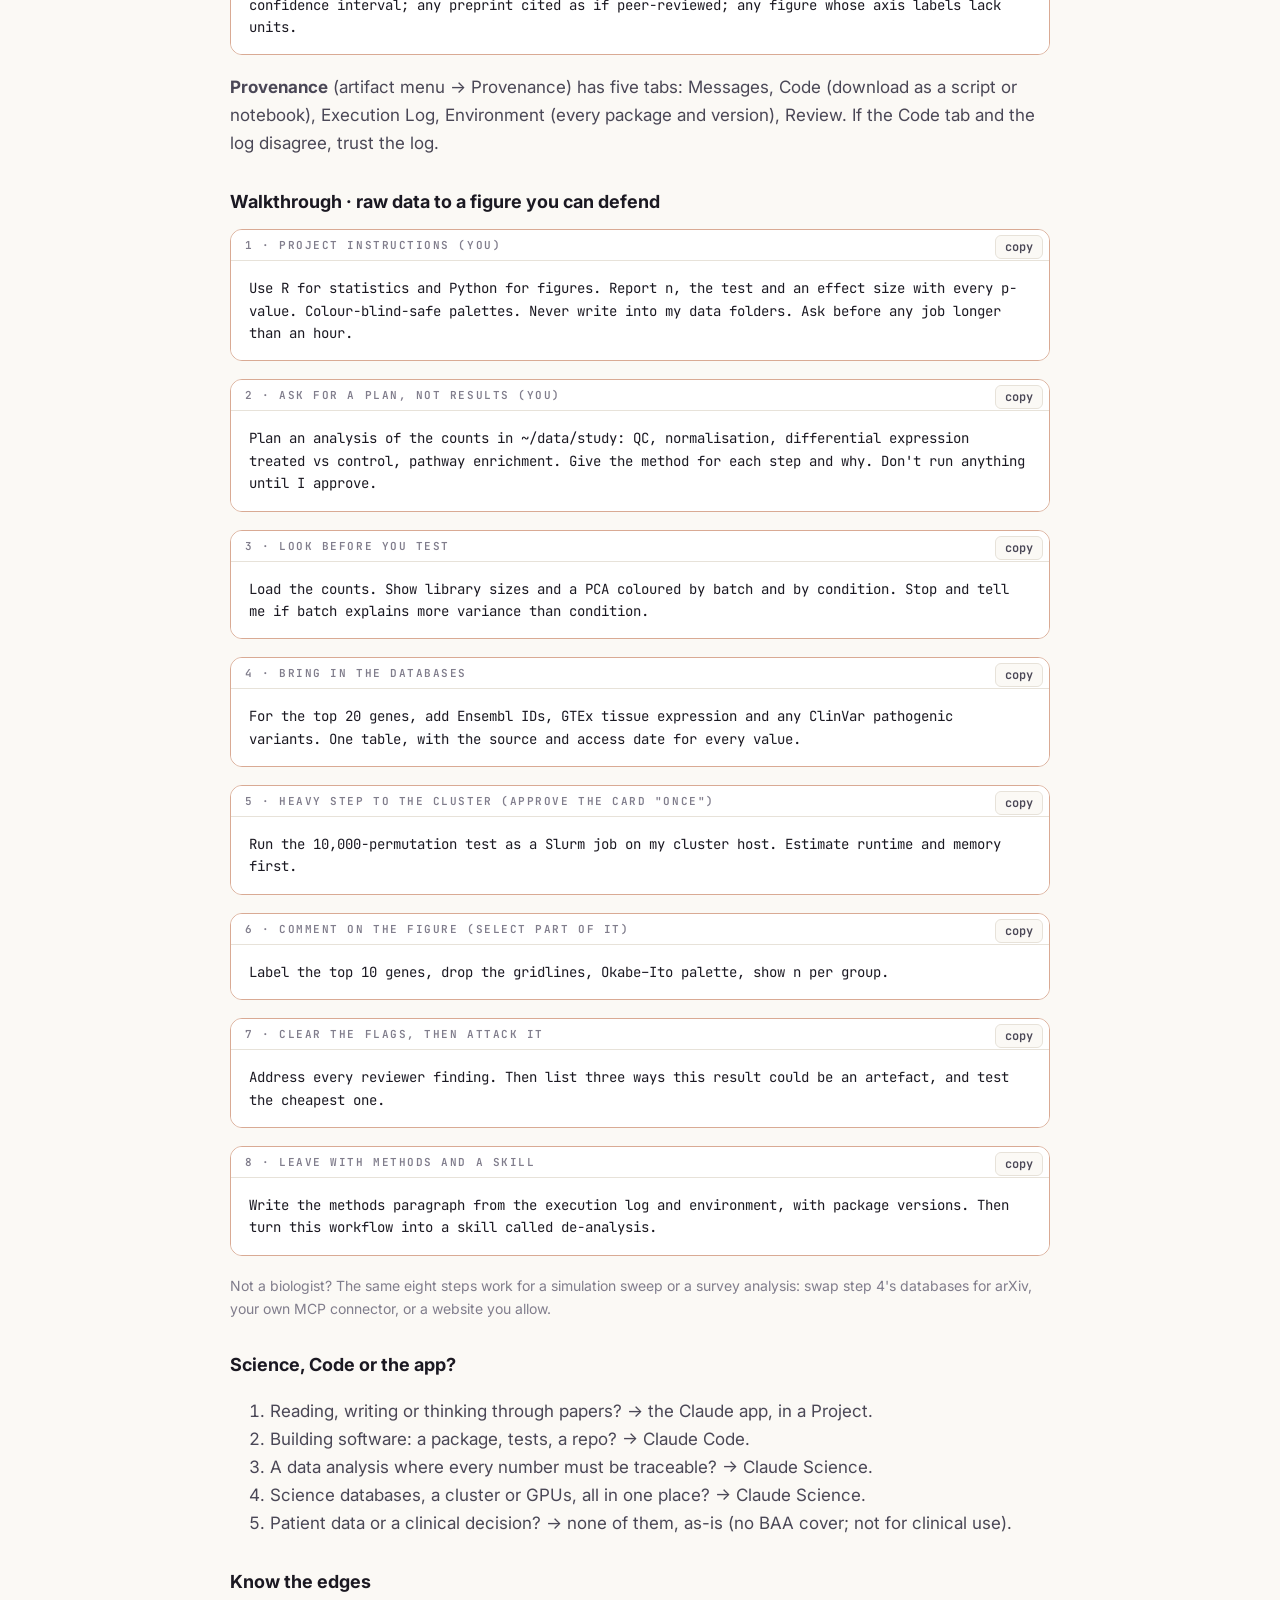
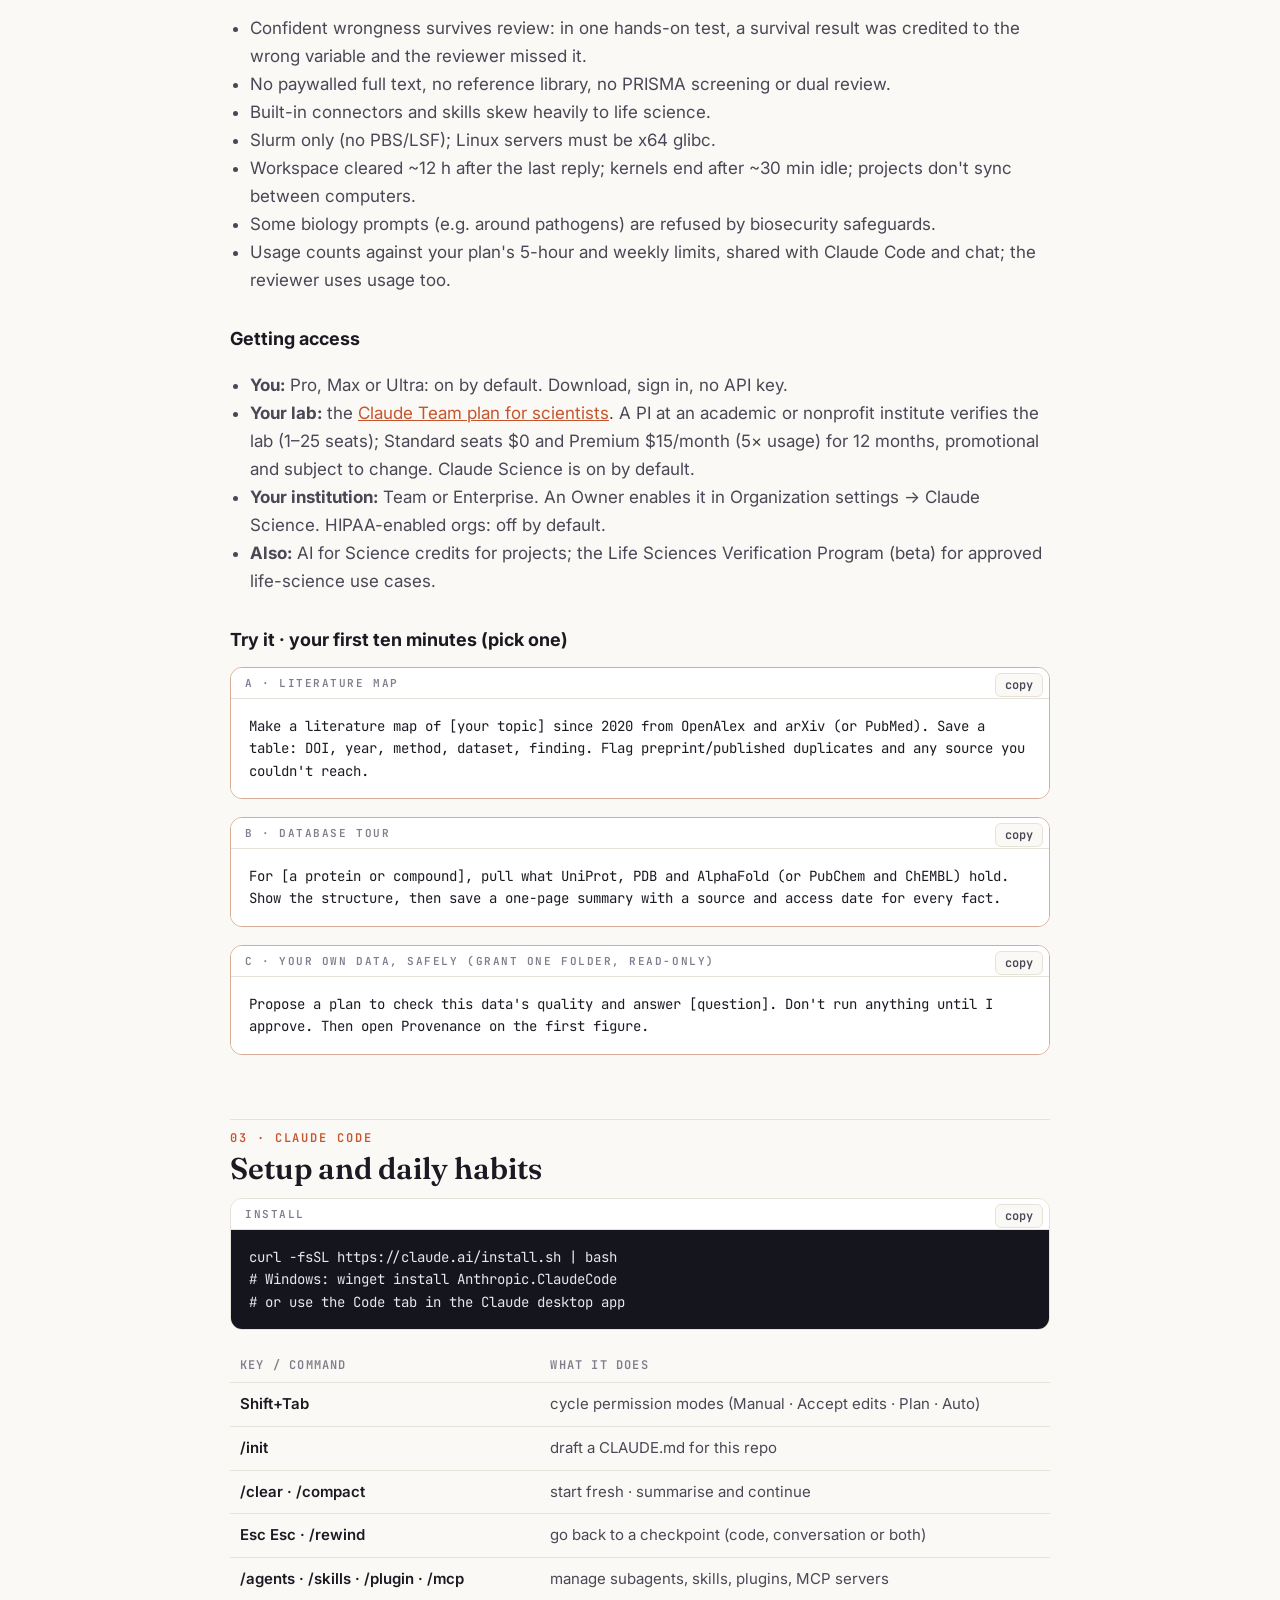
==== commit 19368433: "Add a Claude Science deep-dive module to the keynote and handout Move the Claude Science intro out o" ====
--- a/handout.html
+++ b/handout.html
@@ -44,6 +44,7 @@
   table { width: 100%; border-collapse: collapse; font-size: 15px; margin: 10px 0 20px; }
   th, td { text-align: left; padding: 9px 10px; border-bottom: 1px solid var(--line); vertical-align: top; color: var(--ink-2); }
   th { font: 600 12px "JetBrains Mono", monospace; letter-spacing: .1em; text-transform: uppercase; color: var(--ink-3); }
+  @media (max-width: 640px) { table { display: block; overflow-x: auto; } th, td { padding: 8px; } .wrap { padding-left: 16px; padding-right: 16px; } }
   td:first-child { color: var(--ink); font-weight: 600; }
   .note { font-size: 14px; color: var(--ink-3); }
   .theme { position: fixed; top: 14px; right: 14px; font: 600 12px "JetBrains Mono", monospace; border: 1px solid var(--line); background: var(--panel); color: var(--ink-2); border-radius: 8px; padding: 6px 10px; cursor: pointer; }
@@ -59,7 +60,7 @@
   <h1>Working with Claude, <em>the handout</em></h1>
   <p>Every prompt, command and snippet from the session, ready to copy. Feature details checked on 19 Nov 2026; beta features change often.</p>
   <nav>
-    <a href="#models">Models</a><a href="#apps">Claude apps</a><a href="#litreview">Lit review</a><a href="#code">Claude Code</a>
+    <a href="#models">Models</a><a href="#apps">Claude apps</a><a href="#litreview">Lit review</a><a href="#science">Claude Science</a><a href="#code">Claude Code</a>
     <a href="#hooks">Hooks</a><a href="#agents">Subagents</a><a href="#api">API</a><a href="#integrity">Integrity</a><a href="#links">Links</a>
   </nav>
 </header>
@@ -215,6 +216,153 @@
   <li>"Shorten by 30% without losing any number."</li>
 </ul>
 
+<h2 id="science"><small>02+ · Deep dive</small>Claude Science</h2>
+<p>A research workbench, not a new model: a desktop app that pairs Claude (the models your plan already has) with an analysis environment <b>on your computer</b>. You get live Python and R kernels, dozens of science databases, your cluster and GPUs, a reviewer agent, and a record of how every output was made. Public beta since 30 Jun 2026. Details checked against <a href="https://claude.com/docs/claude-science/overview">the docs</a> on 20 Nov 2026.</p>
+
+<h3>Four things people get wrong</h3>
+<table>
+  <tr><th>Myth</th><th>Fact</th></tr>
+  <tr><td>It's a new science model</td><td>An app. It runs the Claude models in your plan, with the same safeguards. Some sensitive life-science requests may go to a different Claude model.</td></tr>
+  <tr><td>It's a website</td><td>A local app. The browser tab points at <code>localhost</code>; Windows opens its own window.</td></tr>
+  <tr><td>"Local" means offline and private</td><td>Your files and code stay put. The thinking is remote: whatever Claude reads into the conversation goes to Anthropic.</td></tr>
+  <tr><td>It's only for biologists</td><td>Any field works, but the built-in databases and models are mostly life science. Bring your own skills and connectors.</td></tr>
+</table>
+
+<h3>How it differs from the Claude app and Claude Code</h3>
+<table>
+  <tr><th></th><th>Claude app</th><th>Claude Code</th><th>Claude Science</th></tr>
+  <tr><td>Where code runs</td><td>a sandbox Anthropic hosts</td><td>your terminal, your repo</td><td>an OS sandbox on your machine, plus your cluster and GPUs</td></tr>
+  <tr><td>State between steps</td><td>files in the chat</td><td>files and git</td><td>live Python and R kernels: data stays in memory</td></tr>
+  <tr><td>Science databases</td><td>connectors you add</td><td>MCP servers you set up</td><td>dozens built in, on by default</td></tr>
+  <tr><td>Heavy compute</td><td>—</td><td>whatever your shell reaches</td><td>Slurm over SSH, Modal GPUs, each job approved</td></tr>
+  <tr><td>How a result was made</td><td>the conversation</td><td>git history, if you keep it</td><td>code, execution log, environment and messages on every artifact</td></tr>
+  <tr><td>Checking</td><td>you</td><td>you, or a subagent you build</td><td>a built-in reviewer agent</td></tr>
+  <tr><td>Best for</td><td>reading, writing, thinking</td><td>building software</td><td><b>analyses you must defend</b></td></tr>
+</table>
+
+<h3>What "runs locally" means</h3>
+<table>
+  <tr><th>Stays on your machine or server</th><th>Sent to Anthropic with every reply</th></tr>
+  <tr><td>Raw datasets (Anthropic doesn't host or store your files)</td><td>Your prompts and the conversation so far</td></tr>
+  <tr><td>Code execution: local sandbox, your cluster, your Modal account</td><td>The contents of files Claude reads, PDFs included</td></tr>
+  <tr><td>History, artifacts and every version, in <code>~/.claude-science</code></td><td>Code and command output: tables, logs, printed values</td></tr>
+  <tr><td>Memory (stored locally, not synced)</td><td>Connector results and images Claude is shown</td></tr>
+  <tr><td>Credentials (encrypted on the device)</td><td>Recalled memory facts used in that session</td></tr>
+  <tr><td>Cluster jobs and database queries (direct, not via Anthropic)</td><td>Web searches, via Anthropic's search provider</td></tr>
+</table>
+<p class="note">Rule of thumb: a 40 GB BAM file stays on the cluster; the 200-line summary Claude prints from it does not. Not available in the beta: zero data retention, BAA cover (keep patient data out), inference in your own cloud. Team/Enterprise: no training on your content. Pro/Max: consumer terms, so check your privacy setting. Telemetry has no conversation content; turn it off with <code>disable_telemetry = true</code> in <code>~/.claude-science/config.toml</code>.</p>
+
+<h3>The parts</h3>
+<ul>
+  <li><b>Project:</b> one question or paper. It holds instructions (read at the start of every session), memory, folder grants, and optionally a <b>specialist</b> (a named set of skills, connectors and instructions).</li>
+  <li><b>Session:</b> one thread, with its own live Python/R kernels (they end after ~30 min idle) and a scratch <b>workspace</b>, cleared ~12 h after the last reply. Fork a session to compare approaches; "Continue as a new session" to carry work over; side chats for quick questions.</li>
+  <li><b>Plan:</b> for multi-step work Claude proposes a plan; approved steps are tracked. Delegation splits work into parallel tracks.</li>
+  <li><b>Artifact:</b> any file Claude saves. Every save is a new immutable version with provenance. Comment on part of an artifact and Claude acts on it next turn.</li>
+  <li>Composer shortcuts: <code>@</code> an artifact or upload · <code>#</code> a past session · <code>/</code> a skill.</li>
+</ul>
+<p class="note">The workspace is scratch. If you want it tomorrow, save it as an artifact. Don't move files inside <code>~/.claude-science</code> by hand.</p>
+
+<h3>What's in the box</h3>
+<p><b>Featured connectors</b> (on by default, read-only, no key): Ensembl/VEP, BioMart, MyGene, UniProt, GO, Reactome, OLS, gnomAD, ClinVar, dbSNP, GWAS Catalog, FinnGen, BioBank Japan, ClinGen, CIViC, Open Targets, GTEx, JASPAR, UniBind, InterPro, Pfam, Human Protein Atlas, STRING, PDB, AlphaFold DB, EMDB, Complex Portal, IntAct, Rfam, GEO, ArrayExpress, PRIDE, MGnify, MetaboLights, CELLxGENE, cBioPortal, PubChem, ChEBI, Rhea, BindingDB, ZINC, Ketcher, FDA drug data, openFDA, OpenAlex (free key for search), arXiv, Grants.gov, Antibody Registry. <b>From the directory:</b> PubMed, ClinicalTrials.gov, ChEMBL, bioRxiv.</p>
+<p><b>Featured skills:</b> literature review, indication dossier, AlphaFold2, Boltz-2, Chai-1, ESMFold2, OpenFold3, ProteinMPNN (+ LigandMPNN, SolubleMPNN), DiffDock, ESM-2, Evo 2, Borzoi, scGPT, scvi-tools. Evo 2, Boltz-2 and OpenFold3 come via NVIDIA's BioNeMo Agent Toolkit. Folding skills may send protein sequences to the public ColabFold server (directly, not via Anthropic).</p>
+<p><b>Bring your own:</b> skills (Settings → Skills → Add skill: write, upload, import from GitHub, or ask Claude to turn a session into a skill) · connectors (Settings → Connectors → Add connector: an MCP remote URL or a local command) · your existing Python, R and shell scripts · websites you allow the sandbox to reach.</p>
+
+<h3>The sandbox and permission cards</h3>
+<ul>
+  <li><b>Network:</b> deny by default; only package sites, featured databases and hosts you approve, through a local proxy (Settings → Network).</li>
+  <li><b>Writes:</b> only the session workspace, artifacts and temp. Granted folders are read-only to code; a new folder grant starts on Read-only.</li>
+  <li><b>Outside the sandbox:</b> only jobs you approve. Cluster and Modal jobs run as you, with everything your account can touch.</li>
+  <li><b>Approval scopes:</b> Once · This conversation · This project · Global. Review standing grants in Settings → Permissions.</li>
+</ul>
+<p class="note">The docs say the sandbox rules "aren't a guarantee". Grant the folder you need, never your whole home directory.</p>
+
+<h3>Where to install it</h3>
+<ol>
+  <li>Data fits on your laptop? → the laptop app (macOS 13+, Windows 11, Linux x64).</li>
+  <li>Data on a lab server or VM you can SSH into? → install it there; open it through an SSH tunnel.</li>
+  <li>Heavy jobs belong on a Slurm cluster? → add the cluster as an SSH host (nothing is installed there).</li>
+  <li>Need GPUs or more memory? → connect your own Modal account (billed per second, to you).</li>
+  <li>Calling one protein model over and over? → register an NVIDIA NIM model endpoint (not in the Windows app).</li>
+</ol>
+
+<div class="box"><div class="lab">Install · Linux workstation</div><pre>sudo apt-get update && sudo apt-get install -y curl bubblewrap socat   # Fedora: dnf · Arch: pacman
+/usr/bin/bwrap --version          # needs 0.8.0+ (Ubuntu 24.04 yes, 22.04 no)
+curl -fsSL https://claude.ai/install-claude-science.sh | bash
+claude-science serve</pre></div>
+<div class="box"><div class="lab">Run on a remote server or HPC login node</div><pre># on your laptop, BEFORE starting (the sign-in link expires in ~3 min)
+ssh -L 8000:localhost:8000 -L 8001:localhost:8001 you@server
+
+# on the server
+curl -fsSL https://claude.ai/install-claude-science.sh | bash
+claude-science serve --no-browser --detached     # add --port 8765 on a shared login node
+# open the printed http://localhost:8000/?nonce=... link on your laptop
+# later: claude-science status | logs | url | update | stop</pre></div>
+<div class="box"><div class="lab">No sudo? Bring your own sandbox tools</div><pre>conda create -y --copy --override-channels -p ~/claude-science-tools -c conda-forge bubblewrap socat
+claude-science sandbox approve --bwrap ~/claude-science-tools/bin/bwrap --socat ~/claude-science-tools/bin/socat</pre></div>
+<div class="box"><div class="lab">Modal for GPUs</div><pre>pip install modal && modal token new      # writes ~/.modal.toml
+# then in the app: Settings → Compute → Cloud providers → Connect on Modal</pre></div>
+<p class="note">Requirements on servers: x64 Linux with glibc (no arm64, no Alpine), ~10 GB free in home, Python 3.8+ at /usr/bin/python3. On login nodes: follow your centre's rules and keep heavy work in Slurm jobs. macOS and Windows: download the installer from <a href="https://claude.com/product/claude-science">claude.com/product/claude-science</a>. Sign in with your Claude account; no API key.</p>
+
+<h3>One cluster job, start to finish</h3>
+<ol>
+  <li>Add the host once: Settings → Compute → SSH hosts. It uses your <code>~/.ssh/config</code> and key or ssh-agent.</li>
+  <li>It probes the machine: CPUs, memory, GPUs, CUDA, conda/modules/Apptainer, scratch, Slurm partitions. Edit the host's notes to teach it your conventions ("partition gpu", "module load cuda/12").</li>
+  <li>Claude proposes a job; a card asks "Run this job on &lt;host&gt;?".</li>
+  <li>Script and inputs are copied to scratch (must be a shared filesystem) and submitted with <code>sbatch</code>. No Slurm: a detached process. PBS and LSF aren't supported.</li>
+  <li>It runs outside the sandbox, as you, and survives a dropped connection. Default timeout 30 min.</li>
+  <li>Outputs come back; files over ~100 MB stay on the cluster with their paths recorded.</li>
+</ol>
+<p class="note">Modal: 10 concurrent jobs by default, 12 h container timeout (23 h max), 1 GiB input per submit, 5 GiB outputs. No spend ceiling in the app, and closing the app doesn't stop a running job: set a budget in Modal.</p>
+
+<h3>The reviewer and provenance</h3>
+<p>The reviewer re-reads Claude's recent responses, the approved plan, saved artifacts and the execution record, and flags: results reported as computed when nothing ran · values that contradict their source file · citations that don't support the claim · DOIs that resolve to a different article · approved plan steps not done · conclusions the method doesn't support. It <b>doesn't</b> re-run analyses or judge whether your method was right, and it is the same model family. Automatic on Max, Ultra, Team and Enterprise; on Pro use <b>Request review</b> or turn auto-review on per session. Add field-specific checks in Settings → Specialists → Reviewer.</p>
+<div class="box prompt"><div class="lab">Reviewer instructions · example</div><pre>Also flag: any p-value without the test named and n given; any effect reported without a confidence interval; any preprint cited as if peer-reviewed; any figure whose axis labels lack units.</pre></div>
+<p><b>Provenance</b> (artifact menu → Provenance) has five tabs: Messages, Code (download as a script or notebook), Execution Log, Environment (every package and version), Review. If the Code tab and the log disagree, trust the log.</p>
+
+<h3>Walkthrough · raw data to a figure you can defend</h3>
+<div class="box prompt"><div class="lab">1 · project instructions (you)</div><pre>Use R for statistics and Python for figures. Report n, the test and an effect size with every p-value. Colour-blind-safe palettes. Never write into my data folders. Ask before any job longer than an hour.</pre></div>
+<div class="box prompt"><div class="lab">2 · ask for a plan, not results (you)</div><pre>Plan an analysis of the counts in ~/data/study: QC, normalisation, differential expression treated vs control, pathway enrichment. Give the method for each step and why. Don't run anything until I approve.</pre></div>
+<div class="box prompt"><div class="lab">3 · look before you test</div><pre>Load the counts. Show library sizes and a PCA coloured by batch and by condition. Stop and tell me if batch explains more variance than condition.</pre></div>
+<div class="box prompt"><div class="lab">4 · bring in the databases</div><pre>For the top 20 genes, add Ensembl IDs, GTEx tissue expression and any ClinVar pathogenic variants. One table, with the source and access date for every value.</pre></div>
+<div class="box prompt"><div class="lab">5 · heavy step to the cluster (approve the card "Once")</div><pre>Run the 10,000-permutation test as a Slurm job on my cluster host. Estimate runtime and memory first.</pre></div>
+<div class="box prompt"><div class="lab">6 · comment on the figure (select part of it)</div><pre>Label the top 10 genes, drop the gridlines, Okabe–Ito palette, show n per group.</pre></div>
+<div class="box prompt"><div class="lab">7 · clear the flags, then attack it</div><pre>Address every reviewer finding. Then list three ways this result could be an artefact, and test the cheapest one.</pre></div>
+<div class="box prompt"><div class="lab">8 · leave with methods and a skill</div><pre>Write the methods paragraph from the execution log and environment, with package versions. Then turn this workflow into a skill called de-analysis.</pre></div>
+<p class="note">Not a biologist? The same eight steps work for a simulation sweep or a survey analysis: swap step 4's databases for arXiv, your own MCP connector, or a website you allow.</p>
+
+<h3>Science, Code or the app?</h3>
+<ol>
+  <li>Reading, writing or thinking through papers? → the Claude app, in a Project.</li>
+  <li>Building software: a package, tests, a repo? → Claude Code.</li>
+  <li>A data analysis where every number must be traceable? → Claude Science.</li>
+  <li>Science databases, a cluster or GPUs, all in one place? → Claude Science.</li>
+  <li>Patient data or a clinical decision? → none of them, as-is (no BAA cover; not for clinical use).</li>
+</ol>
+
+<h3>Know the edges</h3>
+<ul>
+  <li>Confident wrongness survives review: in one hands-on test, a survival result was credited to the wrong variable and the reviewer missed it.</li>
+  <li>No paywalled full text, no reference library, no PRISMA screening or dual review.</li>
+  <li>Built-in connectors and skills skew heavily to life science.</li>
+  <li>Slurm only (no PBS/LSF); Linux servers must be x64 glibc.</li>
+  <li>Workspace cleared ~12 h after the last reply; kernels end after ~30 min idle; projects don't sync between computers.</li>
+  <li>Some biology prompts (e.g. around pathogens) are refused by biosecurity safeguards.</li>
+  <li>Usage counts against your plan's 5-hour and weekly limits, shared with Claude Code and chat; the reviewer uses usage too.</li>
+</ul>
+
+<h3>Getting access</h3>
+<ul>
+  <li><b>You:</b> Pro, Max or Ultra: on by default. Download, sign in, no API key.</li>
+  <li><b>Your lab:</b> the <a href="https://claude.com/programs/claude-team-plan-for-research-labs">Claude Team plan for scientists</a>. A PI at an academic or nonprofit institute verifies the lab (1–25 seats); Standard seats $0 and Premium $15/month (5× usage) for 12 months, promotional and subject to change. Claude Science is on by default.</li>
+  <li><b>Your institution:</b> Team or Enterprise. An Owner enables it in Organization settings → Claude Science. HIPAA-enabled orgs: off by default.</li>
+  <li><b>Also:</b> AI for Science credits for projects; the Life Sciences Verification Program (beta) for approved life-science use cases.</li>
+</ul>
+
+<h3>Try it · your first ten minutes (pick one)</h3>
+<div class="box prompt"><div class="lab">A · literature map</div><pre>Make a literature map of [your topic] since 2020 from OpenAlex and arXiv (or PubMed). Save a table: DOI, year, method, dataset, finding. Flag preprint/published duplicates and any source you couldn't reach.</pre></div>
+<div class="box prompt"><div class="lab">B · database tour</div><pre>For [a protein or compound], pull what UniProt, PDB and AlphaFold (or PubChem and ChEMBL) hold. Show the structure, then save a one-page summary with a source and access date for every fact.</pre></div>
+<div class="box prompt"><div class="lab">C · your own data, safely (grant one folder, read-only)</div><pre>Propose a plan to check this data's quality and answer [question]. Don't run anything until I approve. Then open Provenance on the first figure.</pre></div>
+
 <h2 id="code"><small>03 · Claude Code</small>Setup and daily habits</h2>
 <div class="box"><div class="lab">Install</div><pre>curl -fsSL https://claude.ai/install.sh | bash
 # Windows: winget install Anthropic.ClaudeCode
@@ -400,6 +548,7 @@
   <li><a href="https://support.claude.com/en/articles/12138966-release-notes">Claude app release notes</a></li>
   <li><a href="https://code.claude.com/docs/en/overview">Claude Code docs</a> · <a href="https://code.claude.com/docs/en/changelog">changelog</a></li>
   <li><a href="https://platform.claude.com/docs/en/release-notes/overview">Claude Platform (API) docs</a> · <a href="https://platform.claude.com/docs/en/managed-agents/overview">Managed Agents</a></li>
+  <li><a href="https://claude.com/docs/claude-science/overview">Claude Science docs</a> · <a href="https://claude.com/docs/claude-science/how-claude-science-works-with-your-data">how it handles your data</a> · <a href="https://claude.com/docs/claude-science/run-on-remote-linux-server">run on a remote server</a> · <a href="https://www.anthropic.com/news/claude-science-ai-workbench">launch post</a></li>
   <li><a href="https://www.anthropic.com/news/announcements">Anthropic announcements</a></li>
   <li>Inside Claude Code, ask the built-in claude-code-guide agent "how do I…"</li>
 </ul>
